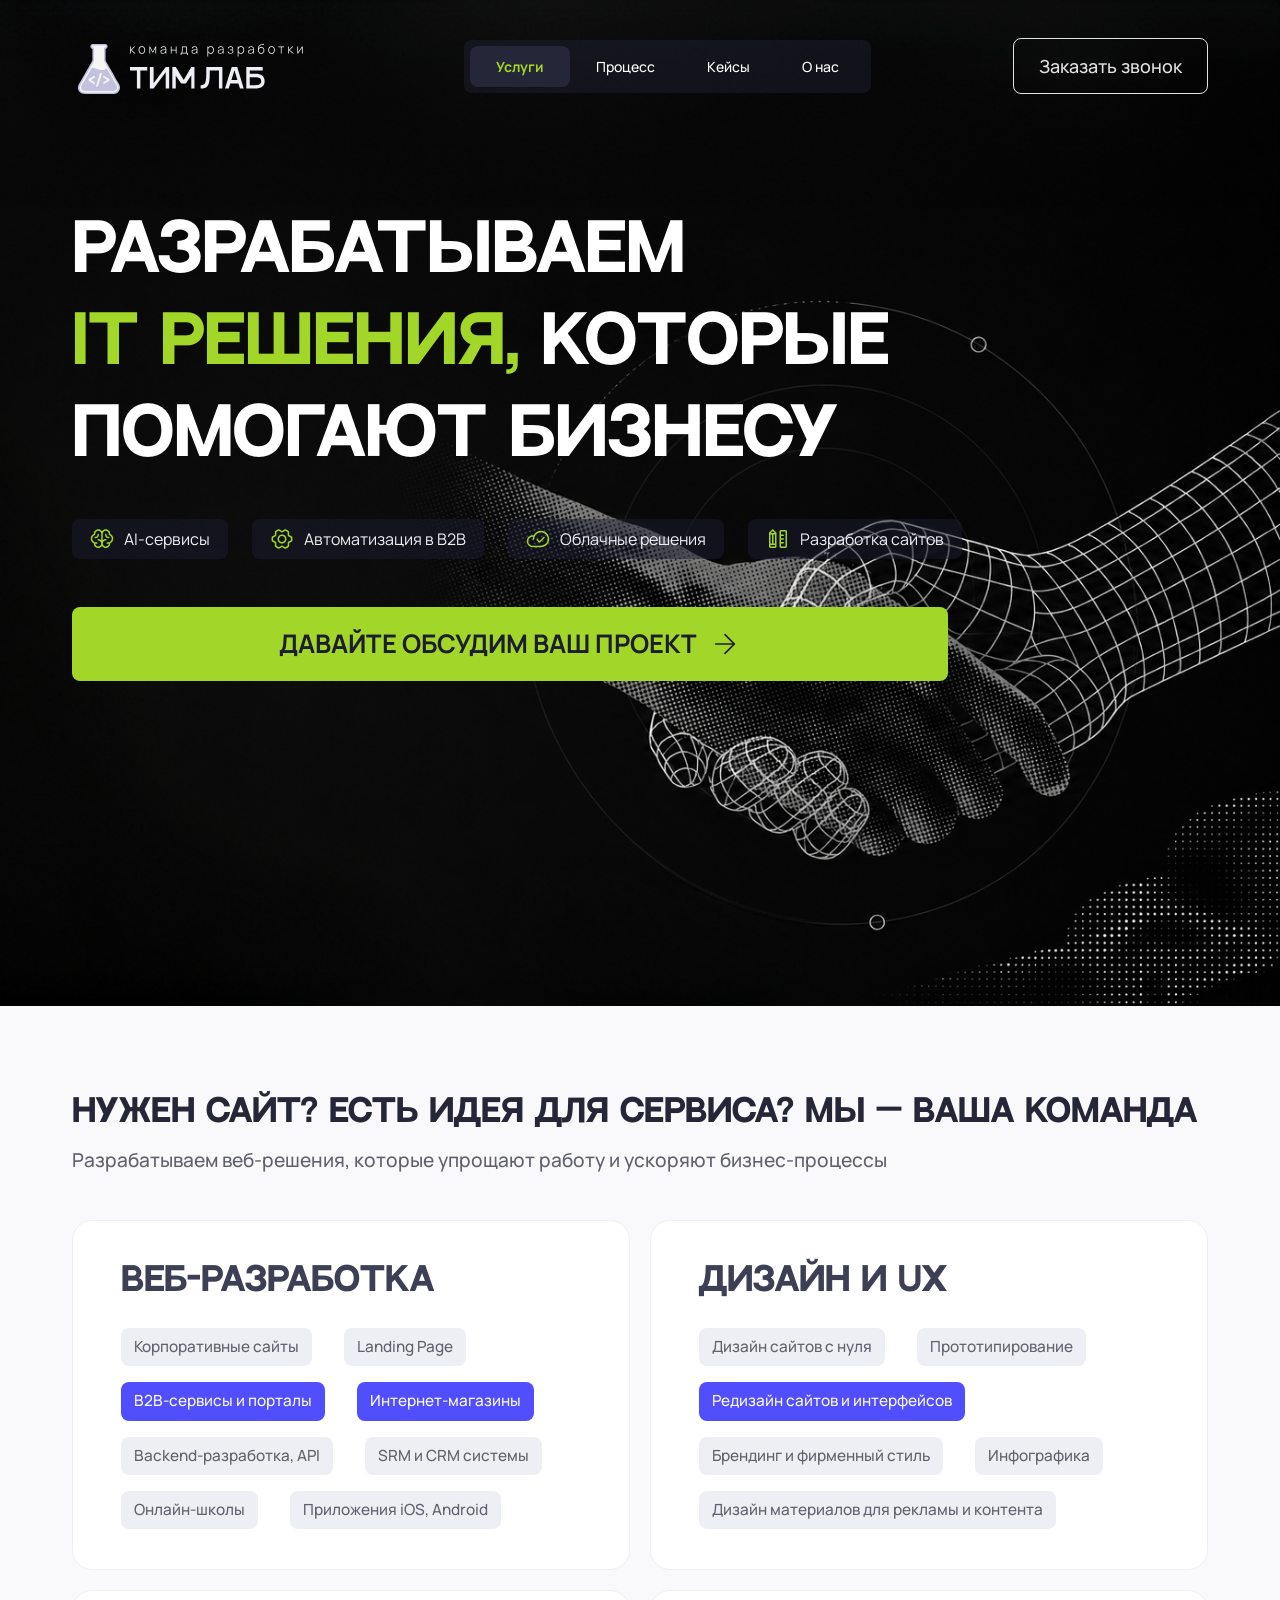
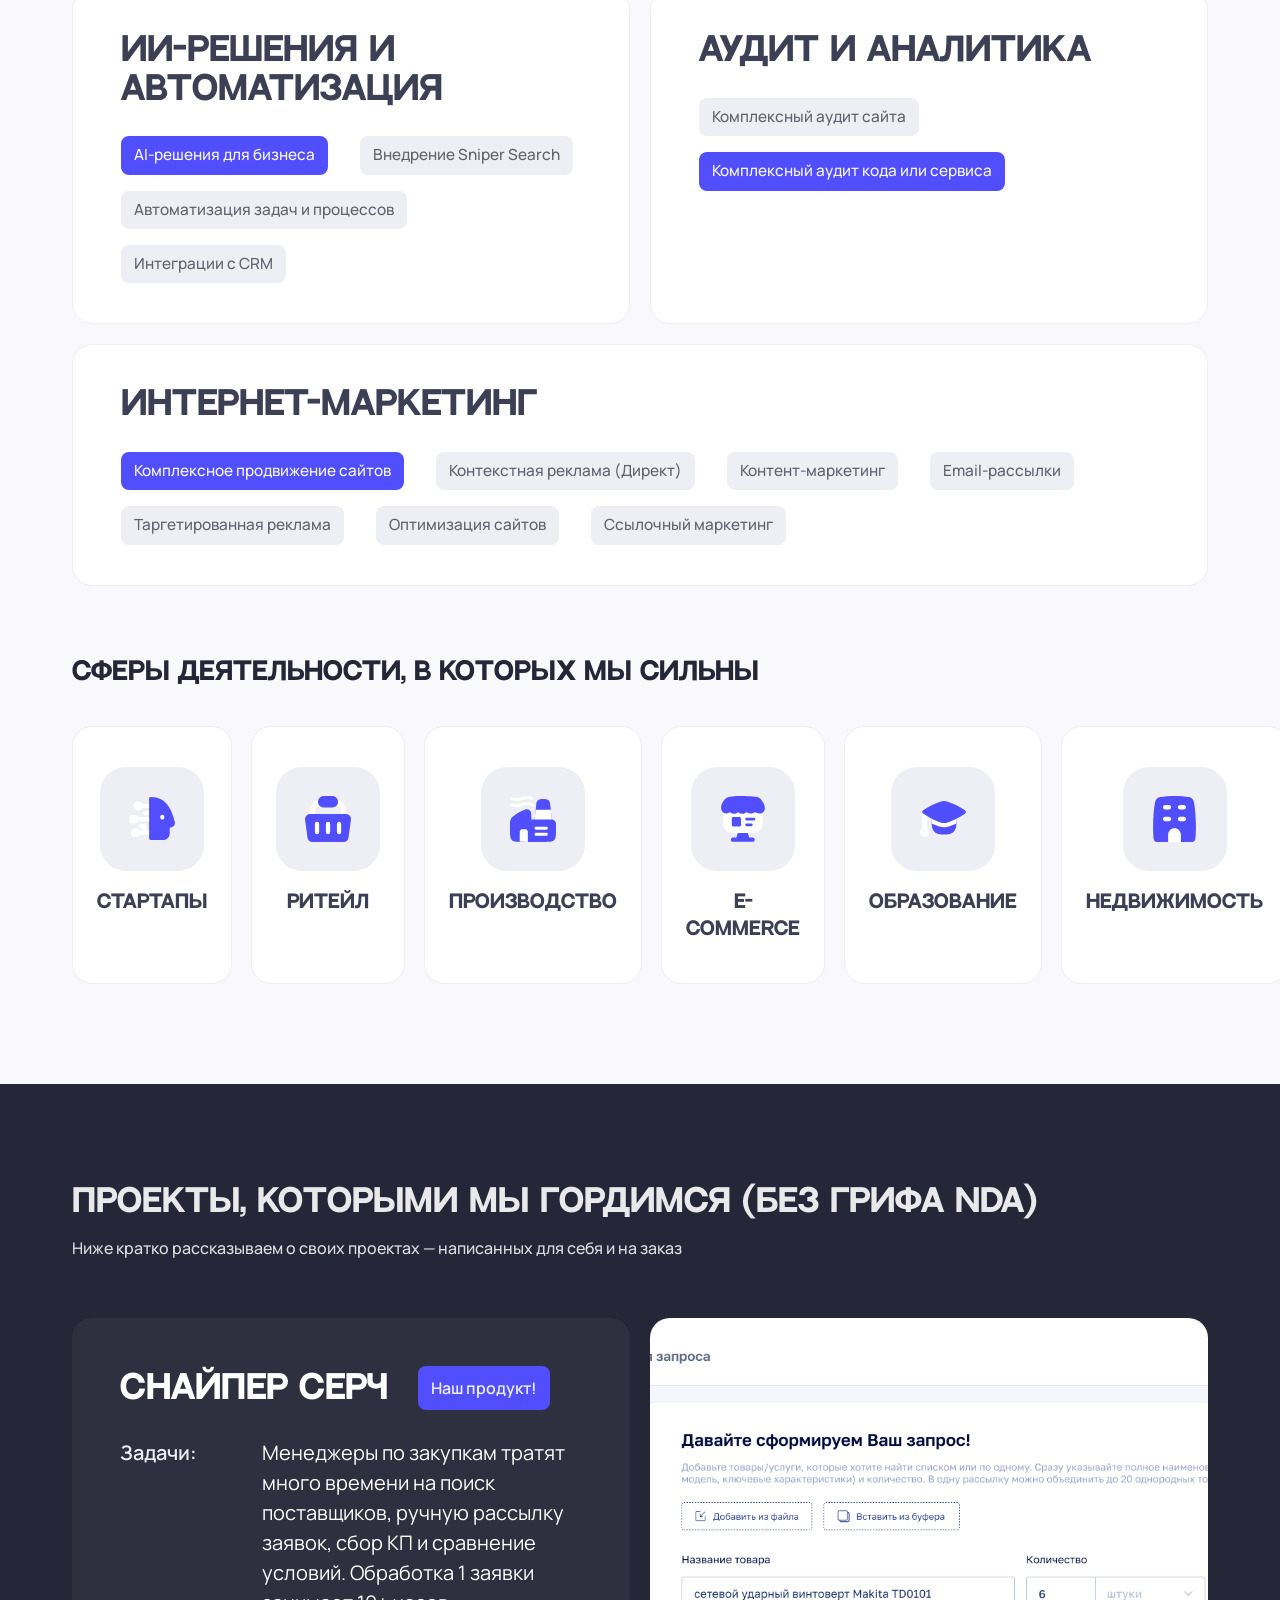
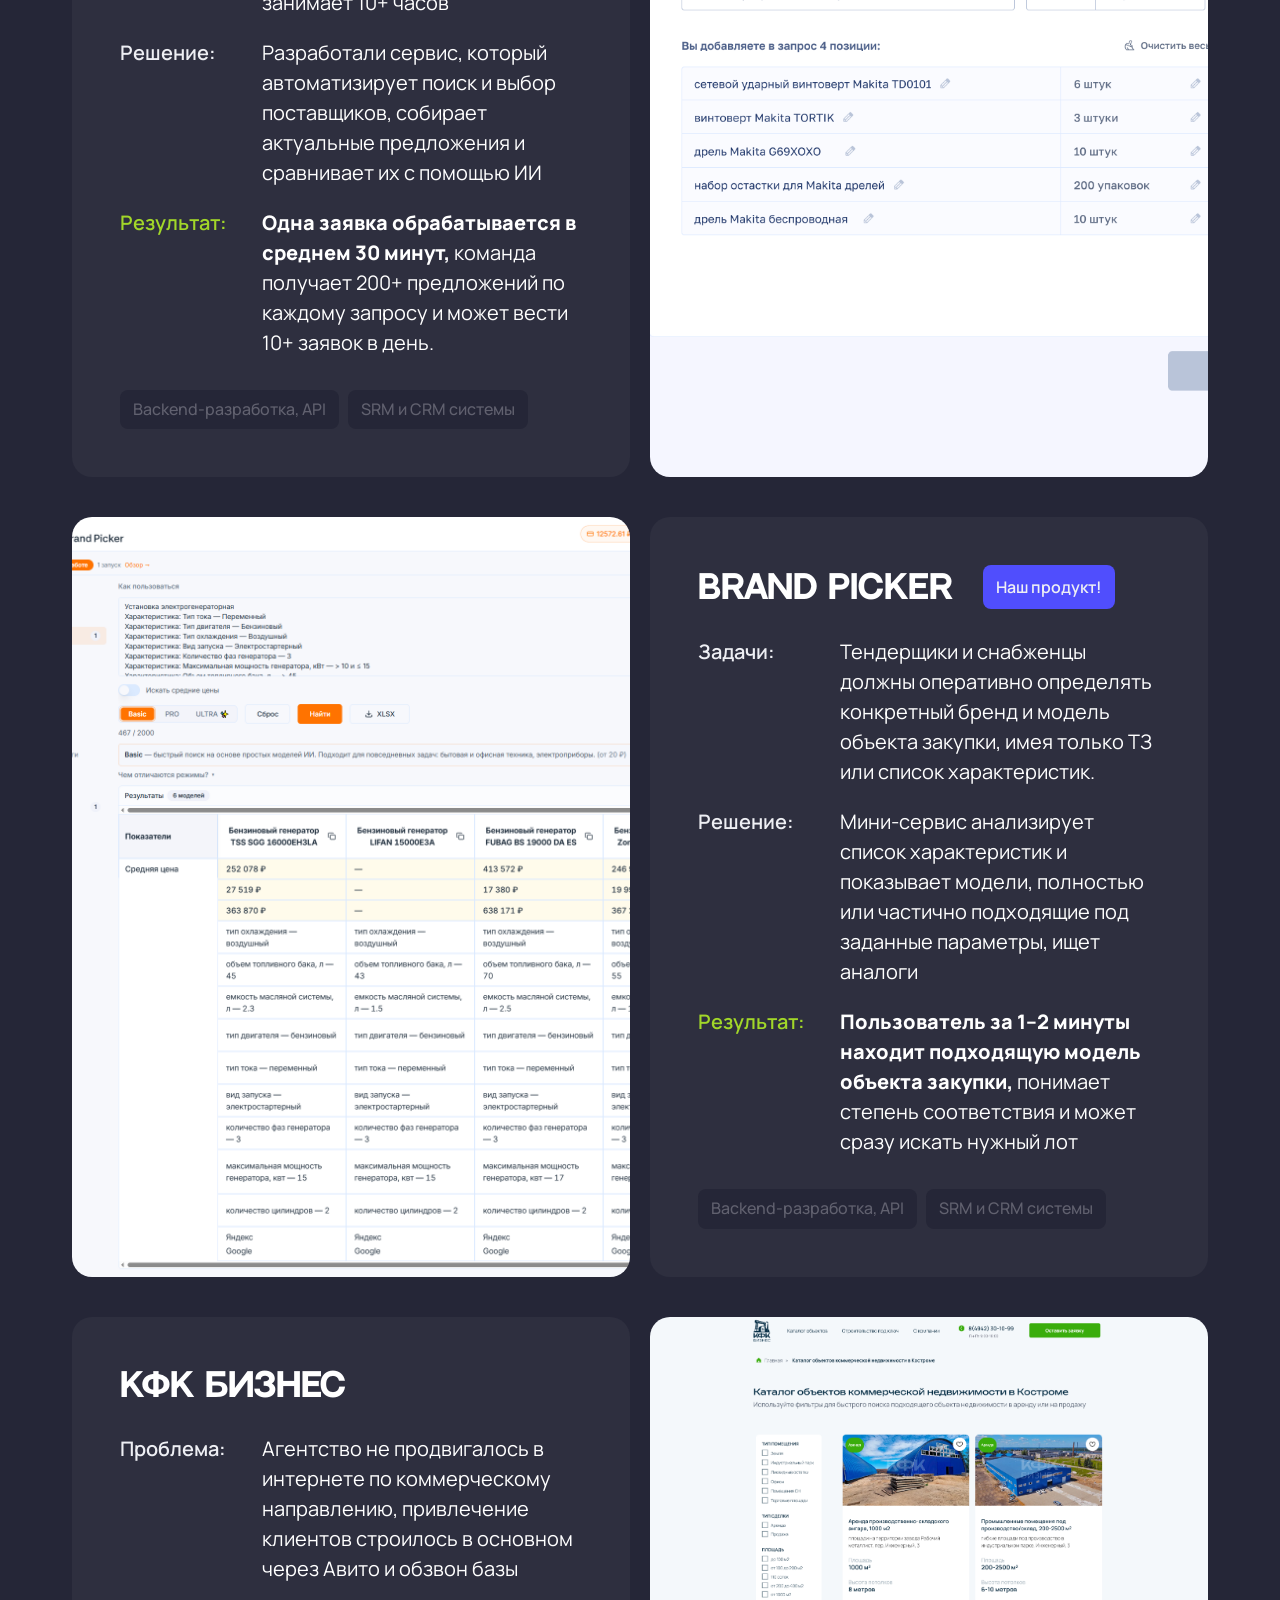
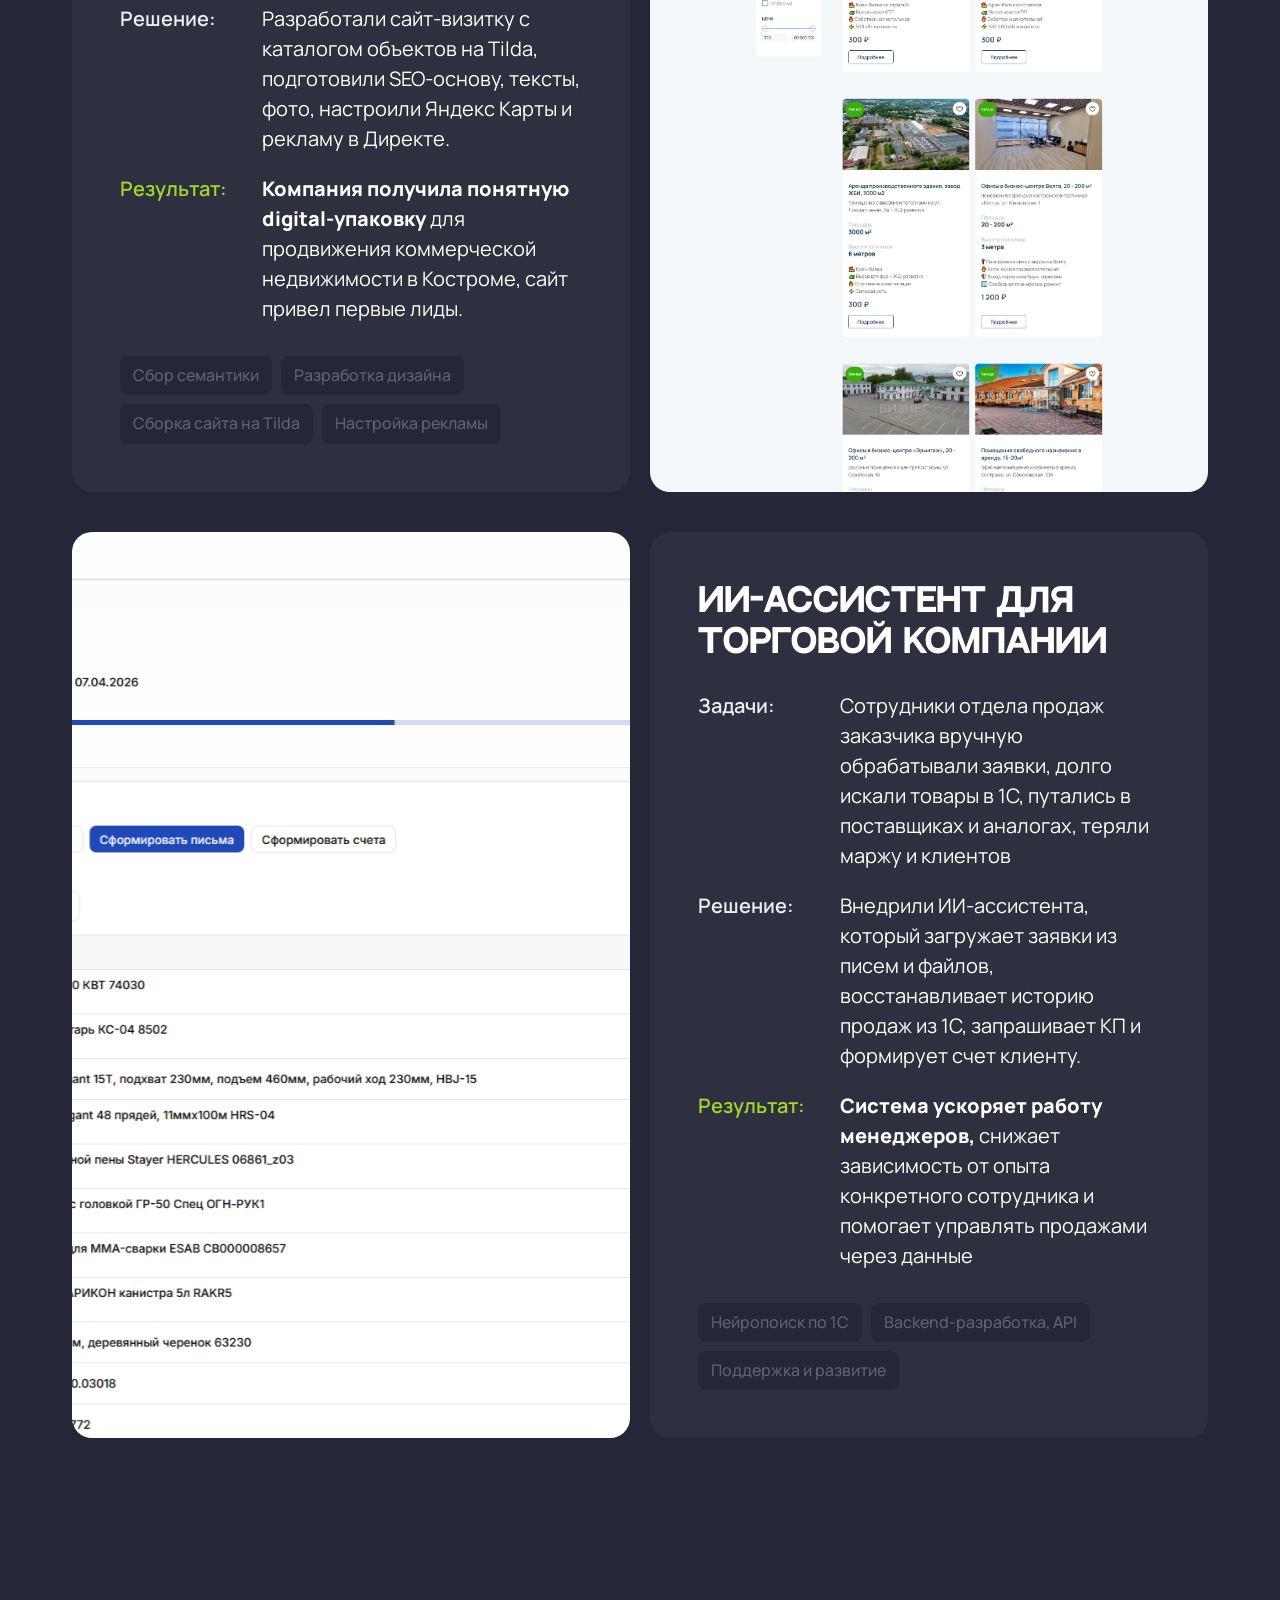
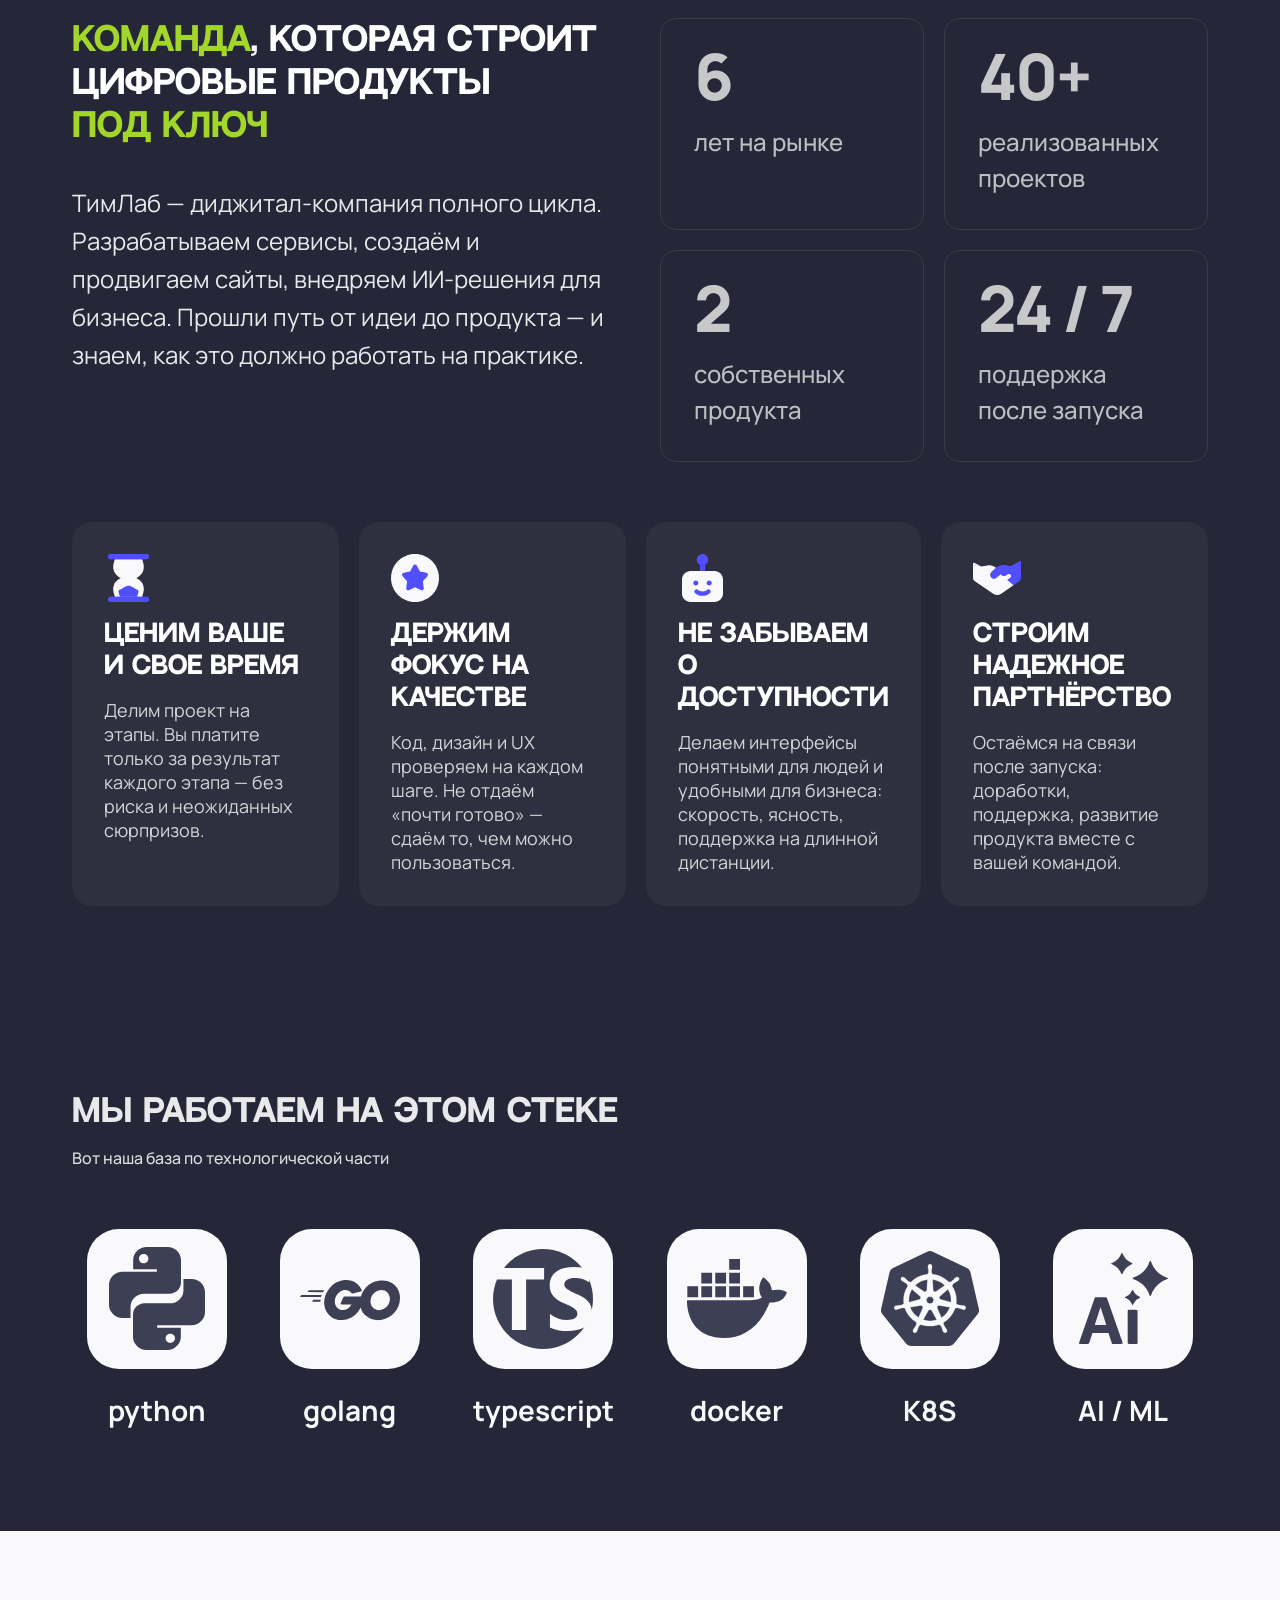
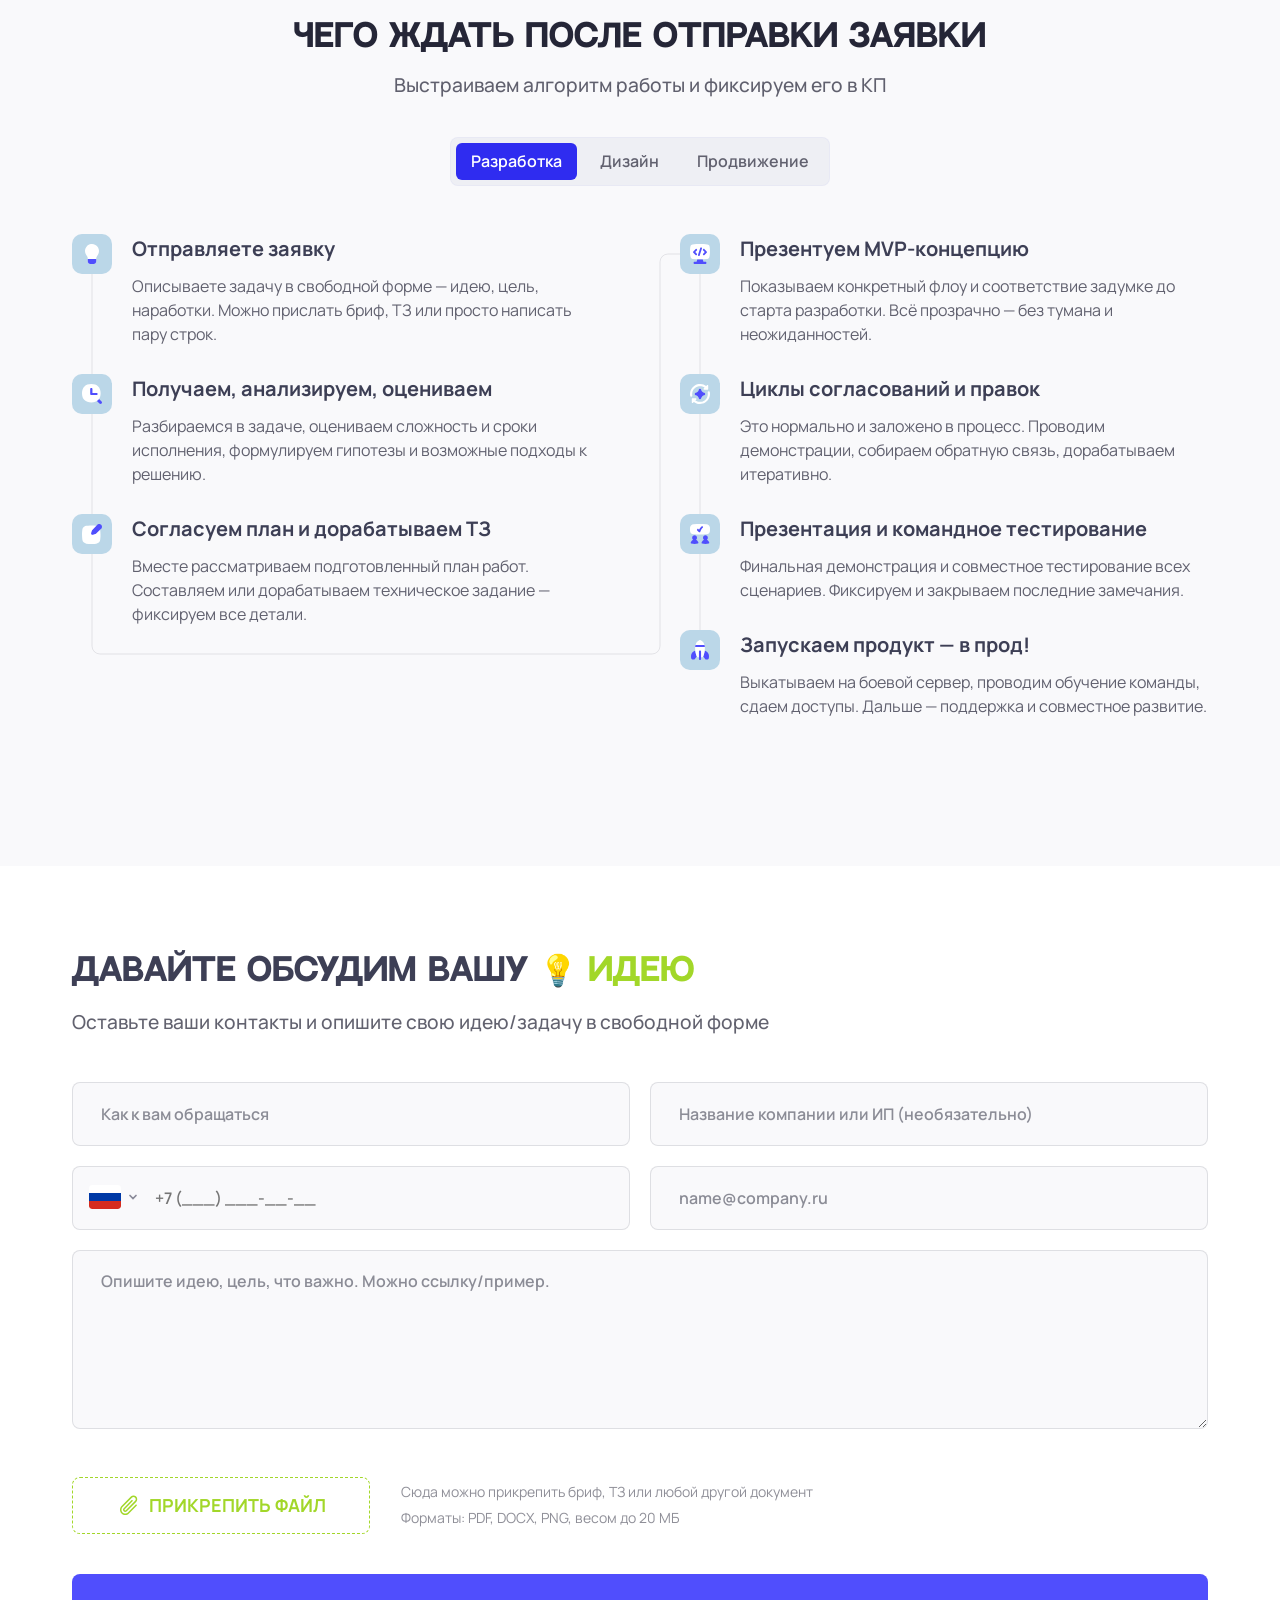
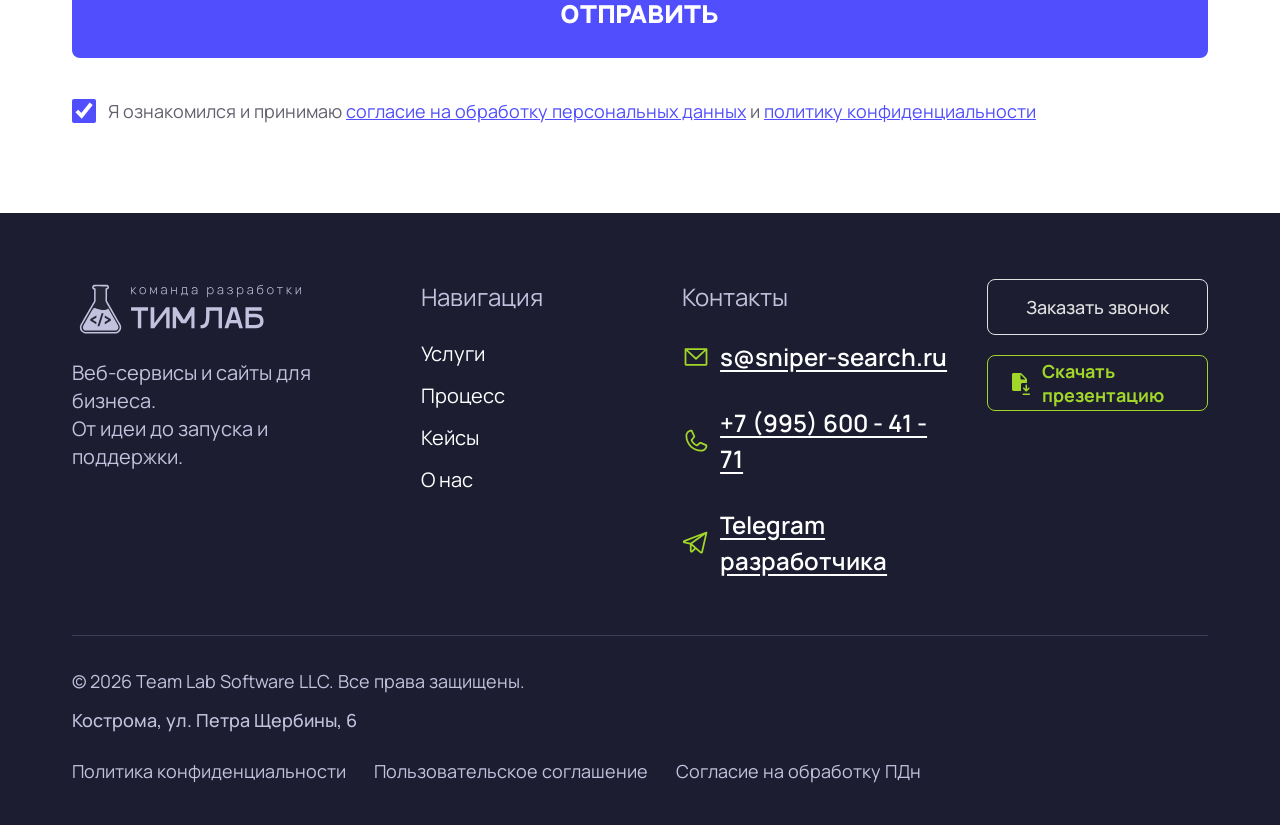
==== index.html @ 313696de "Fix mobile nav stacking so open menu no longer blends into hero. Raise header above hero content, us" ====
<!DOCTYPE html>
<html lang="ru">
  <head>
    <meta charset="UTF-8" />
    <meta name="viewport" content="width=device-width, initial-scale=1.0" />
    <title>ТимЛаб — команда разработки</title>
    <meta
      name="description"
      content="ТимЛаб — диджитал-компания полного цикла. Разрабатываем сервисы, сайты и ИИ-решения для бизнеса."
    />
    <link rel="preconnect" href="https://fonts.googleapis.com" />
    <link rel="preconnect" href="https://fonts.gstatic.com" crossorigin />
    <link
      href="https://fonts.googleapis.com/css2?family=Manrope:wght@400;500;600;700;800&display=swap"
      rel="stylesheet"
    />
    <link
      rel="preload"
      href="assets/fonts/NeutralFaceBold.woff"
      as="font"
      type="font/woff"
      crossorigin
    />
    <link
      rel="preload"
      href="assets/fonts/NeutralFace.woff"
      as="font"
      type="font/woff"
      crossorigin
    />
    <link rel="icon" href="favicon.ico" sizes="any" />
    <link rel="icon" href="assets/favicon.svg" type="image/svg+xml" />
    <link rel="apple-touch-icon" href="assets/apple-touch-icon.png" />
    <link rel="stylesheet" href="css/styles.css?v=20260725-nav" />
    <!-- Yandex.Metrika counter -->
    <script type="text/javascript">
      (function (m, e, t, r, i, k, a) {
        m[i] =
          m[i] ||
          function () {
            (m[i].a = m[i].a || []).push(arguments);
          };
        m[i].l = 1 * new Date();
        for (var j = 0; j < document.scripts.length; j++) {
          if (document.scripts[j].src === r) {
            return;
          }
        }
        (k = e.createElement(t)),
          (a = e.getElementsByTagName(t)[0]),
          (k.async = 1),
          (k.src = r),
          a.parentNode.insertBefore(k, a);
      })(window, document, "script", "https://mc.yandex.ru/metrika/tag.js?id=111011333", "ym");

      ym(111011333, "init", {
        ssr: true,
        webvisor: true,
        clickmap: true,
        ecommerce: "dataLayer",
        referrer: document.referrer,
        url: location.href,
        accurateTrackBounce: true,
        trackLinks: true,
      });
    </script>
    <noscript
      ><div>
        <img
          src="https://mc.yandex.ru/watch/111011333"
          style="position: absolute; left: -9999px"
          alt=""
        /></div
    ></noscript>
    <!-- /Yandex.Metrika counter -->
  </head>
  <body>
    <header class="hero" id="top">
      <img class="hero__bg" src="assets/hero-bg.png?v=3" alt="" width="2127" height="1092" decoding="async" />

      <div class="header">
        <a class="logo" href="#top" aria-label="ТимЛаб">
          <img src="assets/logo.svg" alt="ТимЛаб — команда разработки" />
        </a>

        <nav class="nav" id="nav" aria-label="Основная навигация">
          <a href="#services" class="is-active">Услуги</a>
          <a href="#process">Процесс</a>
          <a href="#cases">Кейсы</a>
          <a href="#about">О нас</a>
        </nav>

        <button class="btn btn--ghost" type="button" data-open-callback>Заказать звонок</button>
        <button
          class="burger"
          id="burger"
          type="button"
          aria-label="Меню"
          aria-expanded="false"
          aria-controls="nav"
        >
          <span></span><span></span><span></span>
        </button>
      </div>

      <div class="hero__content">
        <h1 class="hero__title">
          <span class="hero__title-line">Разрабатываем</span><br />
          <span class="accent">IT решения,</span> которые<br />
          помогают бизнесу
        </h1>

        <div class="hero__chips">
          <div class="chip">
            <img src="assets/icon-brain.svg" alt="" width="24" height="24" />
            <span>AI-сервисы</span>
          </div>
          <div class="chip">
            <img src="assets/icon-gear.svg" alt="" width="24" height="24" />
            <span>Автоматизация в B2B</span>
          </div>
          <div class="chip">
            <img src="assets/icon-cloud.svg" alt="" width="24" height="24" />
            <span>Облачные решения</span>
          </div>
          <div class="chip">
            <img src="assets/icon-pencil.svg" alt="" width="24" height="24" />
            <span>Разработка сайтов</span>
          </div>
        </div>

        <a class="btn btn--lime" href="#contact">
          ДАВАЙТЕ ОБСУДИМ ВАШ ПРОЕКТ
          <img src="assets/icon-arrow.svg" alt="" width="32" height="32" />
        </a>
      </div>
    </header>

    <main>
      <section class="services" id="services">
        <div class="container">
          <h2 class="section-title">
            Нужен сайт? Есть идея для сервиса? Мы — ваша команда
          </h2>
          <p class="section-lead">
            Разрабатываем веб-решения, которые упрощают работу и ускоряют
            бизнес-процессы
          </p>

          <div class="services__grid">
            <article class="service-card">
              <h3>веб-Разработка</h3>
              <div class="tags">
                <span class="tag">Корпоративные сайты</span>
                <span class="tag">Landing Page</span>
                <span class="tag tag--accent">B2B-сервисы и порталы</span>
                <span class="tag tag--accent">Интернет-магазины</span>
                <span class="tag">Backend-разработка, API</span>
                <span class="tag">SRM и CRM системы</span>
                <span class="tag">Онлайн-школы</span>
                <span class="tag">Приложения iOS, Android</span>
              </div>
            </article>

            <article class="service-card">
              <h3>Дизайн и UX</h3>
              <div class="tags">
                <span class="tag">Дизайн сайтов с нуля</span>
                <span class="tag">Прототипирование</span>
                <span class="tag tag--accent">Редизайн сайтов и интерфейсов</span>
                <span class="tag">Брендинг и фирменный стиль</span>
                <span class="tag">Инфографика</span>
                <span class="tag">Дизайн материалов для рекламы и контента</span>
              </div>
            </article>

            <article class="service-card">
              <h3>ИИ-решения и автоматизация</h3>
              <div class="tags">
                <span class="tag tag--accent">AI-решения для бизнеса</span>
                <span class="tag">Внедрение Sniper Search</span>
                <span class="tag">Автоматизация задач и процессов</span>
                <span class="tag">Интеграции с CRM</span>
              </div>
            </article>

            <article class="service-card">
              <h3>Аудит и аналитика</h3>
              <div class="tags">
                <span class="tag">Комплексный аудит сайта</span>
                <span class="tag tag--accent">Комплексный аудит кода или сервиса</span>
              </div>
            </article>

            <article class="service-card service-card--wide">
              <h3>Интернет-маркетинг</h3>
              <div class="tags">
                <span class="tag tag--accent">Комплексное продвижение сайтов</span>
                <span class="tag">Контекстная реклама (Директ)</span>
                <span class="tag">Контент-маркетинг</span>
                <span class="tag">Email-рассылки</span>
                <span class="tag">Таргетированная реклама</span>
                <span class="tag">Оптимизация сайтов</span>
                <span class="tag">Ссылочный маркетинг</span>
              </div>
            </article>
          </div>

          <div class="industries">
            <h2 class="section-title">Сферы деятельности, в которых мы сильны</h2>
            <div class="industries__grid">
              <article class="industry-card">
                <div class="industry-card__icon">
                  <img src="assets/ind-startup.svg" alt="" />
                </div>
                <span>Стартапы</span>
              </article>
              <article class="industry-card">
                <div class="industry-card__icon">
                  <img src="assets/ind-retail.svg" alt="" />
                </div>
                <span>Ритейл</span>
              </article>
              <article class="industry-card">
                <div class="industry-card__icon">
                  <img src="assets/ind-factory.svg" alt="" />
                </div>
                <span>Производство</span>
              </article>
              <article class="industry-card">
                <div class="industry-card__icon">
                  <img src="assets/ind-ecommerce.svg" alt="" />
                </div>
                <span>Е-commerce</span>
              </article>
              <article class="industry-card">
                <div class="industry-card__icon">
                  <img src="assets/ind-edu.svg" alt="" />
                </div>
                <span>Образование</span>
              </article>
              <article class="industry-card">
                <div class="industry-card__icon">
                  <img src="assets/ind-realty.svg" alt="" />
                </div>
                <span>Недвижимость</span>
              </article>
            </div>
          </div>
        </div>
      </section>

      <section class="projects" id="cases">
        <div class="container">
          <h2 class="section-title section-title--light">
            проекты, которыми мы гордимся (без грифа NDA)
          </h2>
          <p class="section-lead section-lead--light">
            Ниже кратко рассказываем о своих проектах — написанных для себя и на
            заказ
          </p>

          <article class="project">
            <div class="project__card">
              <div class="project__head">
                <h3>Снайпер серч</h3>
                <span class="badge">Наш продукт!</span>
              </div>
              <dl class="project__rows">
                <div class="project__row">
                  <dt>Задачи:</dt>
                  <dd>
                    Менеджеры по закупкам тратят много времени на поиск
                    поставщиков, ручную рассылку заявок, сбор КП и сравнение
                    условий. Обработка 1 заявки занимает 10+ часов
                  </dd>
                </div>
                <div class="project__row">
                  <dt>Решение:</dt>
                  <dd>
                    Разработали сервис, который автоматизирует поиск и выбор
                    поставщиков, собирает актуальные предложения и сравнивает
                    их с помощью ИИ
                  </dd>
                </div>
                <div class="project__row">
                  <dt class="result">Результат:</dt>
                  <dd>
                    <strong>Одна заявка обрабатывается в среднем 30 минут,</strong>
                    команда получает 200+ предложений по каждому запросу и может
                    вести 10+ заявок в день.
                  </dd>
                </div>
              </dl>
              <div class="project__tags">
                <span class="tag">Backend-разработка, API</span>
                <span class="tag">SRM и CRM системы</span>
              </div>
            </div>
            <div class="project__media">
              <img src="assets/project-sniper.png" alt="Интерфейс Sniper Search" />
            </div>
          </article>

          <article class="project project--reverse">
            <div class="project__card">
              <div class="project__head">
                <h3>Brand picker</h3>
                <span class="badge">Наш продукт!</span>
              </div>
              <dl class="project__rows">
                <div class="project__row">
                  <dt>Задачи:</dt>
                  <dd>
                    Тендерщики и снабженцы должны оперативно определять
                    конкретный бренд и модель объекта закупки, имея только ТЗ
                    или список характеристик.
                  </dd>
                </div>
                <div class="project__row">
                  <dt>Решение:</dt>
                  <dd>
                    Мини-сервис анализирует список характеристик и показывает
                    модели, полностью или частично подходящие под заданные
                    параметры, ищет аналоги
                  </dd>
                </div>
                <div class="project__row">
                  <dt class="result">Результат:</dt>
                  <dd>
                    <strong
                      >Пользователь за 1–2 минуты находит подходящую модель
                      объекта закупки,</strong
                    >
                    понимает степень соответствия и может сразу искать нужный
                    лот
                  </dd>
                </div>
              </dl>
              <div class="project__tags">
                <span class="tag">Backend-разработка, API</span>
                <span class="tag">SRM и CRM системы</span>
              </div>
            </div>
            <div class="project__media">
              <img src="assets/project-brand.png" alt="Интерфейс Brand Picker" />
            </div>
          </article>

          <article class="project">
            <div class="project__card">
              <div class="project__head">
                <h3>КФк бизнес</h3>
              </div>
              <dl class="project__rows">
                <div class="project__row">
                  <dt>Проблема:</dt>
                  <dd>
                    Агентство не продвигалось в интернете по коммерческому
                    направлению, привлечение клиентов строилось в основном через
                    Авито и обзвон базы
                  </dd>
                </div>
                <div class="project__row">
                  <dt>Решение:</dt>
                  <dd>
                    Разработали сайт-визитку с каталогом объектов на Tilda,
                    подготовили SEO-основу, тексты, фото, настроили Яндекс Карты
                    и рекламу в Директе.
                  </dd>
                </div>
                <div class="project__row">
                  <dt class="result">Результат:</dt>
                  <dd>
                    <strong>Компания получила понятную digital-упаковку</strong>
                    для продвижения коммерческой недвижимости в Костроме, сайт
                    привел первые лиды.
                  </dd>
                </div>
              </dl>
              <div class="project__tags">
                <span class="tag">Сбор семантики</span>
                <span class="tag">Разработка дизайна</span>
                <span class="tag">Сборка сайта на Tilda</span>
                <span class="tag">Настройка рекламы</span>
              </div>
            </div>
            <div class="project__media">
              <img src="assets/project-kfk.png" alt="Сайт КФк бизнес" />
            </div>
          </article>

          <article class="project project--reverse">
            <div class="project__card">
              <div class="project__head">
                <h3>ИИ-ассистент для торговой компании</h3>
              </div>
              <dl class="project__rows">
                <div class="project__row">
                  <dt>Задачи:</dt>
                  <dd>
                    Сотрудники отдела продаж заказчика вручную обрабатывали
                    заявки, долго искали товары в 1С, путались в поставщиках и
                    аналогах, теряли маржу и клиентов
                  </dd>
                </div>
                <div class="project__row">
                  <dt>Решение:</dt>
                  <dd>
                    Внедрили ИИ-ассистента, который загружает заявки из писем и
                    файлов, восстанавливает историю продаж из 1С, запрашивает КП
                    и формирует счет клиенту.
                  </dd>
                </div>
                <div class="project__row">
                  <dt class="result">Результат:</dt>
                  <dd>
                    <strong>Система ускоряет работу менеджеров,</strong>
                    снижает зависимость от опыта конкретного сотрудника и
                    помогает управлять продажами через данные
                  </dd>
                </div>
              </dl>
              <div class="project__tags">
                <span class="tag">Нейропоиск по 1С</span>
                <span class="tag">Backend-разработка, API</span>
                <span class="tag">Поддержка и развитие</span>
              </div>
            </div>
            <div class="project__media">
              <img
                src="assets/project-ai.svg"
                alt="Интерфейс ИИ-ассистента"
              />
            </div>
          </article>
        </div>
      </section>

      <section class="about" id="about">
        <div class="container">
          <div class="about__top">
            <div>
              <h2 class="about__title">
                <span class="accent">Команда</span>, которая строит цифровые
                продукты<br />
                <span class="accent">под ключ</span>
              </h2>
              <p class="about__text">
                ТимЛаб — диджитал-компания полного цикла. Разрабатываем сервисы,
                создаём и продвигаем сайты, внедряем ИИ-решения для бизнеса.
                Прошли путь от идеи до продукта — и знаем, как это должно
                работать на практике.
              </p>
            </div>
            <div class="stats">
              <div class="stat">
                <div class="stat__value">6</div>
                <div class="stat__label">лет на рынке</div>
              </div>
              <div class="stat">
                <div class="stat__value">40+</div>
                <div class="stat__label">реализованных проектов</div>
              </div>
              <div class="stat">
                <div class="stat__value">2</div>
                <div class="stat__label">собственных продукта</div>
              </div>
              <div class="stat">
                <div class="stat__value">24 / 7</div>
                <div class="stat__label">поддержка после запуска</div>
              </div>
            </div>
          </div>

          <div class="values">
            <article class="value-card">
              <img src="assets/about-hourglass.svg" alt="" width="48" height="48" />
              <h3>Ценим ваше и свое время</h3>
              <p>
                Делим проект на этапы. Вы платите только за результат каждого
                этапа — без риска и неожиданных сюрпризов.
              </p>
            </article>
            <article class="value-card">
              <img src="assets/about-star.svg" alt="" width="48" height="48" />
              <h3>держим фокус на качестве</h3>
              <p>
                Код, дизайн и UX проверяем на каждом шаге. Не отдаём «почти
                готово» — сдаём то, чем можно пользоваться.
              </p>
            </article>
            <article class="value-card">
              <img src="assets/about-cyborg.svg" alt="" width="48" height="48" />
              <h3>не забываем о доступности</h3>
              <p>
                Делаем интерфейсы понятными для людей и удобными для бизнеса:
                скорость, ясность, поддержка на длинной дистанции.
              </p>
            </article>
            <article class="value-card">
              <img
                src="assets/about-handshake.svg"
                alt=""
                width="48"
                height="48"
              />
              <h3>строим надежное партнёрство</h3>
              <p>
                Остаёмся на связи после запуска: доработки, поддержка, развитие
                продукта вместе с вашей командой.
              </p>
            </article>
          </div>
        </div>
      </section>

      <section class="stack" id="stack">
        <div class="container">
          <h2 class="section-title section-title--light">
            мы работаем на этом стеке
          </h2>
          <p class="section-lead section-lead--light">
            Вот наша база по технологической части
          </p>

          <div class="stack__list">
            <div class="stack-item">
              <div class="stack-item__icon stack-item__icon--python">
                <img class="stack-mark--tint" src="assets/stack-python-1.svg" alt="" />
                <img class="stack-mark--tint" src="assets/stack-python-2.svg" alt="" />
              </div>
              <span>python</span>
            </div>
            <div class="stack-item">
              <div class="stack-item__icon">
                <img class="stack-mark--tint" src="assets/stack-go.svg" alt="Golang" />
              </div>
              <span>golang</span>
            </div>
            <div class="stack-item">
              <div class="stack-item__icon stack-item__icon--ts">
                <img class="stack-mark--tint" src="assets/stack-ts.svg" alt="" aria-hidden="true" />
                <img class="stack-mark--light" src="assets/stack-ts-mark.svg" alt="TypeScript" />
              </div>
              <span>typescript</span>
            </div>
            <div class="stack-item">
              <div class="stack-item__icon">
                <img class="stack-mark--tint" src="assets/stack-docker.svg" alt="Docker" />
              </div>
              <span>docker</span>
            </div>
            <div class="stack-item">
              <div class="stack-item__icon stack-item__icon--k8s">
                <img class="stack-mark--tint" src="assets/stack-k8s-1.svg" alt="" />
                <img class="stack-mark--light" src="assets/stack-k8s-2.svg" alt="Kubernetes" />
              </div>
              <span>K8S</span>
            </div>
            <div class="stack-item">
              <div class="stack-item__icon stack-item__icon--ai">
                <img
                  class="stack-mark--default"
                  src="assets/stack-ai.svg"
                  alt="AI / ML"
                />
                <img
                  class="stack-mark--hover"
                  src="assets/stack-ai-hover.svg"
                  alt=""
                  aria-hidden="true"
                />
              </div>
              <span>AI / ML</span>
            </div>
          </div>
        </div>
      </section>

      <section class="process" id="process">
        <div class="container">
          <div class="process__head">
            <h2 class="section-title">чего ждать после отправки заявки</h2>
            <p class="section-lead" style="margin-bottom: 0; margin-inline: auto">
              Выстраиваем алгоритм работы и фиксируем его в КП
            </p>
            <div class="process-tabs-wrap">
              <div
                class="process-tabs"
                id="process-tabs"
                role="tablist"
                aria-label="Тип услуги"
              >
                <button
                  type="button"
                  class="process-tabs__btn is-active"
                  role="tab"
                  aria-selected="true"
                  data-process-tab="dev"
                >
                  Разработка
                </button>
                <button
                  type="button"
                  class="process-tabs__btn"
                  role="tab"
                  aria-selected="false"
                  data-process-tab="design"
                >
                  Дизайн
                </button>
                <button
                  type="button"
                  class="process-tabs__btn"
                  role="tab"
                  aria-selected="false"
                  data-process-tab="promo"
                >
                  Продвижение
                </button>
              </div>
              <div
                class="process-tabs__hint"
                id="process-tabs-hint"
                aria-hidden="true"
              >
                <svg
                  class="process-tabs__hint-hand"
                  viewBox="0 0 48 48"
                  fill="none"
                  xmlns="http://www.w3.org/2000/svg"
                >
                  <path
                    d="M30.5 10.5c0-1.38-1.12-2.5-2.5-2.5s-2.5 1.12-2.5 2.5v11.2l-3.05-5.28a2.75 2.75 0 0 0-4.85 2.55l1.9 7.53-2.62-1.75a2.4 2.4 0 0 0-3.35.72 2.4 2.4 0 0 0 .55 3.25l7.9 5.95c.9.68 2 1.05 3.13 1.05H32.5a5 5 0 0 0 5-5V20.5c0-1.38-1.12-2.5-2.5-2.5s-2.5 1.12-2.5 2.5V10.5Z"
                    fill="#1C1D31"
                    fill-opacity="0.72"
                  />
                  <path
                    d="M8 22h6M6 27h6"
                    stroke="#2F2CF0"
                    stroke-width="2"
                    stroke-linecap="round"
                  />
                </svg>
              </div>
            </div>
          </div>

          <div class="process__grid" id="process-grid"></div>
        </div>
      </section>

      <section class="contact" id="contact">
        <div class="container">
          <h2 class="contact__title">
            давайте обсудим вашу 💡 <span class="accent">идею</span>
          </h2>
          <p class="section-lead">
            Оставьте ваши контакты и опишите свою идею/задачу в свободной форме
          </p>

          <form
            class="form"
            id="contact-form"
            action="send.php"
            method="post"
            enctype="multipart/form-data"
          >
            <div>
              <div class="form__row" style="margin-bottom: 20px">
                <label class="visually-hidden" for="name">Как к вам обращаться</label>
                <input
                  class="field"
                  id="name"
                  name="name"
                  type="text"
                  placeholder="Как к вам обращаться"
                  autocomplete="name"
                  required
                />
                <label class="visually-hidden" for="company"
                  >Название компании или ИП</label
                >
                <input
                  class="field"
                  id="company"
                  name="company"
                  type="text"
                  placeholder="Название компании или ИП (необязательно)"
                  autocomplete="organization"
                />
              </div>
              <div class="form__row" style="margin-bottom: 20px">
                <label class="visually-hidden" for="phone">Телефон</label>
                <div class="field field--phone" id="contact-phone" data-phone-root>
                  <div class="phone-country">
                    <button
                      type="button"
                      class="phone-country__toggle"
                      data-country-toggle
                      aria-label="Выбрать страну"
                      aria-haspopup="listbox"
                    >
                      <img data-phone-flag src="assets/flag-ru.svg" alt="Россия" width="32" height="24" />
                      <img class="phone-country__chevron" src="assets/icon-chevron.svg" alt="" width="12" height="12" />
                    </button>
                    <div
                      class="phone-country__menu"
                      id="contact-country-menu"
                      role="listbox"
                      hidden
                    ></div>
                  </div>
                  <input
                    id="phone"
                    name="phone"
                    type="tel"
                    placeholder="+7 (___) ___-__-__"
                    autocomplete="tel"
                    inputmode="tel"
                    required
                  />
                </div>
                <label class="visually-hidden" for="email">Email</label>
                <input
                  class="field"
                  id="email"
                  name="email"
                  type="email"
                  placeholder="name@company.ru"
                  autocomplete="email"
                  required
                />
              </div>
              <label class="visually-hidden" for="message">Описание идеи</label>
              <textarea
                class="field field--area"
                id="message"
                name="message"
                placeholder="Опишите идею, цель, что важно. Можно ссылку/пример."
                required
              ></textarea>
            </div>

            <div class="form__attach" id="attach-root" data-state="idle"></div>

            <button class="btn btn--purple" type="submit">Отправить</button>
            <p class="form__status" id="form-status" role="status" aria-live="polite"></p>

            <label class="form__consent">
              <input type="checkbox" name="privacy" value="1" required checked />
              <span
                >Я ознакомился и принимаю
                <a href="personal-data.html">согласие на обработку персональных данных</a>
                и
                <a href="privacy.html">политику конфиденциальности</a></span
              >
            </label>
          </form>
        </div>
      </section>
    </main>

    <footer class="footer">
      <div class="container">
        <div class="footer__grid">
          <div class="footer__brand">
            <a class="logo" href="#top" aria-label="ТимЛаб">
              <img src="assets/logo-footer.svg" alt="ТимЛаб" />
            </a>
            <p>
              Веб-сервисы и сайты для бизнеса.<br />
              От идеи до запуска и поддержки.
            </p>
          </div>

          <div>
            <h4>Навигация</h4>
            <nav class="footer__nav" aria-label="Навигация в подвале">
              <a href="#services">Услуги</a>
              <a href="#process">Процесс</a>
              <a href="#cases">Кейсы</a>
              <a href="#about">О нас</a>
            </nav>
          </div>

          <div>
            <h4>Контакты</h4>
            <div class="footer__contacts">
              <a href="mailto:s@sniper-search.ru">
                <img src="assets/icon-mail.svg" alt="" width="28" height="28" />
                s@sniper-search.ru
              </a>
              <a href="tel:+79956004171">
                <img src="assets/icon-phone.svg" alt="" width="28" height="28" />
                +7 (995) 600 - 41 - 71
              </a>
              <a
                href="https://t.me/SniperSearchSupport"
                target="_blank"
                rel="noopener noreferrer"
              >
                <img src="assets/icon-tg.svg" alt="" width="28" height="28" />
                Telegram разработчика
              </a>
            </div>
          </div>

          <div class="footer__actions">
            <button class="btn btn--ghost" type="button" data-open-callback>Заказать звонок</button>
            <a class="btn btn--lime-outline" href="presentation.html">
              <img src="assets/icon-file.svg" alt="" width="24" height="24" />
              Скачать презентацию
            </a>
          </div>
        </div>

        <div class="footer__bottom">
          <div class="footer__legal">
            <p>© 2026 Team Lab Software LLC. Все права защищены.</p>
            <p class="footer__address">Кострома, ул. Петра Щербины, 6</p>
          </div>
          <div class="footer__legal-links">
            <a href="privacy.html">Политика конфиденциальности</a>
            <a href="user-agreement.html">Пользовательское соглашение</a>
            <a href="personal-data.html">Согласие на обработку ПДн</a>
          </div>
        </div>
      </div>
    </footer>

    <div
      class="modal"
      id="callback-modal"
      role="dialog"
      aria-modal="true"
      aria-labelledby="callback-title"
      hidden
    >
      <div class="modal__card">
        <form class="modal__form" id="callback-form" action="send.php" method="post">
          <input type="hidden" name="form_type" value="callback" />
          <input type="hidden" name="privacy" value="1" />
          <div class="modal__header">
            <div>
              <h2 class="modal__title" id="callback-title">Заказать обратный звонок</h2>
              <p class="modal__subtitle">Оставьте свои данные, и мы перезвоним вам</p>
            </div>
            <button type="button" class="modal__close" data-close-callback aria-label="Закрыть">
              <img src="assets/icon-modal-close.svg" alt="" width="24" height="24" />
            </button>
          </div>

          <div class="modal-field" id="callback-field-name">
            <label class="modal-field__label" for="callback-name">Ваше имя</label>
            <input
              class="modal-field__input"
              id="callback-name"
              name="name"
              type="text"
              placeholder="Введите имя"
              autocomplete="name"
            />
            <p class="modal-field__error" aria-live="polite"></p>
          </div>

          <div class="modal-field" id="callback-field-phone">
            <label class="modal-field__label" for="callback-phone-input">Номер телефона</label>
            <div class="modal-field__phone" id="callback-phone" data-phone-root>
              <div class="phone-country">
                <button
                  type="button"
                  class="phone-country__toggle"
                  data-country-toggle
                  aria-label="Выбрать страну"
                  aria-haspopup="listbox"
                >
                  <img data-phone-flag src="assets/flag-ru.svg" alt="Россия" width="24" height="18" />
                  <img class="phone-country__chevron" src="assets/icon-chevron.svg" alt="" width="12" height="12" />
                </button>
                <div
                  class="phone-country__menu phone-country__menu--up"
                  id="callback-country-menu"
                  role="listbox"
                  hidden
                ></div>
              </div>
              <input
                class="modal-field__input modal-field__input--bare"
                id="callback-phone-input"
                name="phone"
                type="tel"
                placeholder="+7 (___) ___-__-__"
                autocomplete="tel"
                inputmode="tel"
              />
            </div>
            <p class="modal-field__error" aria-live="polite"></p>
          </div>

          <div class="modal-field" id="callback-field-time">
            <span class="modal-field__label" id="callback-time-label">Удобное время для звонка</span>
            <div class="modal-select">
              <button
                type="button"
                class="modal-field__input modal-select__trigger"
                id="callback-time-trigger"
                aria-haspopup="listbox"
                aria-expanded="false"
                aria-labelledby="callback-time-label"
              >
                <span id="callback-time-value">Выберите время</span>
                <img src="assets/icon-chevron.svg" alt="" width="14" height="14" />
              </button>
              <div class="modal-select__menu" id="callback-time-menu" role="listbox" hidden></div>
              <input type="hidden" name="call_time" id="callback-time" value="" />
            </div>
            <p class="modal-field__error" aria-live="polite"></p>
          </div>

          <button class="btn btn--modal-lime" type="submit">Отправить заявку</button>
          <p class="modal__legal">
            Нажимая кнопку, вы соглашаетесь с
            <a href="privacy.html">политикой конфиденциальности</a>
            и
            <a href="user-agreement.html">пользовательским соглашением</a>
          </p>
        </form>

        <div class="modal__success" id="callback-success" hidden>
          <div class="modal__success-top">
            <button type="button" class="modal__close" data-close-callback aria-label="Закрыть">
              <img src="assets/icon-modal-close.svg" alt="" width="24" height="24" />
            </button>
          </div>
          <div class="modal__success-body">
            <div class="modal__success-badge">
              <img src="assets/icon-check.svg" alt="" width="28" height="28" />
            </div>
            <h2 class="modal__success-title">Заявка отправлена!</h2>
            <p class="modal__success-text">
              Мы перезвоним вам в выбранное время. Спасибо за обращение!
            </p>
          </div>
          <button class="btn btn--modal-outline" type="button" id="callback-success-close">
            Закрыть
          </button>
        </div>
      </div>
    </div>

    <button
      class="scroll-top"
      type="button"
      id="scroll-top"
      aria-label="Наверх"
      aria-hidden="true"
      tabindex="-1"
    >
      <svg width="20" height="20" viewBox="0 0 20 20" fill="none" aria-hidden="true">
        <path
          d="M10 4.5L10 15.5M10 4.5L5.5 9M10 4.5L14.5 9"
          stroke="currentColor"
          stroke-width="1.8"
          stroke-linecap="round"
          stroke-linejoin="round"
        />
      </svg>
    </button>

    <script src="js/main.js?v=20260725-nav"></script>
  </body>
</html>
---- css/styles.css ----
@font-face {
  font-family: "Neutral Face";
  src: url("../assets/fonts/NeutralFace.woff") format("woff");
  font-weight: 400;
  font-style: normal;
  font-display: swap;
}

@font-face {
  font-family: "Neutral Face";
  src: url("../assets/fonts/NeutralFaceBold.woff") format("woff");
  font-weight: 700;
  font-style: normal;
  font-display: swap;
}

:root {
  --primary-dark: #1c1d31;
  --bg: #252637;
  --surface: #2e2f3f;
  --lime: #a2d729;
  --electric: #2f2cf0;
  --purple: #504efd;
  --deep-blue: #2e2cac;
  --snow: #f9f9fb;
  --white: #fefefe;
  --light-grey: #eeeff4;
  --muted: #c3c2de;
  --silver: #c8c8ca;
  --dark-grey: #61616f;
  --near-black: #1f2032;
  --graphite: #3d3f55;
  --placeholder: #8b8c96;
  --border: #e2e2e2;
  --lavender: #bbd7e8;
  --container: 1776px;
  --pad: 72px;
  /* Макет: Neutral Face. */
  --font-display: "Neutral Face", sans-serif;
  /* Макет: Vela Sans GX (форк Manrope). Гайд: Manrope. */
  --font-body: "Manrope", "Vela Sans GX", sans-serif;
  --radius-card: 20px;
  --radius-sm: 8px;
}

*,
*::before,
*::after {
  box-sizing: border-box;
  margin: 0;
  padding: 0;
}

html {
  scroll-behavior: smooth;
  overflow-x: clip;
}

body {
  font-family: var(--font-body);
  font-weight: 400;
  font-size: 20px;
  color: var(--graphite);
  background: var(--primary-dark);
  line-height: 1.5;
  -webkit-font-smoothing: antialiased;
  overflow-x: clip;
}

img {
  display: block;
  max-width: 100%;
}

a {
  color: inherit;
  text-decoration: none;
}

button,
input,
textarea {
  font: inherit;
}

.container {
  width: min(100% - 2 * var(--pad), var(--container));
  margin-inline: auto;
}

.visually-hidden {
  position: absolute;
  width: 1px;
  height: 1px;
  padding: 0;
  margin: -1px;
  overflow: hidden;
  clip: rect(0, 0, 0, 0);
  border: 0;
}

/* Buttons — гайд: Large Manrope 28 / Button Neutral Face 22 / Small Manrope 18 */
.btn {
  display: inline-flex;
  align-items: center;
  justify-content: center;
  gap: 10px;
  border-radius: var(--radius-sm);
  border: 1px solid transparent;
  cursor: pointer;
  transition:
    background 0.2s ease,
    border-color 0.2s ease,
    color 0.2s ease,
    transform 0.2s ease,
    box-shadow 0.2s ease;
  font-family: var(--font-body);
  line-height: 1.2;
}

.btn--ghost {
  height: 56px;
  padding: 11px 25px;
  border-color: var(--border);
  color: #e2e2e2;
  background: transparent;
  font-weight: 500;
  font-size: 18px;
  line-height: 24px;
}

.btn--ghost:hover {
  background: var(--border);
  border-color: var(--border);
  color: var(--primary-dark);
}

.btn--ghost:active {
  background: #d5d5d5;
  border-color: #d5d5d5;
  color: var(--primary-dark);
}

.btn--ghost:focus-visible {
  outline: 2px solid var(--lime);
  outline-offset: 2px;
}

.btn--lime-outline {
  height: 56px;
  padding: 16px 20px;
  border-color: var(--lime);
  color: var(--lime);
  background: transparent;
  font-weight: 700;
  font-size: 18px;
  line-height: 24px;
}

.btn--lime-outline:hover {
  background: var(--lime);
  border-color: var(--lime);
  color: var(--bg);
}

.btn--lime-outline:hover img {
  filter: brightness(0) saturate(100%);
}

.btn--lime-outline:active {
  background: #8fbf1f;
  border-color: #8fbf1f;
  color: var(--bg);
}

.btn--lime-outline:focus-visible {
  outline: 2px solid var(--lime);
  outline-offset: 2px;
}

.btn--lime {
  position: relative;
  overflow: hidden;
  background: var(--lime);
  color: var(--primary-dark);
  font-family: var(--font-body);
  font-weight: 700;
  font-size: clamp(16px, 2vw, 28px);
  line-height: 24px;
  height: auto;
  min-height: 72px;
  padding: 20px 36px;
  gap: 12px;
  width: 100%;
  max-width: 876px;
  min-width: 0;
  text-transform: uppercase;
  isolation: isolate;
}

.btn--lime::after {
  content: "";
  position: absolute;
  inset: 0;
  left: -30%;
  width: 28%;
  background: rgba(255, 255, 255, 0.2);
  transform: skewX(-12deg) translateX(-120%);
  transition: transform 0.7s ease;
  pointer-events: none;
  z-index: 0;
}

.btn--lime:hover::after {
  transform: skewX(-12deg) translateX(420%);
}

.btn--lime > * {
  position: relative;
  z-index: 1;
}

.btn--lime img {
  width: 32px;
  height: 32px;
  transition: transform 0.2s ease;
}

.btn--lime:hover img {
  transform: translateX(4px);
}

.btn--lime:active {
  background: #8fbf1f;
}

.btn--lime:focus-visible {
  outline: 2px solid #fff;
  outline-offset: 3px;
}

.btn--purple {
  width: 100%;
  max-width: 1476px;
  height: 84px;
  padding: 16px 24px;
  background: var(--purple);
  color: #fff;
  font-family: var(--font-display);
  font-weight: 700;
  font-size: 22px;
  line-height: 24px;
  letter-spacing: 1px;
  text-transform: uppercase;
}

.btn--purple:hover {
  background: #3f3df5;
}

.btn--purple:active {
  background: var(--electric);
}

.btn--purple:focus-visible {
  outline: 2px solid var(--lime);
  outline-offset: 2px;
}

.btn--purple:disabled {
  opacity: 0.6;
  cursor: not-allowed;
}

.btn--attach {
  height: 57px;
  width: 298px;
  max-width: 100%;
  border: 1px dashed var(--lime);
  color: var(--lime);
  background: transparent;
  font-family: var(--font-body);
  font-weight: 700;
  font-size: 18px;
  line-height: 24px;
  gap: 8px;
  position: relative;
}

.btn--attach:hover {
  background: rgba(162, 215, 41, 0.12);
  border-style: solid;
}

.btn--attach:active {
  background: var(--lime);
  border-style: solid;
  color: #121316;
}

.btn--attach:active img,
.btn--attach:active .attach-trigger__icon {
  filter: brightness(0);
}

.btn--attach:focus-visible {
  outline: 2px solid var(--lime);
  outline-offset: 2px;
}

.btn--attach img {
  width: 24px;
  height: 24px;
  transition: filter 0.2s ease;
}

.btn--modal-lime {
  width: 100%;
  height: 52px;
  background: var(--lime);
  color: var(--primary-dark);
  font-weight: 700;
  font-size: 15px;
  border: 0;
}

.btn--modal-lime:hover {
  background: #8fbf1f;
}

.btn--modal-lime:active {
  background: #7eab1a;
}

.btn--modal-lime:focus-visible {
  outline: 2px solid var(--electric);
  outline-offset: 2px;
}

.btn--modal-lime:disabled {
  opacity: 0.6;
  cursor: not-allowed;
}

.btn--modal-outline {
  width: 100%;
  height: 52px;
  background: transparent;
  border: 1px solid var(--primary-dark);
  color: var(--primary-dark);
  font-weight: 600;
  font-size: 15px;
}

.btn--modal-outline:hover {
  background: var(--primary-dark);
  color: #fff;
}

.btn--modal-outline:focus-visible {
  outline: 2px solid var(--lime);
  outline-offset: 2px;
}

/* Header / Hero */
.hero {
  position: relative;
  min-height: 1006px;
  overflow: hidden;
  background: var(--primary-dark);
  color: #fff;
}

.hero__bg {
  position: absolute;
  inset: 0;
  width: 100%;
  height: 100%;
  object-fit: cover;
  object-position: right center;
  pointer-events: none;
  image-rendering: auto;
  -webkit-user-select: none;
  user-select: none;
}

.header {
  position: relative;
  z-index: 5;
  display: flex;
  align-items: center;
  justify-content: space-between;
  gap: 24px;
  padding: 38px var(--pad) 0;
  width: min(100%, 1920px);
  margin-inline: auto;
}

.logo {
  width: 249px;
  height: 56px;
  flex-shrink: 0;
}

.logo img {
  width: 100%;
  height: 100%;
  object-fit: contain;
}

.nav {
  display: flex;
  align-items: center;
  padding: 6px;
  border-radius: var(--radius-sm);
  background: rgba(37, 38, 55, 0.4);
}

.nav a {
  padding: 10px 26px;
  border-radius: var(--radius-sm);
  font-size: 14px;
  font-weight: 500;
  color: #fff;
  transition: background 0.2s ease, color 0.2s ease, font-weight 0.2s ease;
}

.nav a:hover {
  background: rgba(255, 255, 255, 0.1);
  color: #fff;
}

.nav a.is-active {
  background: var(--bg);
  color: var(--lime);
  font-weight: 700;
}

.nav a.is-active:hover {
  background: var(--bg);
  color: var(--lime);
}

.burger {
  display: none;
  width: 44px;
  height: 44px;
  border: 1px solid var(--border);
  border-radius: var(--radius-sm);
  background: transparent;
  color: #fff;
  flex-direction: column;
  align-items: center;
  justify-content: center;
  gap: 5px;
  cursor: pointer;
}

.burger span {
  display: block;
  width: 20px;
  height: 2px;
  background: #fff;
}

.hero__content {
  position: relative;
  z-index: 1;
  padding: 110px var(--pad) 80px;
  width: min(100%, 1920px);
  margin-inline: auto;
}

.hero__title {
  font-family: var(--font-display);
  font-weight: 700;
  font-size: clamp(26px, 5vw, 92px);
  line-height: 1.435;
  letter-spacing: 0;
  max-width: 1278px;
  text-transform: uppercase;
  margin-bottom: 40px;
  overflow-wrap: normal;
  word-break: normal;
  hyphens: none;
}

.hero__title-line {
  display: inline-block;
  white-space: nowrap;
}

.hero__title .accent {
  color: var(--lime);
  white-space: nowrap;
}

.hero__chips {
  display: flex;
  flex-wrap: wrap;
  gap: 24px;
  margin-bottom: 48px;
}

.chip {
  display: inline-flex;
  align-items: center;
  gap: 10px;
  padding: 8px 18px;
  border-radius: var(--radius-sm);
  background: rgba(28, 29, 49, 0.5);
  color: var(--light-grey);
  font-size: 16px;
}

.chip img {
  width: 24px;
  height: 24px;
}

/* Services */
.services {
  background: var(--snow);
  padding: 88px 0 100px;
  color: var(--bg);
}

.section-kicker {
  font-family: var(--font-display);
  font-weight: 400;
  font-size: 24px;
  line-height: 1.15;
  color: var(--electric);
  letter-spacing: 1px;
  margin-bottom: 20px;
}

.section-title {
  font-family: var(--font-display);
  font-weight: 700;
  font-size: clamp(28px, 2.4vw, 46px);
  line-height: 1.15;
  color: var(--bg);
  margin-bottom: 20px;
  text-transform: uppercase;
}

.section-title--light {
  color: rgba(255, 255, 255, 0.9);
}

.section-lead {
  font-family: var(--font-body);
  font-weight: 500;
  font-size: clamp(18px, 1.5vw, 24px);
  line-height: 1.2;
  color: rgba(31, 32, 50, 0.7);
  margin-bottom: 48px;
  max-width: 1574px;
}

.section-lead--light {
  color: rgba(255, 255, 255, 0.85);
  font-weight: 500;
  font-size: clamp(16px, 1.25vw, 24px);
}

.services__grid {
  display: grid;
  grid-template-columns: 1fr 1fr;
  gap: 20px;
  margin-bottom: 72px;
}

.service-card {
  background: #fff;
  border: 1px solid var(--light-grey);
  border-radius: var(--radius-card);
  padding: 40px 48px;
  min-width: 0;
  overflow: hidden;
}

.service-card--wide {
  grid-column: 1 / -1;
}

.service-card h3 {
  font-family: var(--font-display);
  font-weight: 700;
  font-size: 32px;
  line-height: 1.2;
  color: var(--graphite);
  margin-bottom: 28px;
  text-transform: uppercase;
}

.tags {
  display: flex;
  flex-wrap: wrap;
  gap: 16px 32px;
}

.tag {
  display: inline-flex;
  align-items: center;
  padding: 10px 13px;
  border-radius: var(--radius-sm);
  background: var(--light-grey);
  color: var(--dark-grey);
  font-size: clamp(14px, 1.2vw, 24px);
  font-weight: 500;
  line-height: 1.2;
  max-width: 100%;
  overflow-wrap: anywhere;
}

.tag--accent {
  background: var(--purple);
  color: var(--snow);
}

.industries {
  margin-top: 24px;
}

.industries h2,
.industries .section-title {
  font-family: "Neutral Face", sans-serif;
  font-weight: 700;
  font-size: clamp(24px, 1.9vw, 36px);
  line-height: 1.15;
  color: var(--bg);
  margin-bottom: 40px;
  text-transform: uppercase;
  font-synthesis: none;
}

.industries__grid {
  display: grid;
  grid-template-columns: repeat(6, 1fr);
  gap: 19px;
}

.industry-card {
  background: #fff;
  border: 1px solid var(--light-grey);
  border-radius: var(--radius-card);
  padding: 40px 24px;
  display: flex;
  flex-direction: column;
  align-items: center;
  gap: 18px;
  text-align: center;
}

.industry-card__icon {
  width: 104px;
  height: 104px;
  min-width: 104px;
  min-height: 104px;
  aspect-ratio: 1 / 1;
  flex-shrink: 0;
  border-radius: 26px;
  background: var(--light-grey);
  display: grid;
  place-items: center;
}

.industry-card__icon img {
  width: auto;
  height: auto;
  max-width: 46px;
  max-height: 46px;
  object-fit: contain;
  object-position: center;
}

.industry-card span {
  font-family: "Neutral Face", sans-serif;
  font-weight: 700;
  font-size: 18px;
  color: var(--graphite);
  text-transform: uppercase;
  font-synthesis: none;
}

/* Projects */
.projects {
  background: var(--bg);
  padding: 100px 0;
  color: #fff;
}

.project {
  display: grid;
  grid-template-columns: 1fr 1fr;
  gap: 20px;
  align-items: stretch;
  margin-top: 40px;
}

.project:first-of-type {
  margin-top: 60px;
}

.project--reverse .project__media {
  order: -1;
}

.project__card {
  background: var(--surface);
  border-radius: var(--radius-card);
  padding: 48px;
  display: flex;
  flex-direction: column;
  min-height: 531px;
}

.project__head {
  display: flex;
  flex-wrap: wrap;
  align-items: center;
  gap: 16px 30px;
  margin-bottom: 28px;
}

.project__head h3 {
  font-family: var(--font-display);
  font-weight: 700;
  font-size: 32px;
  line-height: 1.3;
}

.badge {
  display: inline-flex;
  padding: 10px 13px;
  border-radius: var(--radius-sm);
  background: var(--purple);
  color: var(--light-grey);
  font-size: 16px;
  font-weight: 600;
}

.project__rows {
  display: flex;
  flex-direction: column;
  gap: 20px;
  flex: 1;
  margin-bottom: 32px;
}

.project__row {
  display: grid;
  grid-template-columns: 130px 1fr;
  gap: 12px;
  font-size: 20px;
  line-height: 1.5;
}

.project__row dt {
  font-weight: 600;
  color: var(--light-grey);
}

.project__row dt.result {
  color: var(--lime);
}

.project__row dd strong {
  font-weight: 800;
}

.project__tags {
  display: flex;
  flex-wrap: wrap;
  gap: 9px;
  margin-top: auto;
}

.project__tags .tag {
  background: var(--bg);
  color: var(--dark-grey);
  font-size: 16px;
}

.project__media {
  position: relative;
  border-radius: var(--radius-card);
  overflow: hidden;
  min-height: 531px;
  height: 100%;
  background: var(--surface);
}

.project__media img {
  position: absolute;
  inset: 0;
  width: 100%;
  height: 100%;
  object-fit: cover;
  object-position: top center;
  display: block;
}

/* About */
.about {
  background: var(--bg);
  padding: 80px 0 100px;
  color: #fff;
}

.about__top {
  display: grid;
  grid-template-columns: 1fr 1fr;
  gap: 40px;
  margin-bottom: 60px;
}

.about__title {
  font-family: var(--font-display);
  font-weight: 700;
  font-size: clamp(32px, 2.5vw, 48px);
  line-height: 1.35;
  margin-bottom: 36px;
  max-width: 840px;
}

.about__title .accent {
  color: var(--lime);
}

.about__text {
  font-size: 24px;
  line-height: 38px;
  color: rgba(255, 255, 255, 0.9);
  max-width: 747px;
}

.stats {
  display: grid;
  grid-template-columns: 1fr 1fr;
  gap: 20px;
}

.stat {
  border: 1px solid rgba(249, 249, 251, 0.1);
  border-radius: 16px;
  padding: 33px;
  min-height: 174px;
}

.stat__value {
  font-size: 64px;
  font-weight: 800;
  line-height: 48px;
  color: var(--silver);
  letter-spacing: -2px;
  margin-bottom: 24px;
}

.stat__label {
  font-size: 24px;
  font-weight: 500;
  color: rgba(255, 255, 255, 0.7);
}

.values {
  display: grid;
  grid-template-columns: repeat(4, 1fr);
  gap: 20px;
}

.value-card {
  background: rgba(255, 255, 255, 0.04);
  border-radius: var(--radius-card);
  padding: 32px;
}

.value-card img {
  width: 48px;
  height: 48px;
  margin-bottom: 16px;
  object-fit: contain;
}

.value-card h3 {
  font-family: var(--font-display);
  font-weight: 700;
  font-size: 24px;
  line-height: 32px;
  margin-bottom: 16px;
  text-transform: uppercase;
  max-width: 332px;
}

.value-card p {
  font-size: 18px;
  line-height: 24px;
  color: rgba(255, 255, 255, 0.8);
}

/* Stack */
.stack {
  background: var(--bg);
  padding: 88px 0 100px;
  color: #fff;
}

.stack__list {
  display: grid;
  grid-template-columns: repeat(6, 1fr);
  gap: 24px;
  margin-top: 60px;
  justify-items: center;
}

.stack-item {
  width: 140px;
  text-align: center;
  transition: transform 0.2s ease;
}

.stack-item:hover {
  transform: translateY(-4px);
}

.stack-item__icon {
  width: 140px;
  height: 140px;
  background: var(--snow);
  border-radius: 32px;
  display: grid;
  place-items: center;
  margin-bottom: 20px;
  position: relative;
  overflow: hidden;
  transition: box-shadow 0.2s ease;
}

.stack-item:hover .stack-item__icon {
  box-shadow: 0 10px 28px rgba(80, 78, 253, 0.22);
}

.stack-item__icon img {
  width: 100px;
  height: 100px;
  object-fit: contain;
  transition: filter 0.2s ease, opacity 0.2s ease;
}

/* Guide: dark mark #3D3F55 → #504EFD; light cuts stay #F9F9FB / #F1F0F1 */
.stack-item:hover .stack-item__icon img.stack-mark--tint {
  filter: brightness(0) saturate(100%) invert(32%) sepia(98%) saturate(2476%)
    hue-rotate(230deg) brightness(100%) contrast(101%);
}

.stack-item__icon img.stack-mark--light {
  filter: none;
}

.stack-item:hover .stack-item__icon img.stack-mark--light {
  filter: none;
}

.stack-item__icon--ai {
  position: relative;
}

.stack-item__icon--ai img {
  position: absolute;
  inset: 20px;
  width: auto;
  height: auto;
  max-width: 100px;
  max-height: 100px;
  margin: auto;
}

.stack-item__icon--ai .stack-mark--hover {
  opacity: 0;
  filter: none;
}

.stack-item:hover .stack-item__icon--ai .stack-mark--default {
  opacity: 0;
}

.stack-item:hover .stack-item__icon--ai .stack-mark--hover {
  opacity: 1;
  filter: none;
}

.stack-item__icon--ts img:last-child {
  position: absolute;
  width: 70%;
  height: auto;
}

.stack-item__icon--python {
  position: relative;
}

.stack-item__icon--python img {
  position: absolute;
  width: 72px;
  height: 72px;
}

.stack-item__icon--python img:first-child {
  top: 18px;
  left: 22px;
}

.stack-item__icon--python img:last-child {
  bottom: 18px;
  right: 22px;
}

.stack-item__icon--k8s {
  position: relative;
}

.stack-item__icon--k8s img {
  position: absolute;
  inset: 18px;
  width: auto;
  height: auto;
  max-width: 104px;
  max-height: 104px;
  margin: auto;
}

.stack-item span {
  font-size: 28px;
  font-weight: 700;
  color: var(--snow);
}

/* Process */
.process {
  background: var(--snow);
  padding: 88px 0 100px;
}

.process__head {
  text-align: center;
  margin-bottom: 48px;
}

.process-tabs {
  display: inline-flex;
  align-items: center;
  gap: 8px;
  margin-top: 40px;
  padding: 5px;
  border-radius: 8px;
  background: var(--light-grey);
  border: 1px solid rgba(47, 44, 240, 0.03);
}

.process-tabs-wrap {
  position: relative;
  display: inline-flex;
  max-width: 100%;
  margin-top: 40px;
}

.process-tabs-wrap .process-tabs {
  margin-top: 0;
}

.process-tabs__hint {
  display: none;
}

.process-tabs__btn {
  appearance: none;
  border: 0;
  background: transparent;
  color: var(--dark-grey);
  font-family: var(--font-body);
  font-weight: 600;
  font-size: 16px;
  line-height: 21px;
  padding: 8px 15px;
  border-radius: 6px;
  cursor: pointer;
  transition: background 0.2s ease, color 0.2s ease;
}

.process-tabs__btn:hover {
  background: #ccccff;
  color: var(--purple);
}

.process-tabs__btn.is-active {
  background: var(--electric);
  color: #fff;
}

.process-tabs__btn.is-active:hover {
  background: var(--electric);
  color: #fff;
}

.process-tabs__btn:focus-visible {
  outline: 2px solid var(--purple);
  outline-offset: 2px;
}

.process__grid {
  display: grid;
  grid-template-columns: 1fr 1fr;
  gap: 48px 80px;
  position: relative;
  max-width: 1480px;
  margin-inline: auto;
  padding-bottom: 48px;
}

.process__col {
  display: flex;
  flex-direction: column;
  gap: 28px;
  position: relative;
  z-index: 1;
}

.process__path {
  position: absolute;
  left: 0;
  top: 0;
  width: 100%;
  height: 100%;
  pointer-events: none;
  z-index: 0;
  overflow: visible;
}

.process__path-line {
  fill: none;
  stroke: rgba(31, 32, 50, 0.1);
  stroke-width: 1;
  stroke-linecap: square;
  stroke-linejoin: miter;
}

.process-step {
  display: grid;
  grid-template-columns: 40px 1fr;
  gap: 20px;
  align-items: start;
}

.process-step__icon {
  width: 40px;
  height: 40px;
  min-width: 40px;
  min-height: 40px;
  aspect-ratio: 1 / 1;
  flex-shrink: 0;
  border-radius: 10px;
  background: var(--lavender);
  display: grid;
  place-items: center;
  position: relative;
  z-index: 1;
}

.process-step__icon img {
  width: auto;
  height: auto;
  max-width: 20px;
  max-height: 20px;
  object-fit: contain;
  object-position: center;
  flex-shrink: 0;
}

.process-step h3 {
  font-size: 20px;
  font-weight: 700;
  color: var(--graphite);
  margin-bottom: 10px;
}

.process-step p {
  font-size: 16px;
  line-height: 24px;
  color: var(--dark-grey);
}

/* Contact */
.contact {
  background: #fff;
  padding: 88px 0;
}

.contact__title {
  font-family: var(--font-display);
  font-weight: 700;
  font-size: clamp(28px, 2.4vw, 46px);
  line-height: 1.1;
  color: var(--graphite);
  text-transform: uppercase;
  margin-bottom: 23px;
}

.contact__title .accent {
  color: var(--lime);
}

.form {
  max-width: 1476px;
  display: flex;
  flex-direction: column;
  gap: 40px;
}

.form__row {
  display: grid;
  grid-template-columns: 1fr 1fr;
  gap: 20px;
}

.field {
  width: 100%;
  height: 64px;
  padding: 12px 28px;
  border-radius: var(--radius-sm);
  border: 1px solid rgba(31, 32, 50, 0.12);
  background: var(--snow);
  color: var(--near-black);
  font-weight: 600;
  font-size: 16px;
}

.field:hover {
  border-color: rgba(80, 78, 253, 0.35);
}

.field:focus {
  outline: none;
  border-color: var(--purple);
  background: #fff;
}

.field.is-error,
.field--phone.is-error {
  border-color: #e53e3e;
  background: #fff5f5;
}

.field::placeholder {
  color: var(--placeholder);
}

.field--phone {
  display: flex;
  align-items: center;
  gap: 12px;
  padding-left: 12px;
  position: relative;
}

.phone-country {
  position: relative;
  flex-shrink: 0;
}

.phone-country__toggle {
  display: inline-flex;
  align-items: center;
  gap: 6px;
  border: 0;
  background: transparent;
  padding: 4px;
  cursor: pointer;
  border-radius: 6px;
}

.phone-country__toggle:hover {
  background: rgba(80, 78, 253, 0.08);
}

.phone-country__toggle img[data-phone-flag],
.phone-country__toggle img:first-child {
  width: 32px;
  height: 24px;
  display: block;
  border-radius: 3px;
}

.phone-country__chevron {
  width: 12px;
  height: 12px;
  opacity: 0.7;
  transition: transform 0.2s ease;
}

.phone-country.is-open .phone-country__chevron {
  transform: rotate(180deg);
}

.phone-country__menu {
  position: absolute;
  top: calc(100% + 8px);
  left: 0;
  z-index: 40;
  min-width: 220px;
  max-height: min(280px, 50vh);
  overflow: auto;
  padding: 6px;
  border-radius: 10px;
  background: #fff;
  border: 1px solid #e1e2ec;
  box-shadow: 0 12px 24px rgba(28, 29, 49, 0.12);
}

.phone-country__menu--up {
  top: auto;
  bottom: calc(100% + 8px);
}

.phone-country__option {
  width: 100%;
  display: flex;
  align-items: center;
  gap: 10px;
  border: 0;
  background: transparent;
  padding: 10px 12px;
  border-radius: 8px;
  cursor: pointer;
  font-family: var(--font-body);
  font-size: 14px;
  color: var(--near-black);
  text-align: left;
}

.phone-country__option:hover {
  background: #f3f3ff;
}

.phone-country__option.is-selected {
  background: rgba(80, 78, 253, 0.12);
  color: var(--purple);
  font-weight: 600;
}

.phone-country__dial {
  margin-left: auto;
  color: var(--dark-grey);
  font-weight: 600;
}

.field--phone input {
  border: 0;
  background: transparent;
  width: 100%;
  height: 100%;
  font-weight: 600;
  font-size: 16px;
  outline: none;
  padding-right: 16px;
}

.field--area {
  height: 179px;
  padding: 18px 28px;
  resize: vertical;
}

.form__attach {
  display: flex;
  align-items: center;
  gap: 31px;
  flex-wrap: wrap;
}

.form__attach[data-state="uploaded"],
.form__attach[data-state="loading"],
.form__attach[data-state="error"] {
  align-items: stretch;
}

.attach-trigger {
  cursor: pointer;
}

.attach-trigger__icon--pressed {
  display: none;
}

.attach-trigger:active .attach-trigger__icon:not(.attach-trigger__icon--pressed) {
  display: none;
}

.attach-trigger:active .attach-trigger__icon--pressed {
  display: block;
  filter: none;
}

.attach-card {
  width: 298px;
  max-width: 100%;
  border-radius: 8px;
  padding: 16px;
  box-sizing: border-box;
}

.attach-card--loading {
  background: var(--primary-dark);
  border: 1px solid rgba(162, 215, 41, 0.2);
  display: flex;
  flex-direction: column;
  gap: 12px;
}

.attach-card--uploaded {
  background: #f5f7fa;
  border: 1px solid #d9dee5;
  display: flex;
  align-items: center;
  justify-content: space-between;
  gap: 12px;
}

.attach-card--error {
  background: var(--primary-dark);
  border: 1px solid #ff4d4d;
  display: flex;
  flex-direction: column;
  gap: 12px;
  position: relative;
  padding-top: 40px;
}

.attach-card__row {
  display: flex;
  align-items: center;
  gap: 8px;
  width: 100%;
}

.attach-card__meta {
  display: flex;
  align-items: center;
  gap: 12px;
  min-width: 0;
}

.attach-card__icon-wrap {
  width: 32px;
  height: 32px;
  border-radius: 6px;
  background: #ebf5d9;
  display: grid;
  place-items: center;
  flex-shrink: 0;
}

.attach-card__name {
  font-size: 13px;
  font-weight: 600;
  color: #1a1a1f;
  overflow: hidden;
  text-overflow: ellipsis;
  white-space: nowrap;
  max-width: 170px;
}

.attach-card--loading .attach-card__name,
.attach-card--error .attach-card__name {
  color: #fff;
  flex: 1;
  max-width: 180px;
}

.attach-card__size {
  font-size: 11px;
  color: #737880;
}

.attach-card__pct {
  margin-left: auto;
  color: var(--lime);
  font-size: 12px;
  font-weight: 700;
}

.attach-card__bar {
  width: 100%;
  height: 6px;
  border-radius: 3px;
  background: rgba(255, 255, 255, 0.08);
  overflow: hidden;
}

.attach-card__bar span {
  display: block;
  height: 100%;
  background: var(--lime);
  transition: width 0.08s linear;
}

.attach-card__loader {
  animation: attach-spin 0.9s linear infinite;
}

@keyframes attach-spin {
  to {
    transform: rotate(360deg);
  }
}

.attach-card__remove {
  border: 0;
  background: transparent;
  padding: 0;
  cursor: pointer;
  flex-shrink: 0;
}

.attach-card--error .attach-card__remove {
  position: absolute;
  top: 12px;
  right: 12px;
}

.attach-card__error {
  color: #ff4d4d;
  font-size: 12px;
  margin: 0;
}

.attach-card__retry {
  border: 0;
  background: transparent;
  color: var(--lime);
  font-weight: 700;
  font-size: 12px;
  padding: 0;
  cursor: pointer;
  text-align: left;
  font-family: var(--font-body);
}

.attach-card__retry:hover {
  text-decoration: underline;
}

.form__attach-hint {
  font-size: 14px;
  line-height: 26px;
  color: rgba(31, 32, 50, 0.5);
  max-width: 428px;
}

.form__consent {
  display: flex;
  align-items: center;
  gap: 12px;
  color: var(--dark-grey);
  font-size: 18px;
}

.form__consent input {
  width: 24px;
  height: 24px;
  accent-color: var(--purple);
  flex-shrink: 0;
}

.form__consent a {
  color: var(--purple);
  text-decoration: underline;
}

.form__file-name {
  margin-top: 8px;
  font-size: 14px;
  font-weight: 600;
  color: var(--near-black);
}

.form__status {
  min-height: 0;
  margin: 0;
  font-size: 16px;
  font-weight: 600;
}

.form__status:empty {
  display: none;
}

.form__status--pending {
  color: var(--dark-grey);
}

.form__status--error {
  color: #b42318;
}

.form__status--success {
  position: absolute;
  width: 1px;
  height: 1px;
  padding: 0;
  margin: -1px;
  overflow: hidden;
  clip: rect(0, 0, 0, 0);
  white-space: nowrap;
  border: 0;
}

.btn--purple.is-success,
.btn--purple.is-success:hover,
.btn--purple.is-success:active,
.btn--purple.is-success:disabled {
  background: var(--lime);
  color: var(--primary-dark);
  opacity: 1;
  cursor: default;
}

.form .btn--purple:disabled {
  opacity: 0.6;
  cursor: not-allowed;
}

.legal {
  padding: 64px 0 80px;
  color: var(--snow);
  background: var(--primary-dark);
  min-height: 100vh;
}

.legal a {
  color: var(--lime);
}

.legal h1 {
  font-family: var(--font-display);
  font-size: clamp(28px, 4vw, 42px);
  margin: 24px 0 20px;
  color: #fff;
}

.legal h2 {
  margin: 28px 0 12px;
  font-size: 22px;
  color: var(--lime);
}

.legal p,
.legal li {
  font-size: 16px;
  line-height: 1.6;
  color: var(--muted);
}

.legal ul {
  padding-left: 20px;
}

.legal__lead {
  font-size: 17px;
  line-height: 1.65;
  color: var(--snow);
  margin-bottom: 8px;
}

.legal h3 {
  margin: 20px 0 10px;
  font-size: 18px;
  color: #fff;
}

.legal strong {
  color: var(--snow);
  font-weight: 600;
}

.legal__updated {
  margin-top: 40px;
  opacity: 0.7;
}

.presentation-page {
  padding: 48px 0 80px;
  background: var(--primary-dark);
  color: var(--snow);
  min-height: 100vh;
}

.presentation-page a:not(.btn) {
  color: var(--lime);
}

.presentation-page h1 {
  font-family: var(--font-display);
  font-size: clamp(32px, 5vw, 48px);
  margin: 16px 0 12px;
  color: #fff;
}

.presentation-page .lead {
  font-size: 18px;
  color: var(--muted);
  max-width: 720px;
  margin-bottom: 40px;
}

.presentation-grid {
  display: grid;
  grid-template-columns: repeat(2, minmax(0, 1fr));
  gap: 20px;
}

.presentation-card {
  border: 1px solid rgba(255, 255, 255, 0.12);
  border-radius: var(--radius-sm);
  padding: 24px;
  background: var(--surface);
}

.presentation-card h2 {
  margin: 0 0 10px;
  font-size: 20px;
  color: #fff;
}

.presentation-card p {
  margin: 0;
  color: var(--muted);
  line-height: 1.55;
}

.presentation-actions {
  display: flex;
  flex-wrap: wrap;
  gap: 16px;
  margin-top: 36px;
}

@media (max-width: 720px) {
  .presentation-grid {
    grid-template-columns: 1fr;
  }
}

/* Footer */
.footer {
  background: var(--primary-dark);
  color: var(--muted);
  padding: 66px 0 40px;
}

.footer__grid {
  display: grid;
  grid-template-columns: 1.4fr 1fr 1.2fr 1fr;
  gap: 40px;
  margin-bottom: 56px;
  align-items: start;
}

.footer__brand {
  display: flex;
  flex-direction: column;
  gap: 24px;
}

.footer__brand .logo {
  margin-bottom: 0;
}

.footer__brand p {
  font-size: 20px;
  line-height: 28px;
  margin-bottom: 0;
  max-width: 429px;
}

.footer h4 {
  font-size: 24px;
  font-weight: 400;
  margin-bottom: 24px;
  color: var(--muted);
}

.footer__nav {
  display: flex;
  flex-direction: column;
  gap: 12px;
}

.footer__nav a {
  color: #fff;
  transition: color 0.2s ease;
}

.footer__nav a:hover {
  color: var(--lime);
}

.footer__contacts {
  display: flex;
  flex-direction: column;
  gap: 30px;
}

.footer__contacts a {
  display: inline-flex;
  align-items: center;
  gap: 10px;
  color: #fff;
  font-size: 24px;
  font-weight: 600;
  text-decoration: underline;
  text-underline-offset: 4px;
  transition: color 0.2s ease;
}

.footer__contacts a:hover {
  color: var(--lime);
}

.footer__contacts a:first-of-type {
  margin-top: 0;
}

.footer__contacts img {
  width: 28px;
  height: 28px;
  transition: filter 0.2s ease;
}

.footer__contacts a:hover img {
  filter: brightness(0) saturate(100%) invert(76%) sepia(64%) saturate(497%)
    hue-rotate(28deg) brightness(95%) contrast(92%);
}

.footer__actions {
  display: flex;
  flex-direction: column;
  gap: 20px;
  align-items: stretch;
}

.footer__actions .btn {
  width: 100%;
  max-width: 350px;
}

.footer__actions .btn img {
  width: 24px;
  height: 24px;
}

.footer__bottom {
  border-top: 1px solid rgba(195, 194, 222, 0.2);
  padding-top: 32px;
  display: flex;
  flex-wrap: wrap;
  justify-content: space-between;
  align-items: flex-start;
  gap: 24px 40px;
  font-size: 18px;
  line-height: 1.5;
}

.footer__legal {
  display: flex;
  flex-direction: column;
  gap: 12px;
}

.footer__address {
  margin: 0;
  font-size: 18px;
  font-weight: 500;
  line-height: 1.5;
  color: var(--muted);
}

.footer__legal-links {
  display: flex;
  flex-wrap: wrap;
  gap: 12px 28px;
}

.footer__bottom a {
  transition: color 0.2s ease;
}

.footer__bottom a:hover {
  color: #fff;
}

/* Responsive */
@media (max-width: 1200px) {
  :root {
    --pad: 40px;
  }

  .services__grid,
  .about__top,
  .project,
  .values,
  .process__grid,
  .footer__grid {
    grid-template-columns: 1fr;
  }

  .footer__grid {
    gap: 48px;
    margin-bottom: 48px;
  }

  .footer__brand {
    gap: 20px;
  }

  .footer__brand .logo {
    width: min(220px, 100%);
    height: auto;
    aspect-ratio: 249 / 56;
  }

  .footer__brand p {
    font-size: 16px;
    line-height: 1.5;
  }

  .footer h4 {
    margin-bottom: 16px;
    font-size: 20px;
  }

  .footer__nav {
    gap: 16px;
  }

  .footer__contacts {
    gap: 20px;
  }

  .footer__actions {
    gap: 16px;
    width: 100%;
  }

  .footer__actions .btn {
    max-width: none;
  }

  .footer__bottom {
    padding-top: 28px;
    gap: 20px;
  }

  .project--reverse .project__media {
    order: 0;
  }

  .industries__grid {
    grid-template-columns: repeat(3, 1fr);
  }

  .stack__list {
    grid-template-columns: repeat(3, 1fr);
  }

  .header .btn--ghost {
    display: none;
  }

  .nav {
    display: none;
  }

  .nav.is-open {
    display: flex;
    position: absolute;
    top: calc(100% + 12px);
    left: 0;
    right: 0;
    flex-direction: column;
    align-items: stretch;
    gap: 4px;
    padding: 10px;
    background: var(--primary-dark);
    border: 1px solid rgba(255, 255, 255, 0.12);
    border-radius: 16px;
    box-shadow: 0 20px 48px rgba(0, 0, 0, 0.5);
    z-index: 30;
  }

  .nav.is-open a {
    width: 100%;
    padding: 14px 16px;
    font-size: 16px;
    font-weight: 600;
  }

  .burger {
    display: inline-flex;
    z-index: 31;
  }

  body.is-nav-open {
    overflow: hidden;
  }

  body.is-nav-open::before {
    content: "";
    position: fixed;
    inset: 0;
    z-index: 850;
    background: rgba(28, 29, 49, 0.72);
  }

  body.is-nav-open .header {
    z-index: 860;
  }

  .project__media {
    min-height: 320px;
  }

  .service-card {
    padding: 28px 24px;
  }

  .service-card h3 {
    font-size: clamp(22px, 5vw, 32px);
  }

  .footer__contacts a {
    font-size: 18px;
    word-break: break-word;
  }
}

@media (max-width: 768px) {
  :root {
    --pad: 20px;
  }

  .hero {
    min-height: auto;
  }

  .hero__content {
    padding-top: 60px;
  }

  .btn--lime {
    width: 100%;
    max-width: none;
    min-width: 0;
    font-size: 16px;
    height: auto;
    min-height: 64px;
    padding: 16px 20px;
  }

  .form__row,
  .stats,
  .industries__grid,
  .stack__list {
    grid-template-columns: 1fr 1fr;
  }

  .service-card {
    padding: 24px 18px;
  }

  .header {
    padding-top: 20px;
  }

  .hero__content {
    padding-top: 48px;
    padding-bottom: 56px;
  }

  .hero__chips {
    gap: 12px;
  }

  .chip {
    font-size: 14px;
    padding: 8px 12px;
  }

  .project__row {
    grid-template-columns: 1fr;
  }

  .values {
    grid-template-columns: 1fr;
  }

  .form__attach {
    flex-direction: column;
    align-items: flex-start;
    gap: 16px;
  }

  .btn--attach {
    width: 100%;
  }

  .form__consent {
    font-size: 15px;
    align-items: flex-start;
  }

  .footer__actions .btn {
    max-width: none;
  }

  .footer__bottom {
    flex-direction: column;
    gap: 20px;
  }

  .footer__legal {
    gap: 10px;
  }

  .footer__legal-links {
    flex-direction: column;
    gap: 10px;
  }
}

@media (max-width: 520px) {
  .form__row,
  .stats,
  .industries__grid,
  .stack__list {
    grid-template-columns: 1fr;
  }

  .logo {
    width: 160px;
    height: 40px;
  }

  .hero__title {
    font-size: 24px;
    line-height: 1.2;
  }
}

/* Callback modal */
body.is-modal-open {
  overflow: hidden;
}

.modal {
  position: fixed;
  inset: 0;
  z-index: 1000;
  display: grid;
  justify-items: center;
  align-items: safe center;
  padding: 20px;
  background: rgba(28, 29, 49, 0.45);
  overflow-y: auto;
}

.modal[hidden] {
  display: none;
}

.modal__card {
  width: min(100%, 420px);
  background: #fff;
  border-radius: 20px;
  padding: 32px;
  box-shadow: 0 16px 16px rgba(28, 29, 49, 0.08);
  overflow: visible;
  margin-block: auto;
}

.modal__form {
  display: flex;
  flex-direction: column;
  gap: 16px;
}

.modal__form[hidden],
.modal__success[hidden] {
  display: none;
}

.modal__header {
  display: flex;
  align-items: flex-start;
  justify-content: space-between;
  gap: 16px;
  margin-bottom: 12px;
}

.modal__title {
  font-size: 22px;
  line-height: 1.25;
  color: var(--primary-dark);
  font-weight: 700;
}

.modal__subtitle {
  margin-top: 6px;
  font-size: 13px;
  line-height: 1.4;
  color: #5c5d71;
}

.modal__close {
  border: 0;
  background: transparent;
  padding: 0;
  cursor: pointer;
  flex-shrink: 0;
  width: 24px;
  height: 24px;
}

.modal__close:hover {
  opacity: 0.7;
}

.modal-field {
  display: flex;
  flex-direction: column;
  gap: 8px;
}

.modal-field__label {
  font-size: 13px;
  font-weight: 600;
  color: #5c5d71;
}

.modal-field__input {
  width: 100%;
  height: 48px;
  border: 1px solid #e1e2ec;
  border-radius: 8px;
  padding: 0 16px;
  font-family: var(--font-body);
  font-size: 15px;
  color: var(--primary-dark);
  background: #fff;
}

.modal-field__input::placeholder {
  color: #9c9db1;
}

.modal-field__input:hover {
  border-color: rgba(80, 78, 253, 0.4);
}

.modal-field__input:focus {
  outline: none;
  border-color: var(--purple);
}

.modal-field__phone {
  display: flex;
  align-items: center;
  gap: 10px;
  height: 48px;
  border: 1px solid #e1e2ec;
  border-radius: 8px;
  padding: 0 12px 0 10px;
  background: #fff;
}

.modal-field__phone:focus-within {
  border-color: var(--purple);
}

.modal-field__input--bare {
  border: 0;
  height: 100%;
  padding: 0;
  background: transparent;
}

.modal-field.is-error .modal-field__input,
.modal-field.is-error .modal-field__phone,
.modal-field.is-error .modal-select__trigger {
  border-color: #e53e3e;
  background: #fff5f5;
}

.modal-field__error {
  min-height: 0;
  margin: 0;
  font-size: 12px;
  font-weight: 500;
  color: #e53e3e;
}

.modal-select {
  position: relative;
}

.modal-select__trigger {
  display: flex;
  align-items: center;
  justify-content: space-between;
  gap: 12px;
  cursor: pointer;
  text-align: left;
}

.modal-select__trigger span:not(.is-filled) {
  color: #9c9db1;
}

.modal-select__trigger .is-filled {
  color: var(--primary-dark);
}

.modal-select__menu {
  position: absolute;
  left: 0;
  right: 0;
  top: calc(100% + 6px);
  bottom: auto;
  z-index: 40;
  background: #fff;
  border: 1px solid #e1e2ec;
  border-radius: 10px;
  padding: 6px;
  box-shadow: 0 12px 24px rgba(28, 29, 49, 0.12);
  max-height: min(280px, 45vh);
  overflow: auto;
}

.modal-select__menu.is-floating,
.phone-country__menu.is-floating {
  position: fixed;
  right: auto;
  margin: 0;
  z-index: 3000;
}

.modal-select__option {
  width: 100%;
  border: 0;
  background: transparent;
  text-align: left;
  padding: 10px 12px;
  border-radius: 8px;
  cursor: pointer;
  font-family: var(--font-body);
  font-size: 14px;
  color: var(--primary-dark);
}

.modal-select__option:hover {
  background: #f3f3ff;
  color: var(--purple);
}

.modal-select__option.is-selected {
  background: rgba(80, 78, 253, 0.12);
  color: var(--purple);
  font-weight: 600;
}

.modal__legal {
  margin: 0;
  text-align: center;
  font-size: 11px;
  line-height: 1.4;
  color: #5c5d71;
}

.modal__legal a {
  color: var(--purple);
  text-decoration: underline;
}

.modal__success {
  display: flex;
  flex-direction: column;
  gap: 28px;
}

.modal__success[hidden] {
  display: none;
}

.modal__success-top {
  display: flex;
  justify-content: flex-end;
}

.modal__success-body {
  display: flex;
  flex-direction: column;
  align-items: center;
  text-align: center;
  gap: 24px;
}

.modal__success-badge {
  width: 72px;
  height: 72px;
  border-radius: 36px;
  background: #f0fbe1;
  border: 1.5px solid var(--lime);
  display: grid;
  place-items: center;
}

.modal__success-title {
  font-size: 22px;
  color: var(--primary-dark);
  font-weight: 700;
}

.modal__success-text {
  margin-top: 10px;
  font-size: 14px;
  line-height: 1.5;
  color: #5c5d71;
}

@media (max-width: 900px) {
  .process-tabs-wrap {
    display: block;
    width: 100%;
    margin-top: 32px;
  }

  .process-tabs {
    display: flex;
    width: 100%;
    max-width: 100%;
    gap: 6px;
    padding: 4px;
    overflow-x: auto;
    overflow-y: hidden;
    box-sizing: border-box;
    -webkit-overflow-scrolling: touch;
    scrollbar-width: none;
    overscroll-behavior-x: contain;
    scroll-snap-type: x proximity;
  }

  .process-tabs::-webkit-scrollbar {
    display: none;
  }

  .process-tabs__btn {
    flex: 0 0 auto;
    min-width: max-content;
    padding: 10px 18px;
    font-size: 14px;
    line-height: 18px;
    white-space: nowrap;
    scroll-snap-align: start;
  }

  .process-tabs-wrap.is-scrollable::after {
    content: "";
    position: absolute;
    top: 0;
    right: 0;
    bottom: 0;
    width: 36px;
    pointer-events: none;
    border-radius: 0 8px 8px 0;
    background: linear-gradient(
      90deg,
      rgba(238, 239, 244, 0),
      rgba(238, 239, 244, 0.95)
    );
  }

  .process-tabs__hint {
    display: grid;
    place-items: center;
    position: absolute;
    right: 6px;
    top: 50%;
    width: 48px;
    height: 48px;
    margin-top: -24px;
    pointer-events: none;
    z-index: 2;
    opacity: 0;
    border-radius: 50%;
    background: rgba(255, 255, 255, 0.92);
    box-shadow: 0 4px 14px rgba(28, 29, 49, 0.16);
  }

  .process-tabs-wrap.is-scrollable:not(.is-hint-done) .process-tabs__hint {
    opacity: 1;
    animation: process-tabs-hint-nudge 1.4s ease-in-out infinite;
  }

  .process-tabs-wrap.is-hint-done .process-tabs__hint {
    opacity: 0;
    animation: none;
    transition: opacity 0.3s ease;
  }

  .process-tabs__hint-hand {
    width: 34px;
    height: 34px;
  }

  .process__head {
    margin-bottom: 32px;
  }
}

/* Scroll to top */
.scroll-top {
  position: fixed;
  right: max(20px, env(safe-area-inset-right, 0px));
  bottom: max(24px, env(safe-area-inset-bottom, 0px));
  z-index: 900;
  width: 48px;
  height: 48px;
  display: grid;
  place-items: center;
  border: 0;
  border-radius: 50%;
  background: var(--lime);
  color: var(--primary-dark);
  box-shadow: 0 10px 28px rgba(28, 29, 49, 0.28);
  cursor: pointer;
  opacity: 0;
  visibility: hidden;
  pointer-events: none;
  transform: translateY(12px);
  transition:
    opacity 0.25s ease,
    transform 0.25s ease,
    visibility 0.25s ease,
    background 0.2s ease;
}

.scroll-top.is-visible {
  opacity: 1;
  visibility: visible;
  pointer-events: auto;
  transform: translateY(0);
}

.scroll-top:hover {
  background: #b6e34a;
}

.scroll-top:active {
  transform: translateY(1px);
}

.scroll-top:focus-visible {
  outline: 2px solid var(--white);
  outline-offset: 3px;
}

body.is-modal-open .scroll-top {
  opacity: 0;
  visibility: hidden;
  pointer-events: none;
}

@media (max-width: 720px) {
  .scroll-top {
    right: 16px;
    bottom: 16px;
    width: 44px;
    height: 44px;
  }
}

@keyframes process-tabs-hint-nudge {
  0%,
  100% {
    transform: translateX(0);
  }
  40% {
    transform: translateX(-14px);
  }
  60% {
    transform: translateX(-10px);
  }
}
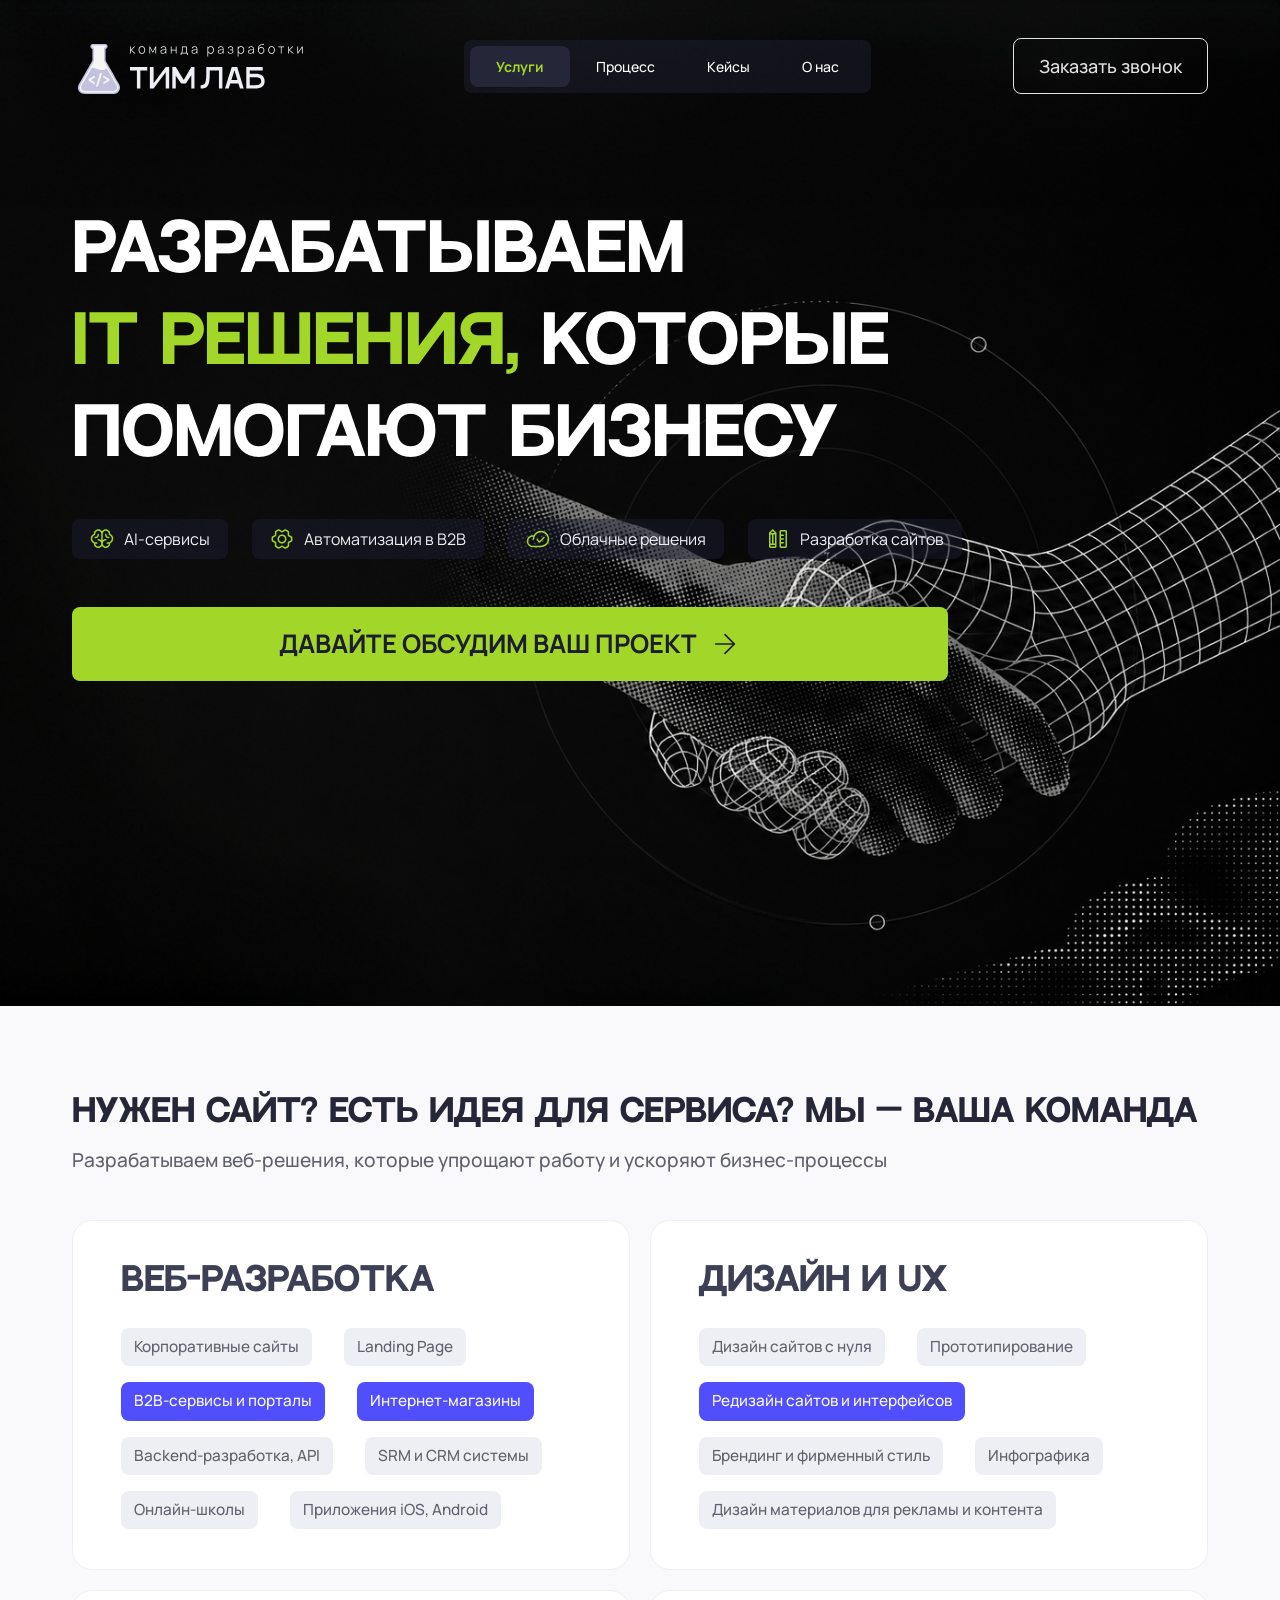
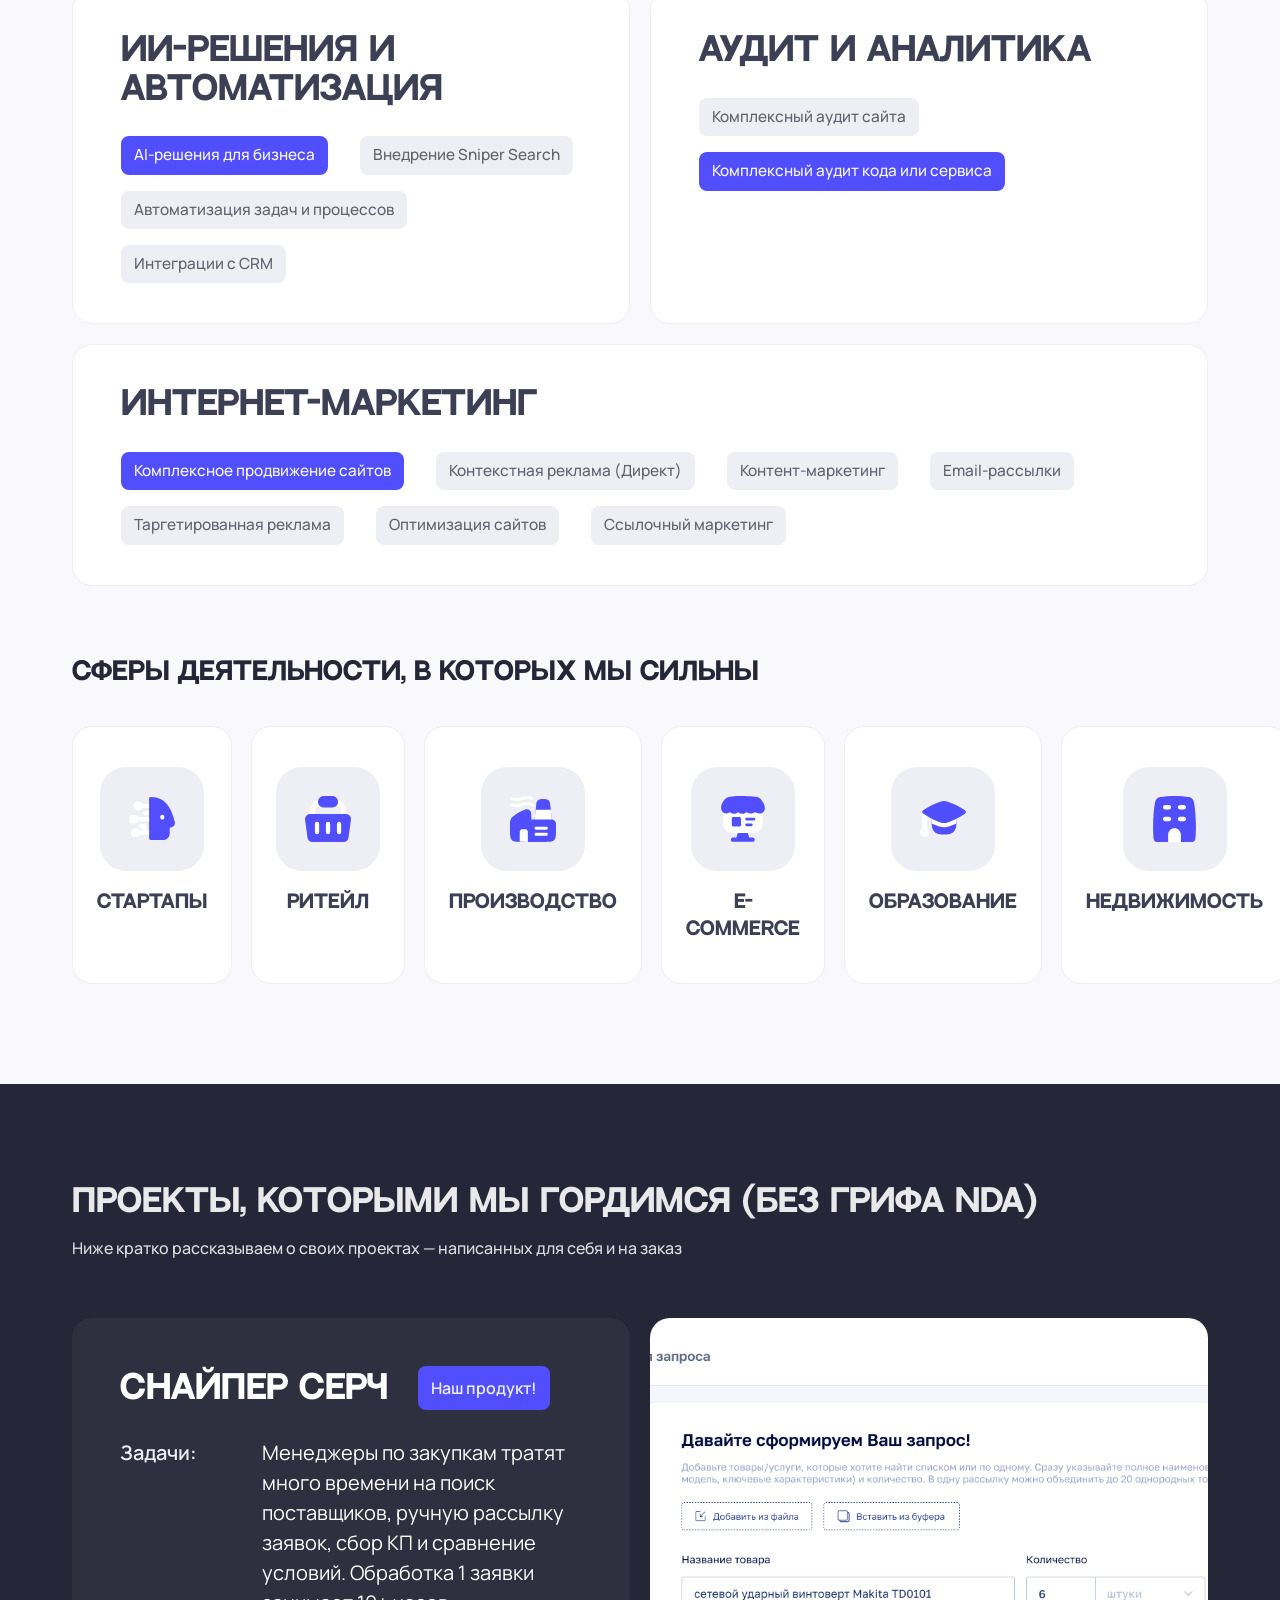
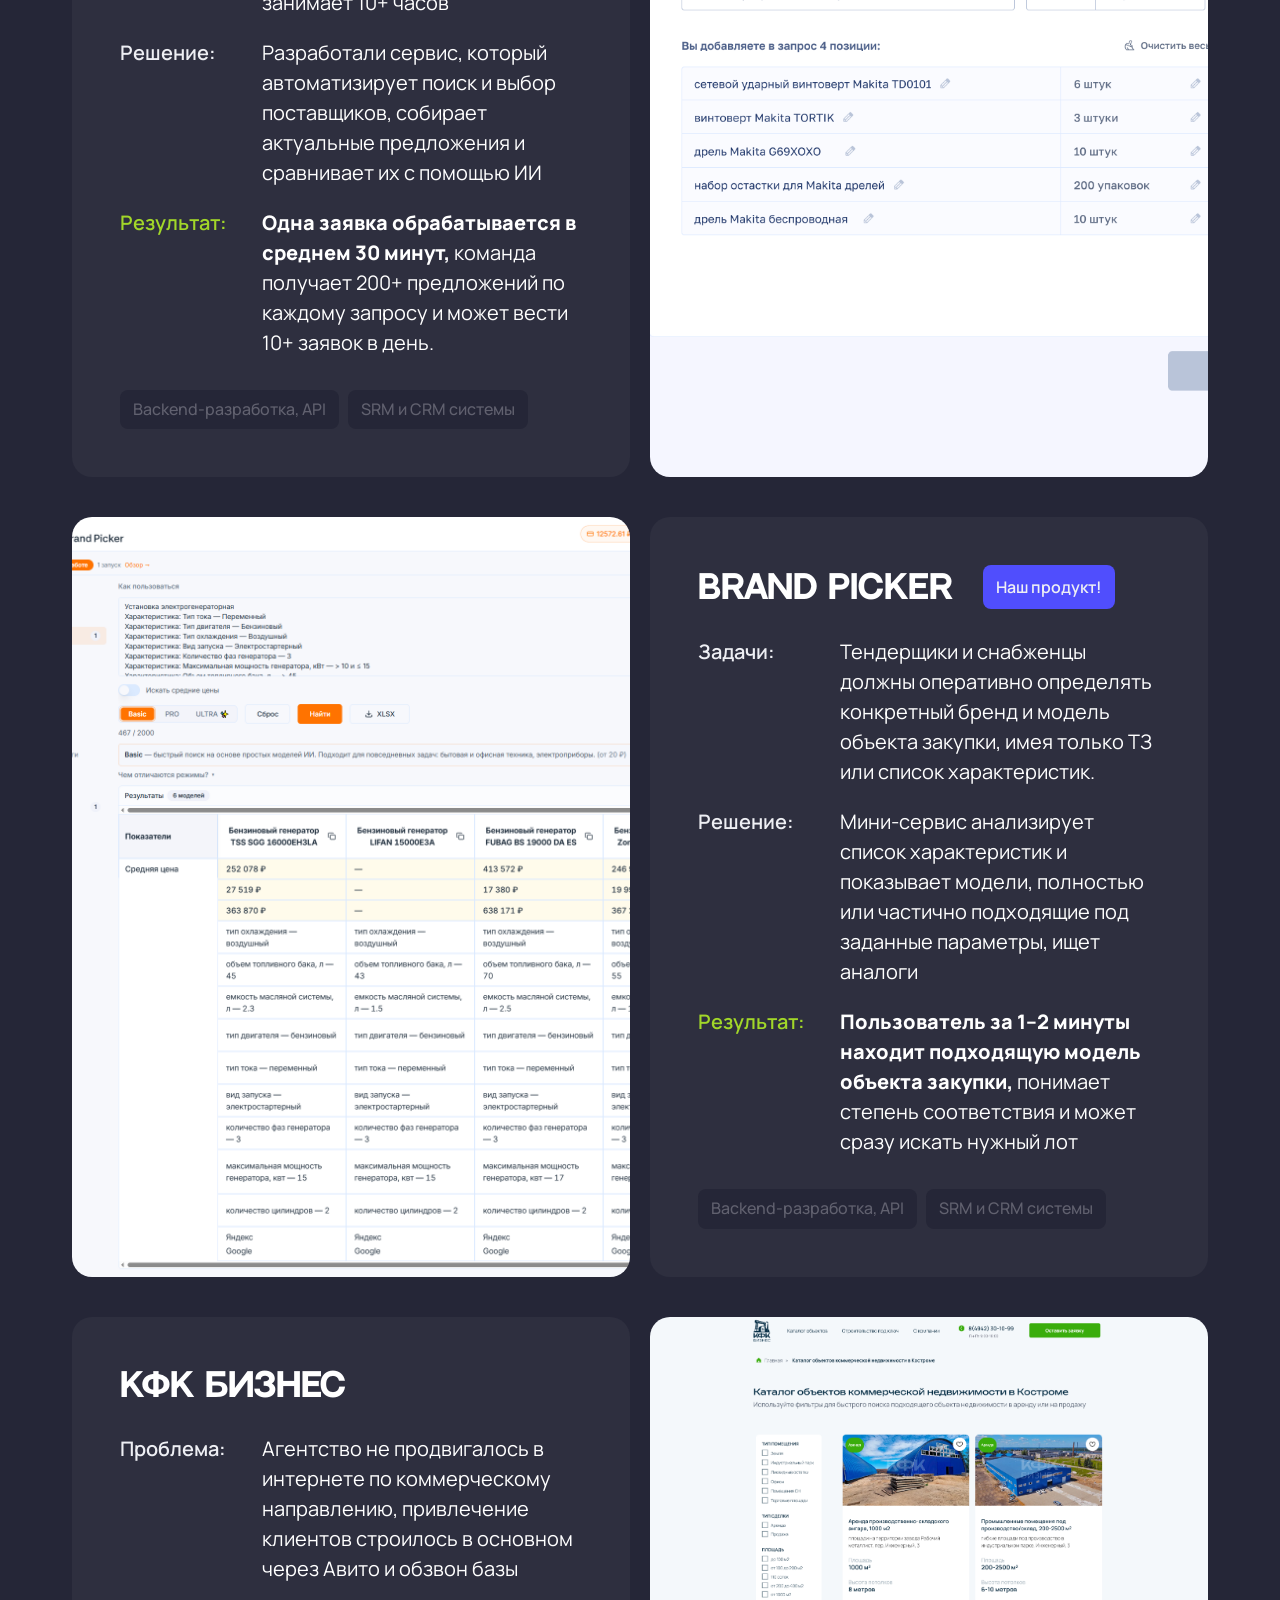
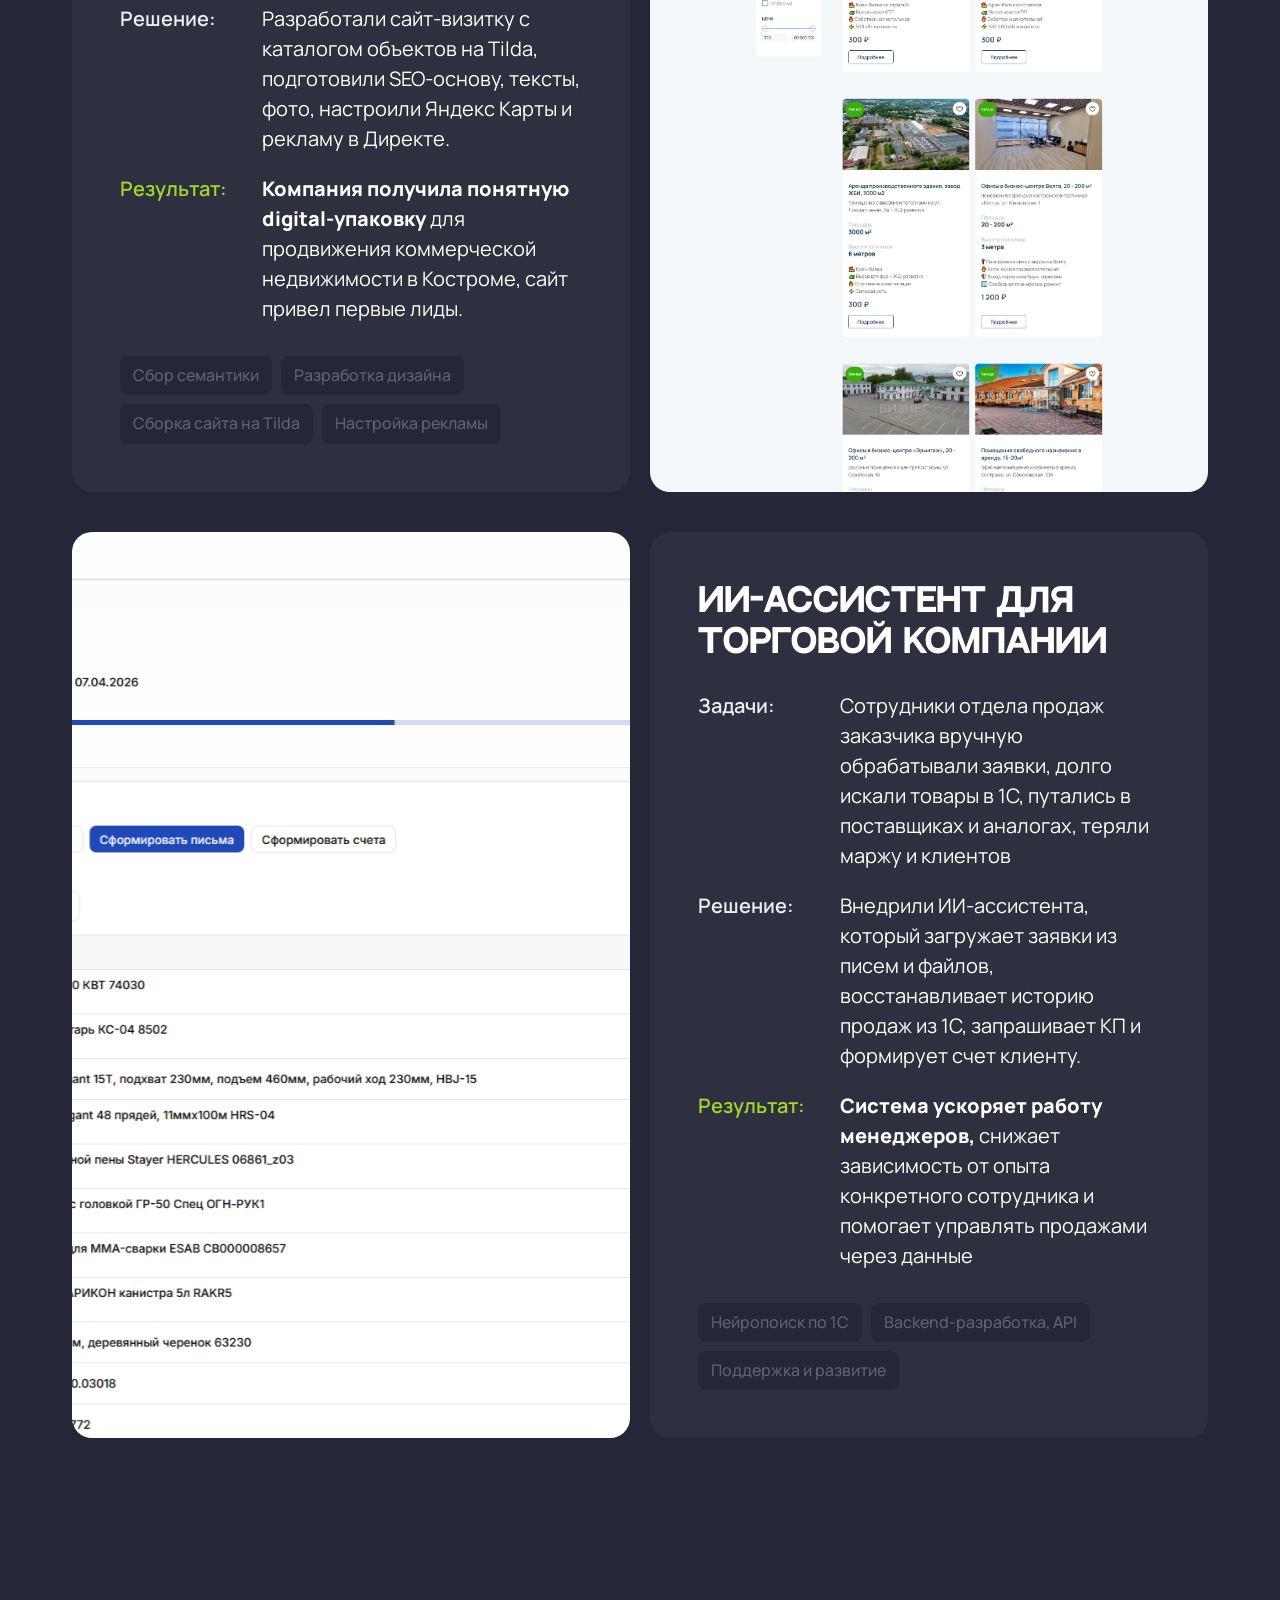
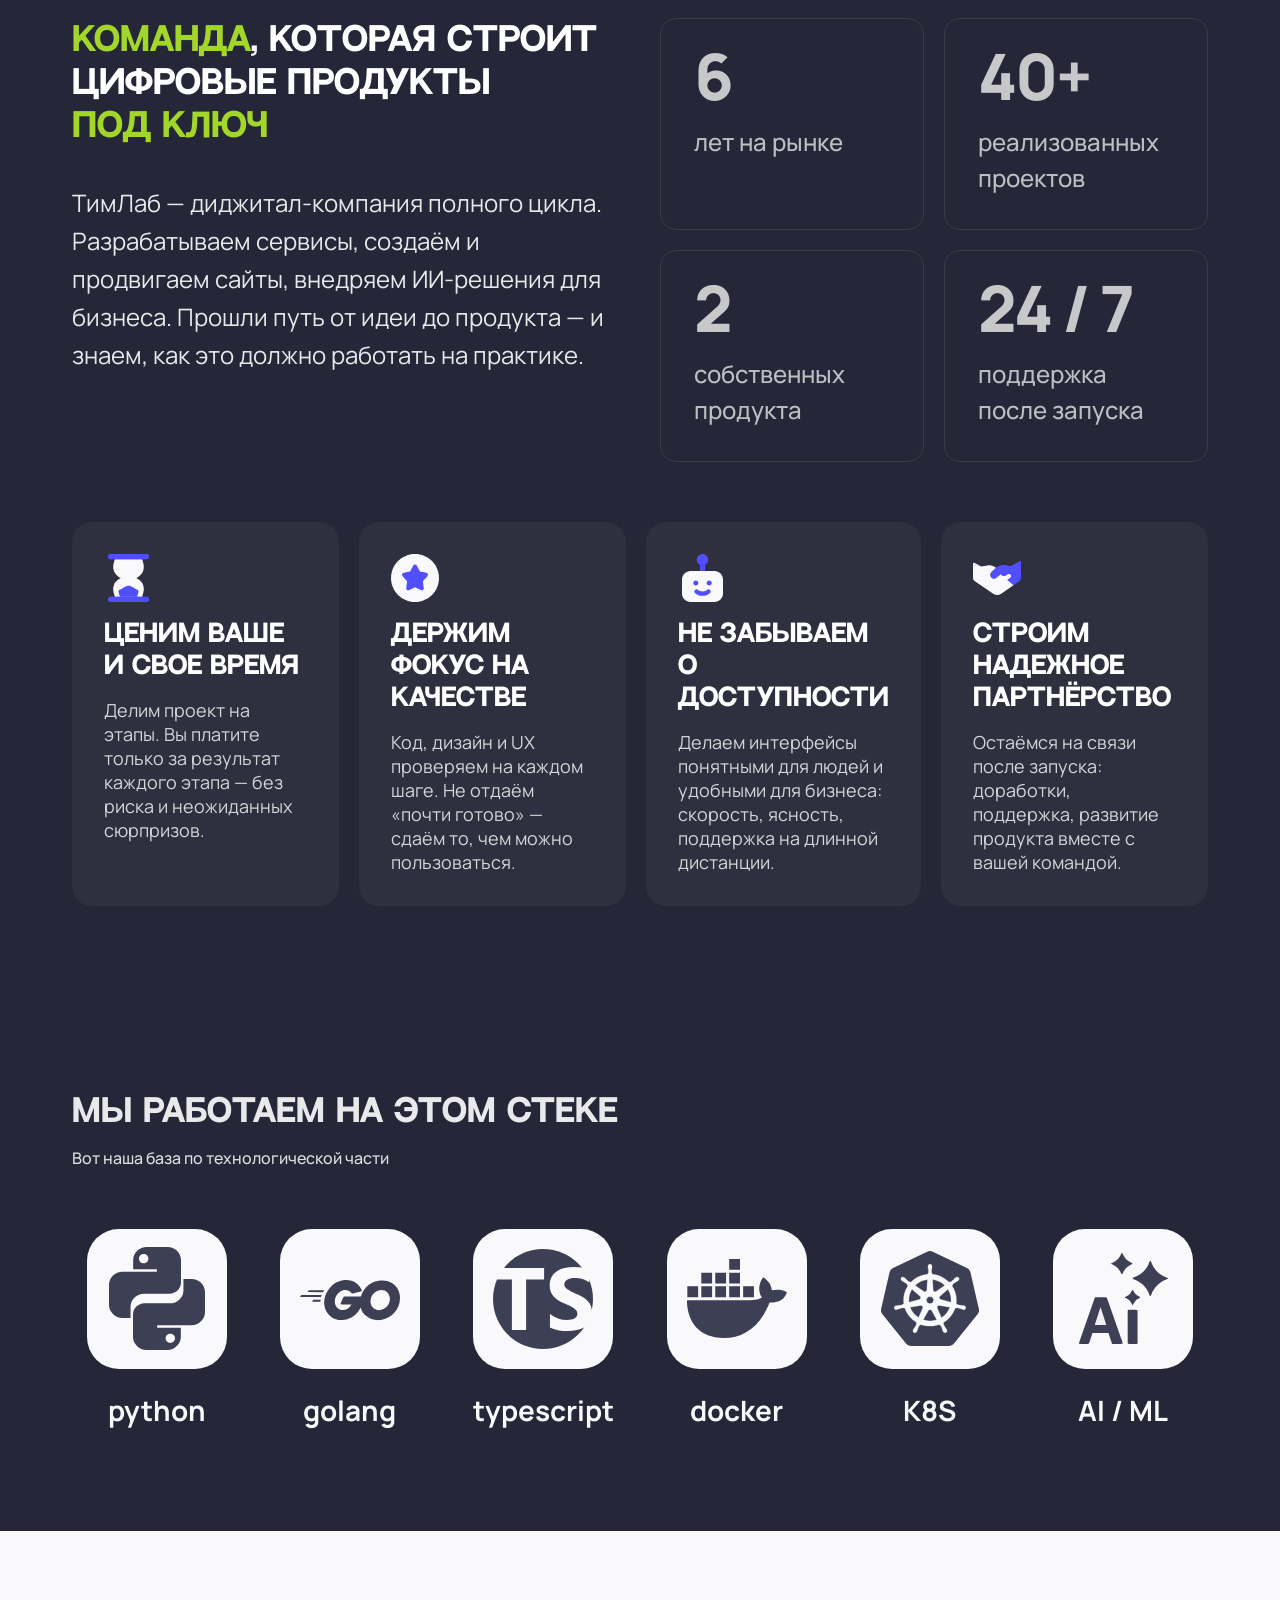
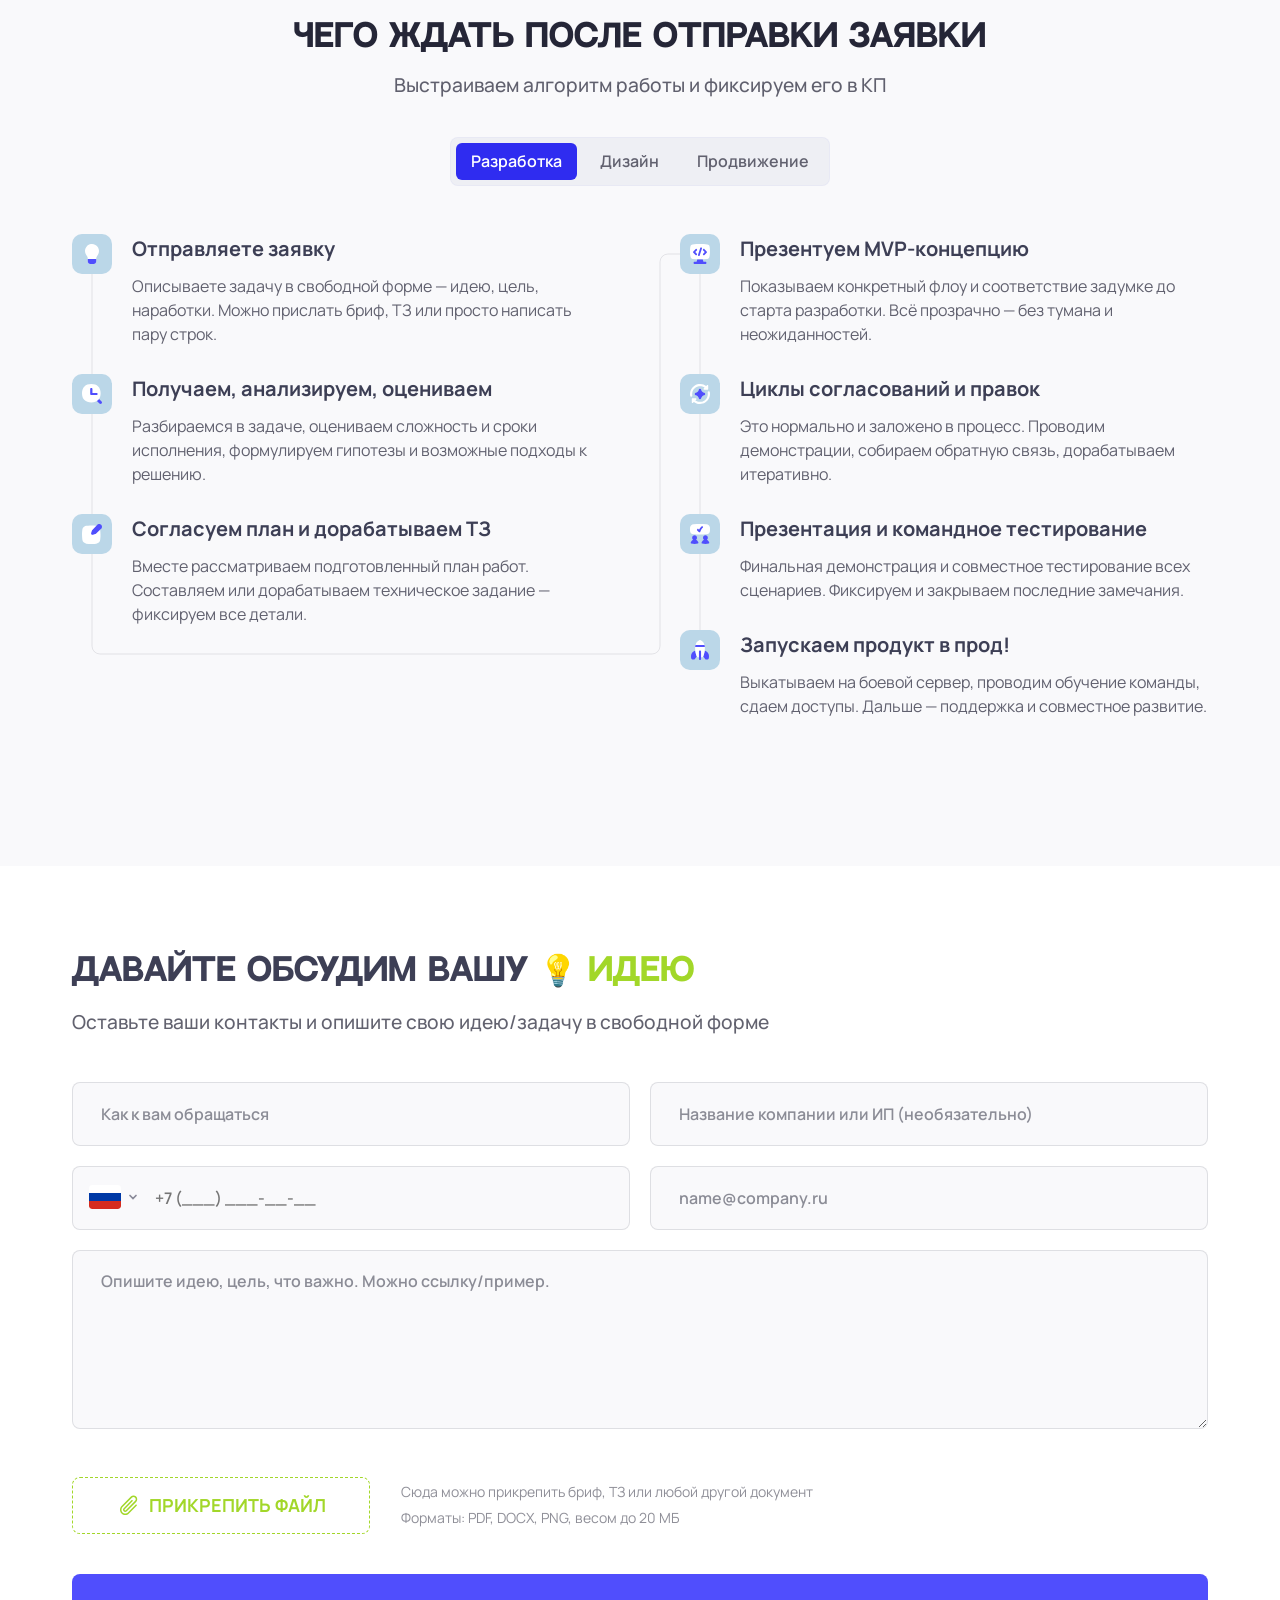
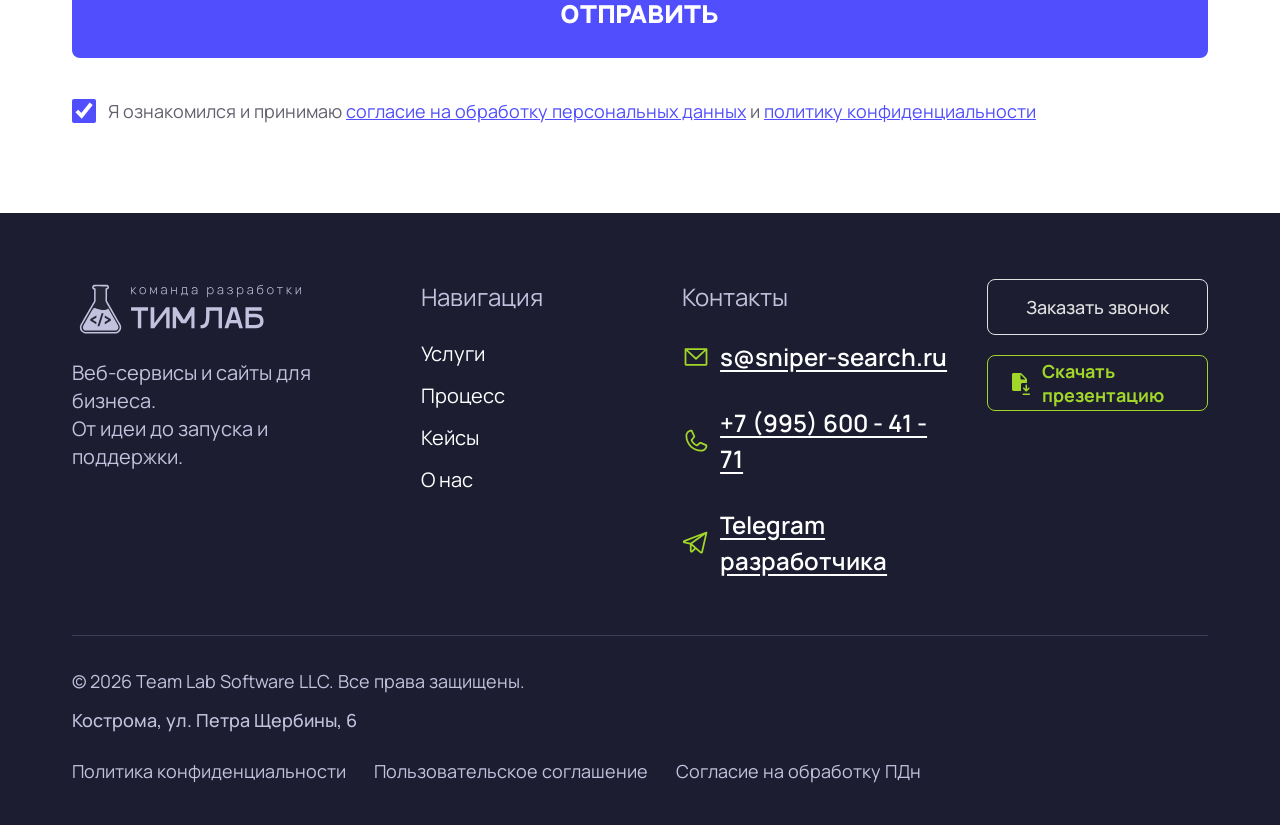
==== commit 6e698e3b: "Remove em dash from final process step title. Co-authored-by: Cursor <cursoragent@cursor.com>" ====
--- a/index.html
+++ b/index.html
@@ -31,7 +31,7 @@
     <link rel="icon" href="favicon.ico" sizes="any" />
     <link rel="icon" href="assets/favicon.svg" type="image/svg+xml" />
     <link rel="apple-touch-icon" href="assets/apple-touch-icon.png" />
-    <link rel="stylesheet" href="css/styles.css?v=20260725-nav" />
+    <link rel="stylesheet" href="css/styles.css?v=20260725-tgbtn" />
     <!-- Yandex.Metrika counter -->
     <script type="text/javascript">
       (function (m, e, t, r, i, k, a) {
@@ -208,43 +208,80 @@
 
           <div class="industries">
             <h2 class="section-title">Сферы деятельности, в которых мы сильны</h2>
-            <div class="industries__grid">
-              <article class="industry-card">
-                <div class="industry-card__icon">
-                  <img src="assets/ind-startup.svg" alt="" />
-                </div>
-                <span>Стартапы</span>
-              </article>
-              <article class="industry-card">
-                <div class="industry-card__icon">
-                  <img src="assets/ind-retail.svg" alt="" />
-                </div>
-                <span>Ритейл</span>
-              </article>
-              <article class="industry-card">
-                <div class="industry-card__icon">
-                  <img src="assets/ind-factory.svg" alt="" />
-                </div>
-                <span>Производство</span>
-              </article>
-              <article class="industry-card">
-                <div class="industry-card__icon">
-                  <img src="assets/ind-ecommerce.svg" alt="" />
-                </div>
-                <span>Е-commerce</span>
-              </article>
-              <article class="industry-card">
-                <div class="industry-card__icon">
-                  <img src="assets/ind-edu.svg" alt="" />
-                </div>
-                <span>Образование</span>
-              </article>
-              <article class="industry-card">
-                <div class="industry-card__icon">
-                  <img src="assets/ind-realty.svg" alt="" />
-                </div>
-                <span>Недвижимость</span>
-              </article>
+            <div class="industries__carousel">
+              <div
+                class="industries__grid"
+                id="industries-carousel"
+                tabindex="0"
+                aria-label="Сферы деятельности"
+              >
+                <article class="industry-card">
+                  <div class="industry-card__icon">
+                    <img src="assets/ind-startup.svg" alt="" />
+                  </div>
+                  <span>Стартапы</span>
+                </article>
+                <article class="industry-card">
+                  <div class="industry-card__icon">
+                    <img src="assets/ind-retail.svg" alt="" />
+                  </div>
+                  <span>Ритейл</span>
+                </article>
+                <article class="industry-card">
+                  <div class="industry-card__icon">
+                    <img src="assets/ind-factory.svg" alt="" />
+                  </div>
+                  <span>Производство</span>
+                </article>
+                <article class="industry-card">
+                  <div class="industry-card__icon">
+                    <img src="assets/ind-ecommerce.svg" alt="" />
+                  </div>
+                  <span>Е-commerce</span>
+                </article>
+                <article class="industry-card">
+                  <div class="industry-card__icon">
+                    <img src="assets/ind-edu.svg" alt="" />
+                  </div>
+                  <span>Образование</span>
+                </article>
+                <article class="industry-card">
+                  <div class="industry-card__icon">
+                    <img src="assets/ind-realty.svg" alt="" />
+                  </div>
+                  <span>Недвижимость</span>
+                </article>
+              </div>
+              <div
+                class="industries__hint"
+                id="industries-hint"
+                aria-hidden="true"
+              >
+                <svg
+                  class="industries__hint-hand"
+                  viewBox="0 0 48 48"
+                  fill="none"
+                  xmlns="http://www.w3.org/2000/svg"
+                >
+                  <path
+                    d="M30.5 10.5c0-1.38-1.12-2.5-2.5-2.5s-2.5 1.12-2.5 2.5v11.2l-3.05-5.28a2.75 2.75 0 0 0-4.85 2.55l1.9 7.53-2.62-1.75a2.4 2.4 0 0 0-3.35.72 2.4 2.4 0 0 0 .55 3.25l7.9 5.95c.9.68 2 1.05 3.13 1.05H32.5a5 5 0 0 0 5-5V20.5c0-1.38-1.12-2.5-2.5-2.5s-2.5 1.12-2.5 2.5V10.5Z"
+                    fill="#1C1D31"
+                    fill-opacity="0.72"
+                  />
+                  <path
+                    d="M8 22h6M6 27h6"
+                    stroke="#2F2CF0"
+                    stroke-width="2"
+                    stroke-linecap="round"
+                  />
+                </svg>
+              </div>
+              <div
+                class="industries__dots"
+                id="industries-dots"
+                role="tablist"
+                aria-label="Слайды сфер деятельности"
+              ></div>
             </div>
           </div>
         </div>
@@ -620,30 +657,6 @@
                   Продвижение
                 </button>
               </div>
-              <div
-                class="process-tabs__hint"
-                id="process-tabs-hint"
-                aria-hidden="true"
-              >
-                <svg
-                  class="process-tabs__hint-hand"
-                  viewBox="0 0 48 48"
-                  fill="none"
-                  xmlns="http://www.w3.org/2000/svg"
-                >
-                  <path
-                    d="M30.5 10.5c0-1.38-1.12-2.5-2.5-2.5s-2.5 1.12-2.5 2.5v11.2l-3.05-5.28a2.75 2.75 0 0 0-4.85 2.55l1.9 7.53-2.62-1.75a2.4 2.4 0 0 0-3.35.72 2.4 2.4 0 0 0 .55 3.25l7.9 5.95c.9.68 2 1.05 3.13 1.05H32.5a5 5 0 0 0 5-5V20.5c0-1.38-1.12-2.5-2.5-2.5s-2.5 1.12-2.5 2.5V10.5Z"
-                    fill="#1C1D31"
-                    fill-opacity="0.72"
-                  />
-                  <path
-                    d="M8 22h6M6 27h6"
-                    stroke="#2F2CF0"
-                    stroke-width="2"
-                    stroke-linecap="round"
-                  />
-                </svg>
-              </div>
             </div>
           </div>
 
@@ -969,6 +982,6 @@
       </svg>
     </button>
 
-    <script src="js/main.js?v=20260725-nav"></script>
+    <script src="js/main.js?v=20260725-dash"></script>
   </body>
 </html>
--- a/css/styles.css
+++ b/css/styles.css
@@ -642,6 +642,15 @@
   gap: 19px;
 }
 
+.industries__carousel {
+  position: relative;
+}
+
+.industries__hint,
+.industries__dots {
+  display: none;
+}
+
 .industry-card {
   background: #fff;
   border: 1px solid var(--light-grey);
@@ -1068,10 +1077,6 @@
 
 .process-tabs-wrap .process-tabs {
   margin-top: 0;
-}
-
-.process-tabs__hint {
-  display: none;
 }
 
 .process-tabs__btn {
@@ -1740,15 +1745,57 @@
 }
 
 .presentation-actions {
-  display: flex;
-  flex-wrap: wrap;
+  display: grid;
+  grid-template-columns: 1fr 1fr;
   gap: 16px;
   margin-top: 36px;
+}
+
+.presentation-actions .btn {
+  width: 100%;
+  max-width: none;
+  min-width: 0;
+  height: 56px;
+  min-height: 56px;
+  padding: 11px 20px;
+  font-family: var(--font-body);
+  font-size: 18px;
+  font-weight: 700;
+  line-height: 24px;
+  letter-spacing: normal;
+  text-transform: none;
+}
+
+.presentation-actions .btn--lime {
+  overflow: hidden;
+}
+
+.presentation-actions .btn--lime::after {
+  display: none;
+}
+
+.presentation-actions .btn--purple {
+  grid-column: 1 / -1;
+  font-family: var(--font-body);
+}
+
+.presentation-actions .btn img {
+  width: 24px;
+  height: 24px;
+  flex-shrink: 0;
 }
 
 @media (max-width: 720px) {
   .presentation-grid {
     grid-template-columns: 1fr;
+  }
+
+  .presentation-actions {
+    grid-template-columns: 1fr;
+  }
+
+  .presentation-actions .btn--purple {
+    grid-column: auto;
   }
 }
 
@@ -2070,9 +2117,124 @@
 
   .form__row,
   .stats,
-  .industries__grid,
   .stack__list {
     grid-template-columns: 1fr 1fr;
+  }
+
+  .industries__carousel {
+    margin-inline: calc(-1 * var(--pad));
+  }
+
+  .industries__grid {
+    display: flex;
+    gap: 12px;
+    overflow-x: auto;
+    overflow-y: hidden;
+    scroll-snap-type: x mandatory;
+    scroll-padding-inline: var(--pad);
+    -webkit-overflow-scrolling: touch;
+    overscroll-behavior-x: contain;
+    scrollbar-width: none;
+    padding-inline: var(--pad);
+    padding-bottom: 4px;
+  }
+
+  .industries__grid::-webkit-scrollbar {
+    display: none;
+  }
+
+  .industry-card {
+    flex: 0 0 min(72vw, 240px);
+    scroll-snap-align: start;
+    padding: 32px 20px;
+  }
+
+  .industry-card__icon {
+    width: 88px;
+    height: 88px;
+    min-width: 88px;
+    min-height: 88px;
+    border-radius: 22px;
+  }
+
+  .industry-card span {
+    font-size: 16px;
+  }
+
+  .industries__dots {
+    display: flex;
+    justify-content: center;
+    gap: 8px;
+    margin-top: 20px;
+    padding-inline: var(--pad);
+  }
+
+  .industries__dot {
+    width: 8px;
+    height: 8px;
+    padding: 0;
+    border: 0;
+    border-radius: 50%;
+    background: #c8c8ca;
+    cursor: pointer;
+  }
+
+  .industries__dot.is-active {
+    background: var(--purple);
+    transform: scale(1.15);
+  }
+
+  .industries__dot:focus-visible {
+    outline: 2px solid var(--purple);
+    outline-offset: 3px;
+  }
+
+  .industries__hint {
+    display: grid;
+    place-items: center;
+    position: absolute;
+    right: calc(var(--pad) + 4px);
+    top: 42%;
+    width: 48px;
+    height: 48px;
+    margin-top: -24px;
+    pointer-events: none;
+    z-index: 2;
+    opacity: 0;
+    border-radius: 50%;
+    background: rgba(255, 255, 255, 0.94);
+    box-shadow: 0 4px 14px rgba(28, 29, 49, 0.16);
+  }
+
+  .industries__carousel.is-scrollable:not(.is-hint-done) .industries__hint {
+    opacity: 1;
+    animation: industries-hint-nudge 1.4s ease-in-out infinite;
+  }
+
+  .industries__carousel.is-hint-done .industries__hint {
+    opacity: 0;
+    animation: none;
+    transition: opacity 0.3s ease;
+  }
+
+  .industries__carousel.is-scrollable::after {
+    content: "";
+    position: absolute;
+    top: 0;
+    right: 0;
+    bottom: 40px;
+    width: 40px;
+    pointer-events: none;
+    background: linear-gradient(
+      90deg,
+      rgba(249, 249, 251, 0),
+      rgba(249, 249, 251, 0.96)
+    );
+  }
+
+  .industries__hint-hand {
+    width: 34px;
+    height: 34px;
   }
 
   .service-card {
@@ -2142,9 +2304,12 @@
 @media (max-width: 520px) {
   .form__row,
   .stats,
-  .industries__grid,
   .stack__list {
     grid-template-columns: 1fr;
+  }
+
+  .industry-card {
+    flex-basis: min(78vw, 260px);
   }
 
   .logo {
@@ -2440,7 +2605,8 @@
 
 @media (max-width: 900px) {
   .process-tabs-wrap {
-    display: block;
+    display: flex;
+    justify-content: center;
     width: 100%;
     margin-top: 32px;
   }
@@ -2449,78 +2615,19 @@
     display: flex;
     width: 100%;
     max-width: 100%;
-    gap: 6px;
+    gap: 4px;
     padding: 4px;
-    overflow-x: auto;
-    overflow-y: hidden;
     box-sizing: border-box;
-    -webkit-overflow-scrolling: touch;
-    scrollbar-width: none;
-    overscroll-behavior-x: contain;
-    scroll-snap-type: x proximity;
-  }
-
-  .process-tabs::-webkit-scrollbar {
-    display: none;
   }
 
   .process-tabs__btn {
-    flex: 0 0 auto;
-    min-width: max-content;
-    padding: 10px 18px;
-    font-size: 14px;
+    flex: 1 1 0;
+    min-width: 0;
+    padding: 10px 8px;
+    font-size: 13px;
     line-height: 18px;
     white-space: nowrap;
-    scroll-snap-align: start;
-  }
-
-  .process-tabs-wrap.is-scrollable::after {
-    content: "";
-    position: absolute;
-    top: 0;
-    right: 0;
-    bottom: 0;
-    width: 36px;
-    pointer-events: none;
-    border-radius: 0 8px 8px 0;
-    background: linear-gradient(
-      90deg,
-      rgba(238, 239, 244, 0),
-      rgba(238, 239, 244, 0.95)
-    );
-  }
-
-  .process-tabs__hint {
-    display: grid;
-    place-items: center;
-    position: absolute;
-    right: 6px;
-    top: 50%;
-    width: 48px;
-    height: 48px;
-    margin-top: -24px;
-    pointer-events: none;
-    z-index: 2;
-    opacity: 0;
-    border-radius: 50%;
-    background: rgba(255, 255, 255, 0.92);
-    box-shadow: 0 4px 14px rgba(28, 29, 49, 0.16);
-  }
-
-  .process-tabs-wrap.is-scrollable:not(.is-hint-done) .process-tabs__hint {
-    opacity: 1;
-    animation: process-tabs-hint-nudge 1.4s ease-in-out infinite;
-  }
-
-  .process-tabs-wrap.is-hint-done .process-tabs__hint {
-    opacity: 0;
-    animation: none;
-    transition: opacity 0.3s ease;
-  }
-
-  .process-tabs__hint-hand {
-    width: 34px;
-    height: 34px;
+    text-align: center;
   }
 
   .process__head {
@@ -2590,7 +2697,7 @@
   }
 }
 
-@keyframes process-tabs-hint-nudge {
+@keyframes industries-hint-nudge {
   0%,
   100% {
     transform: translateX(0);
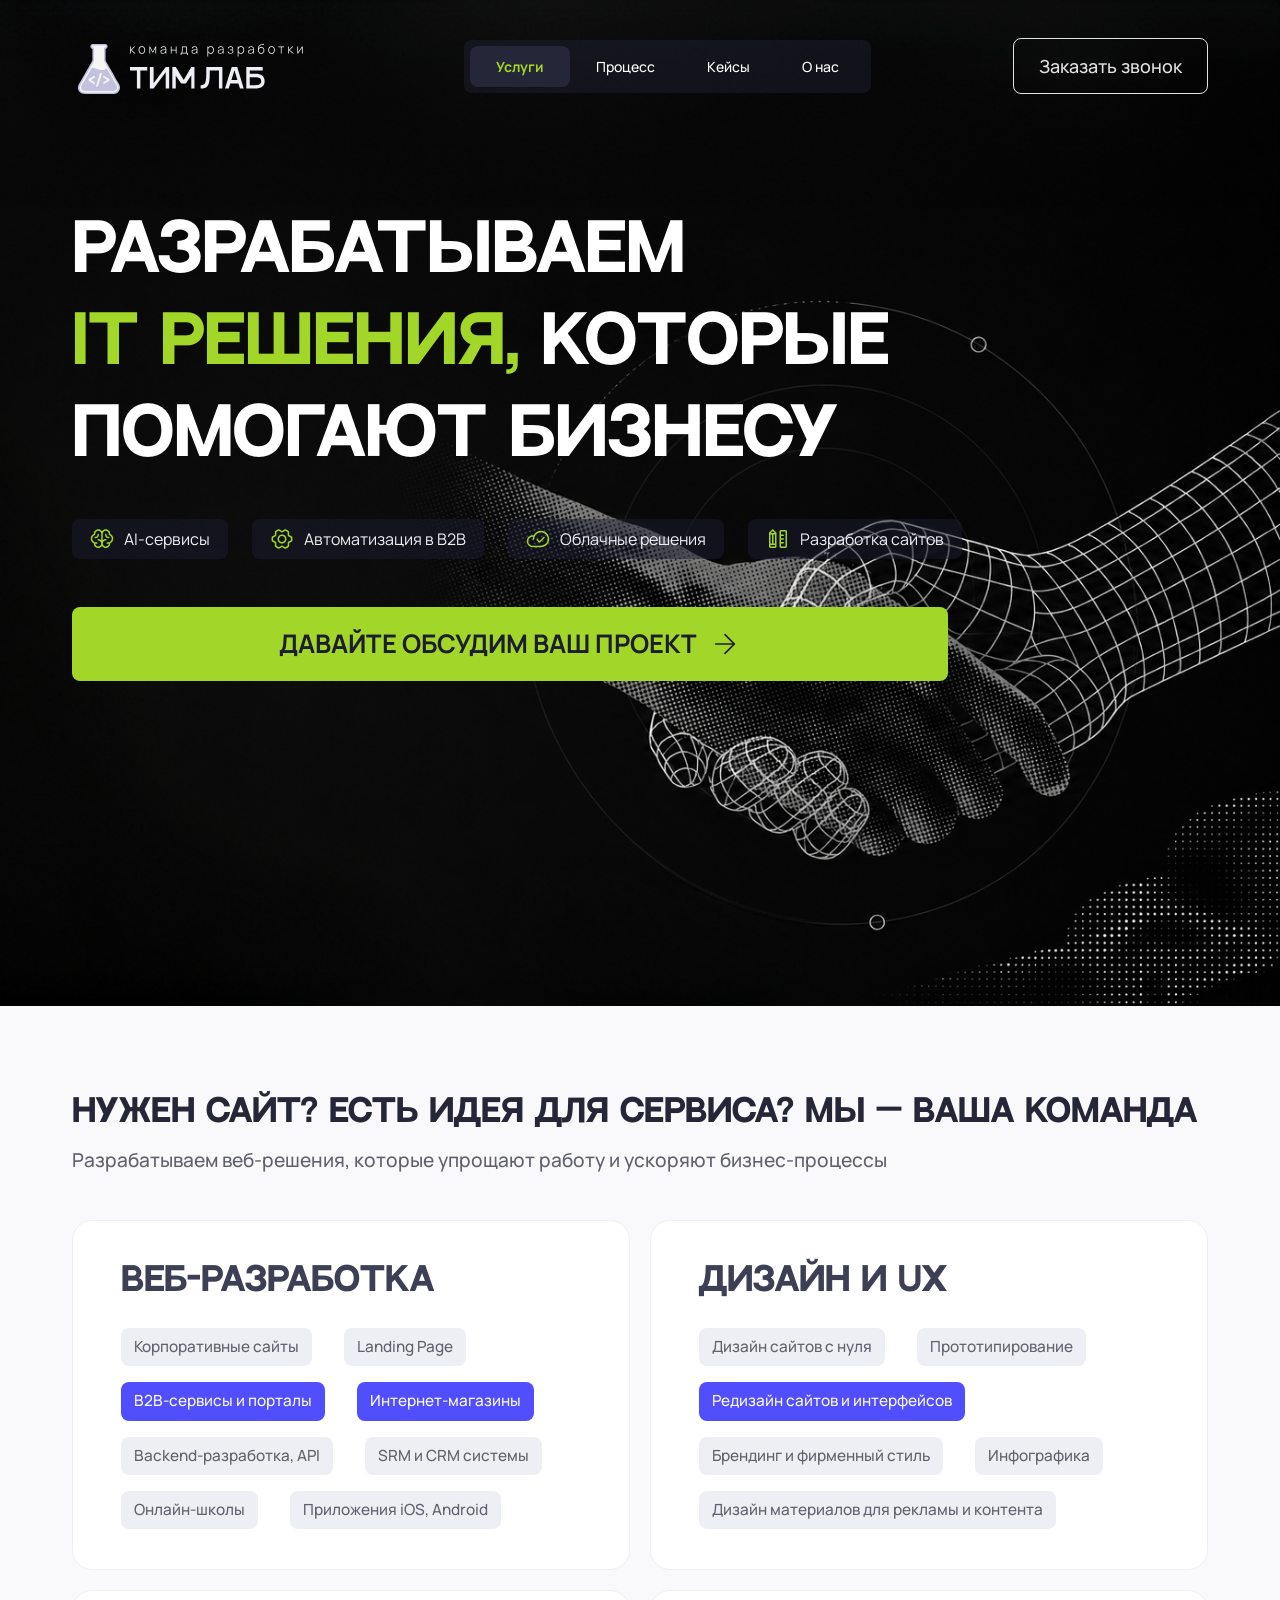
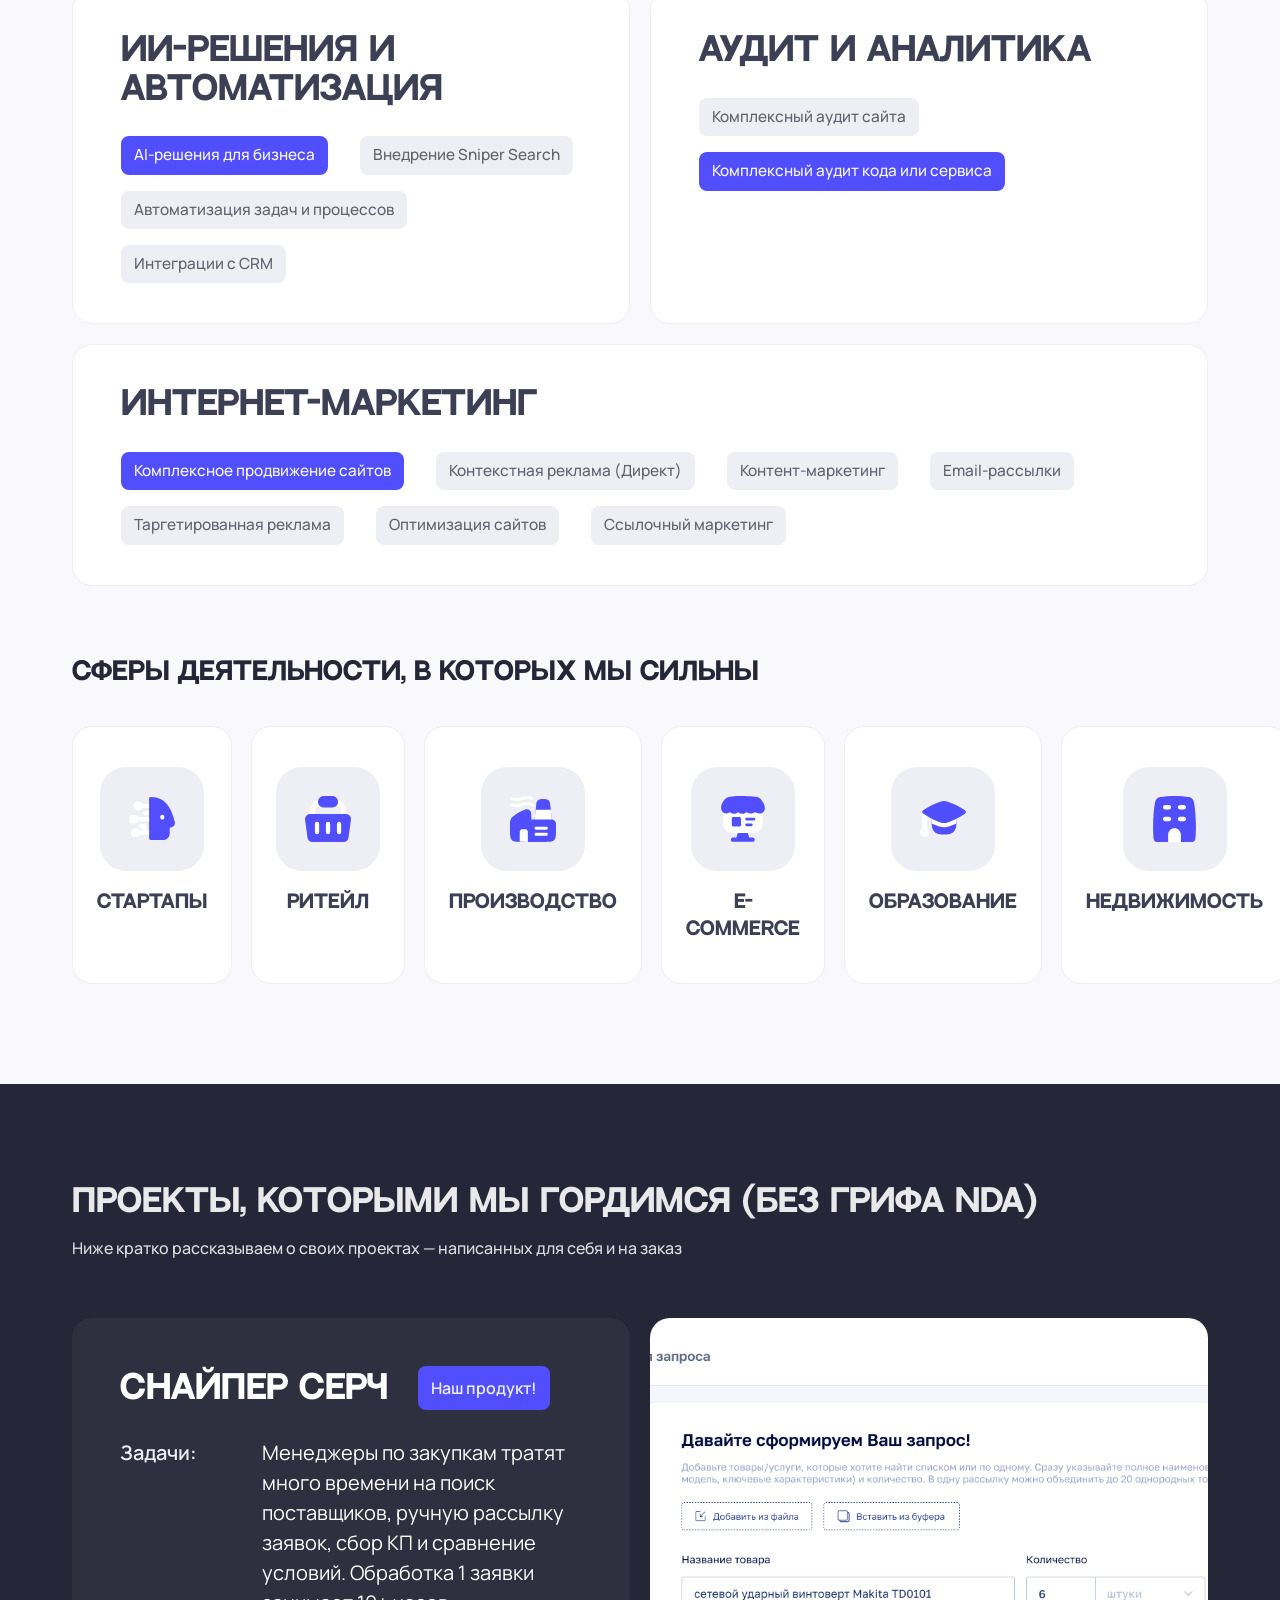
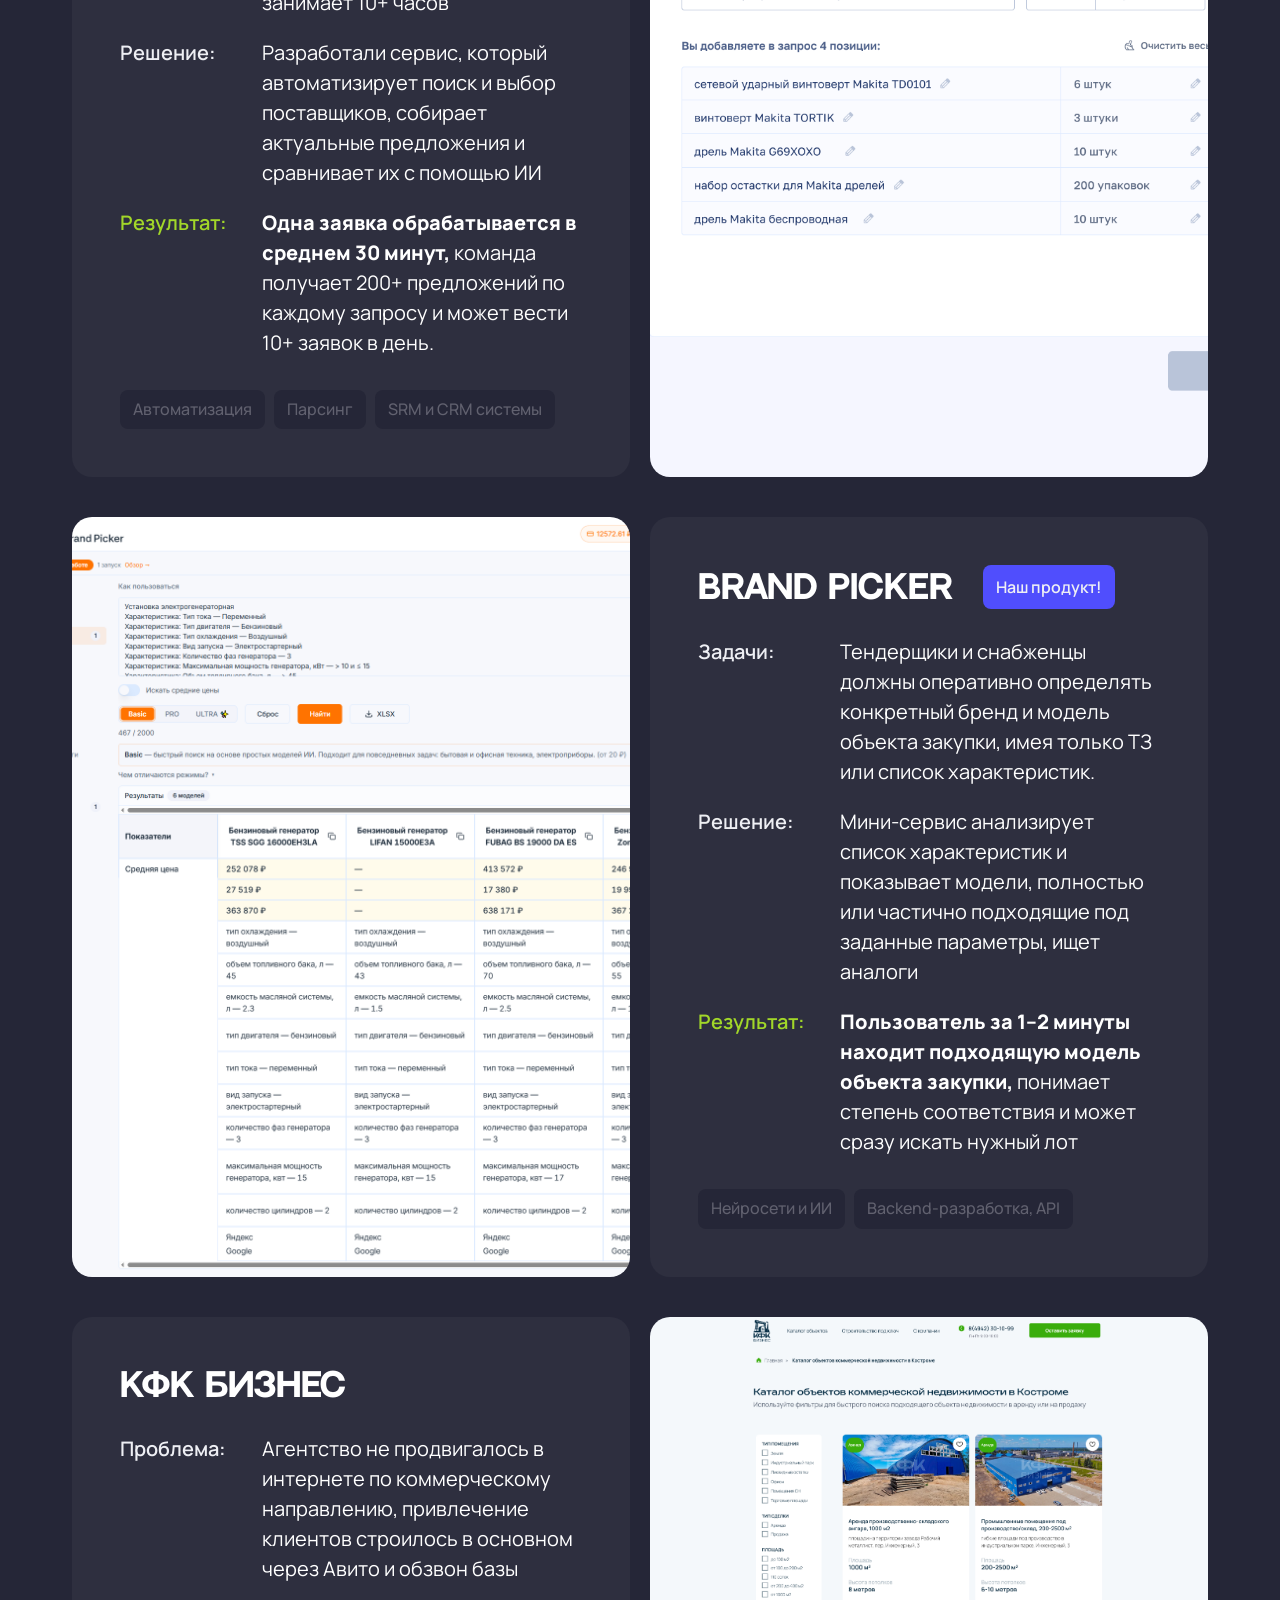
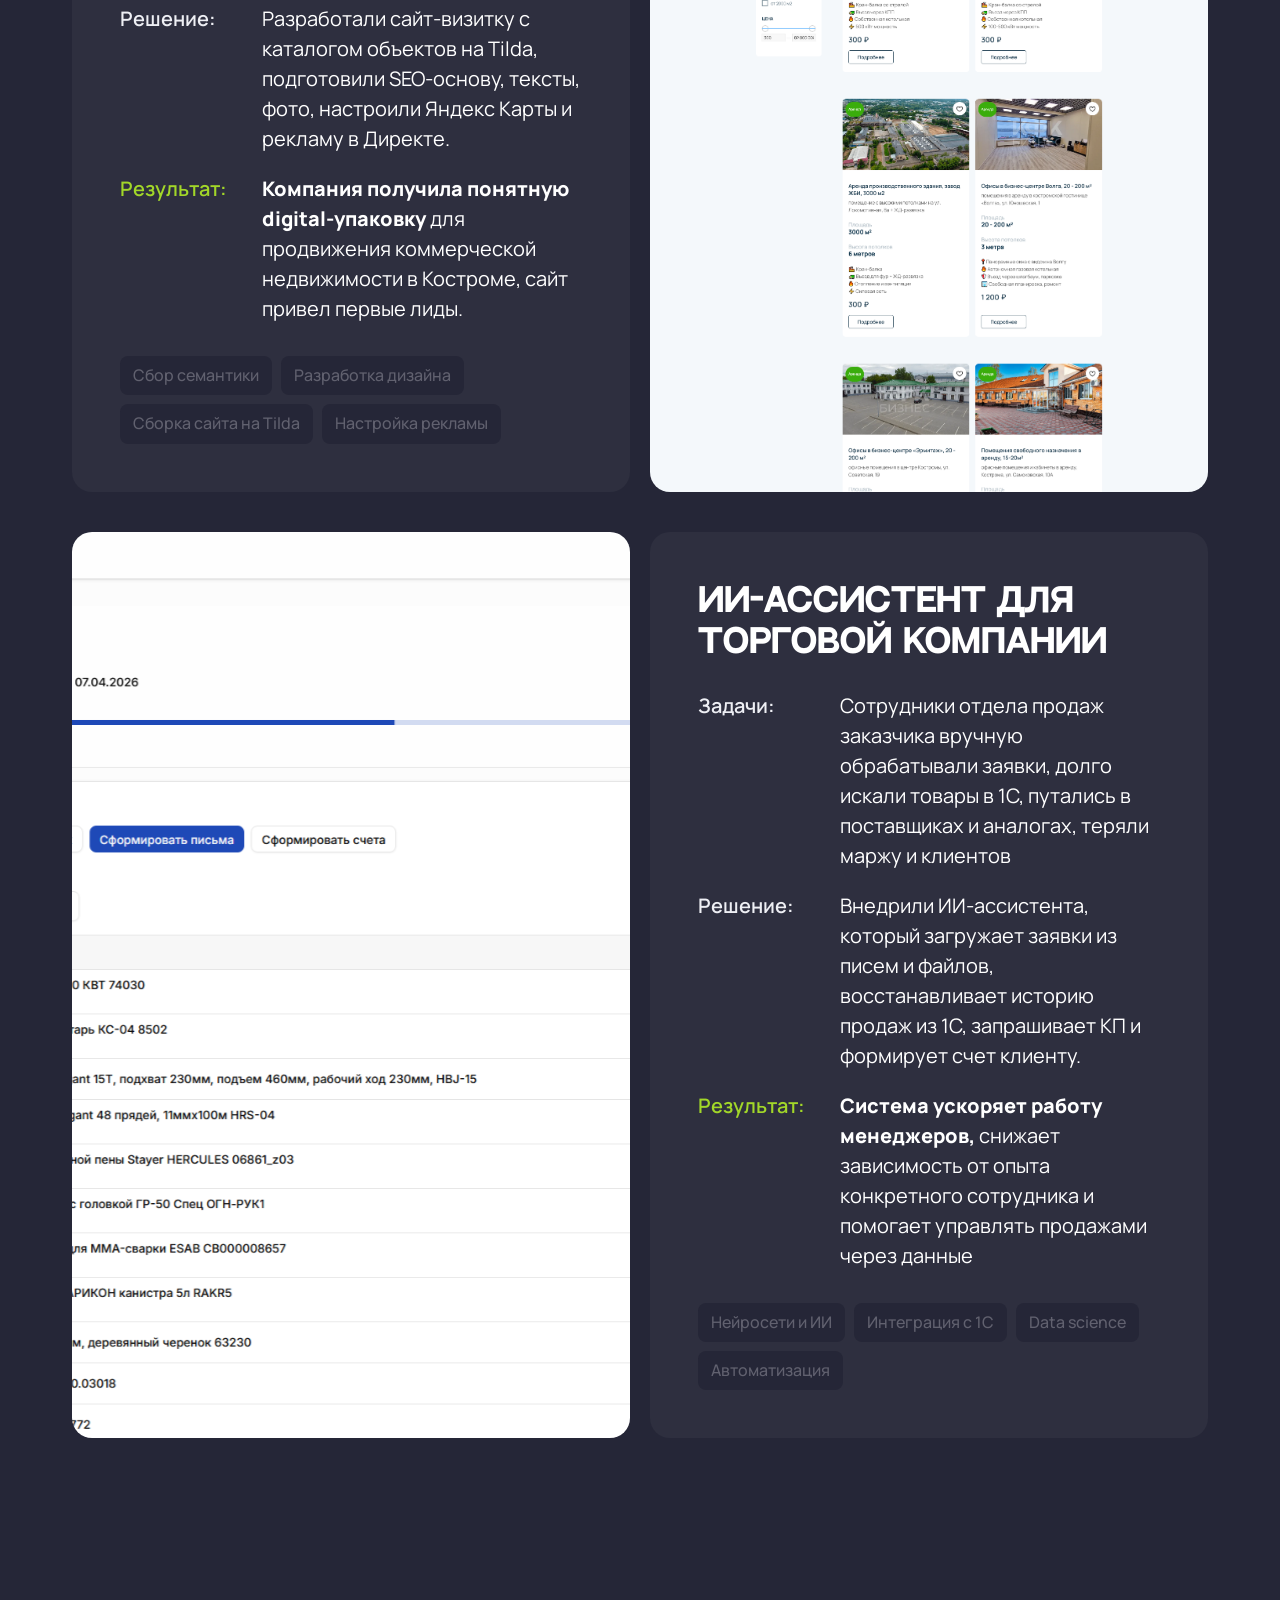
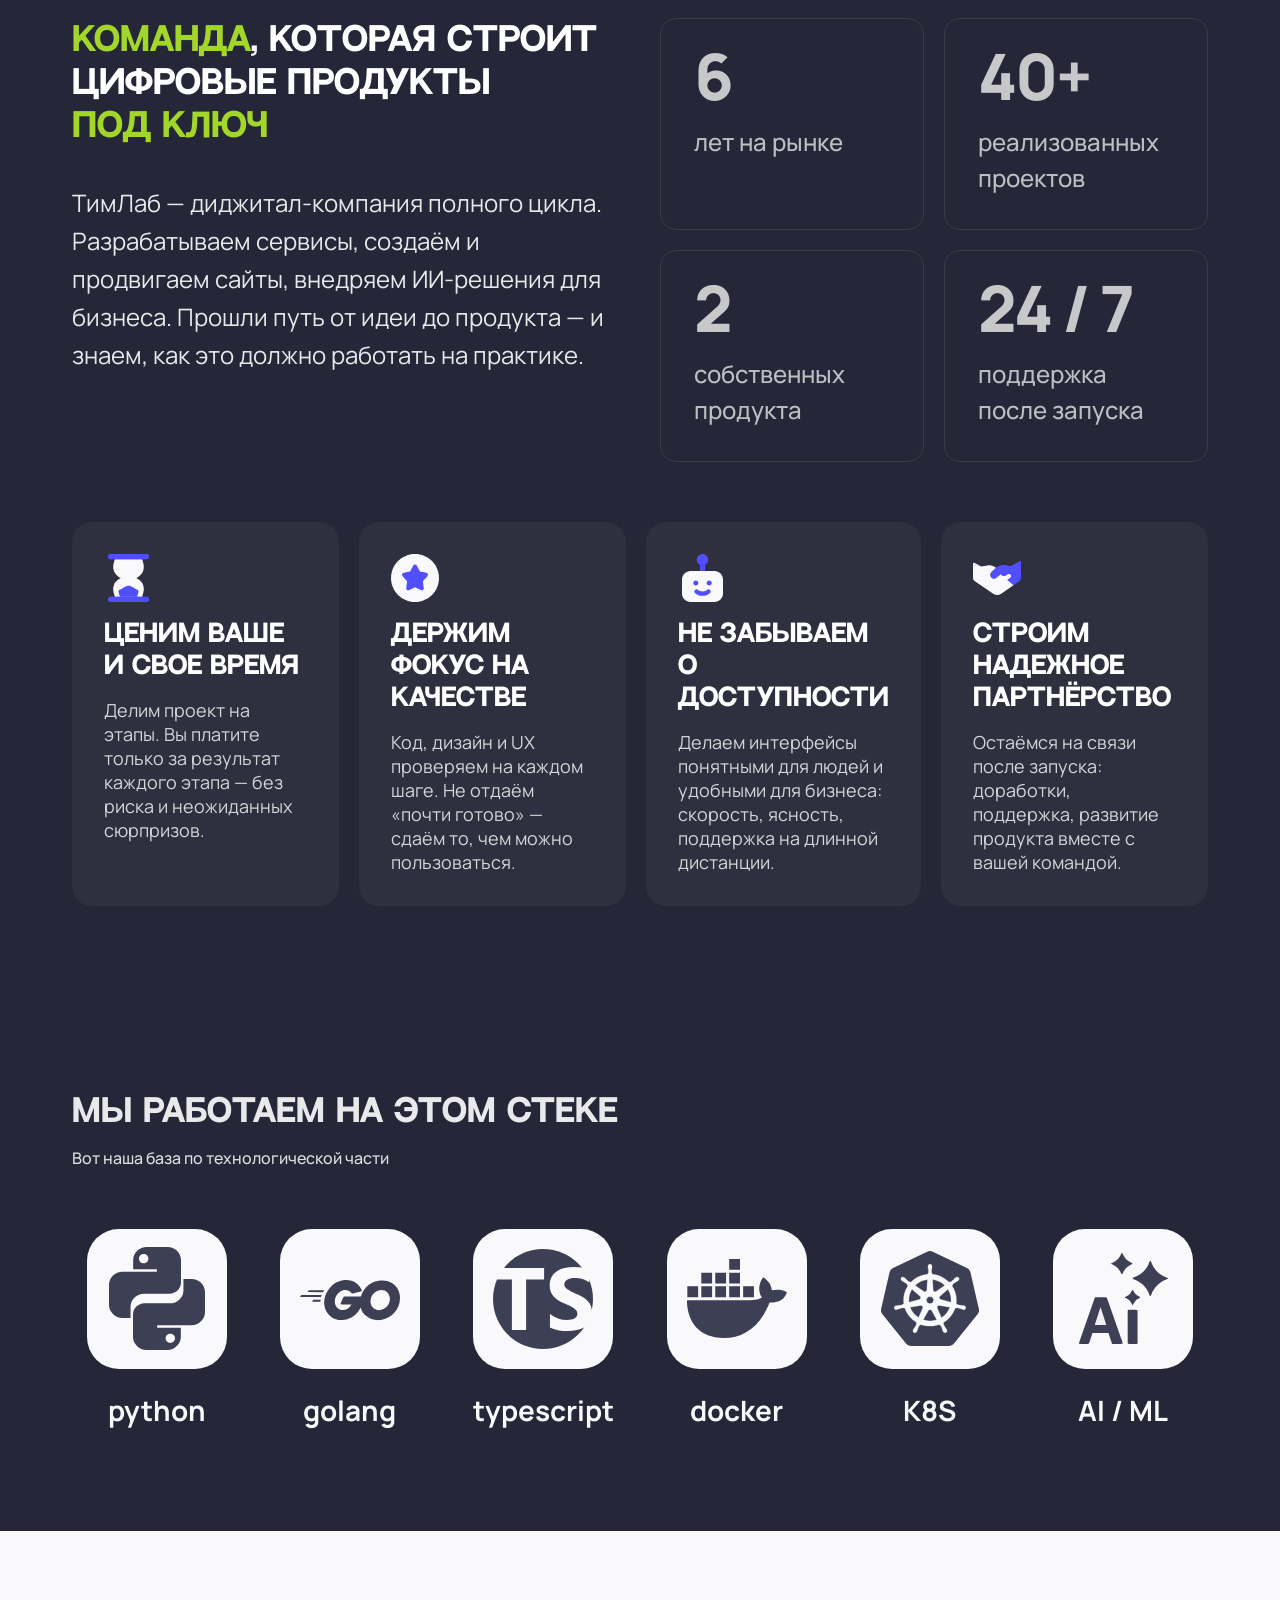
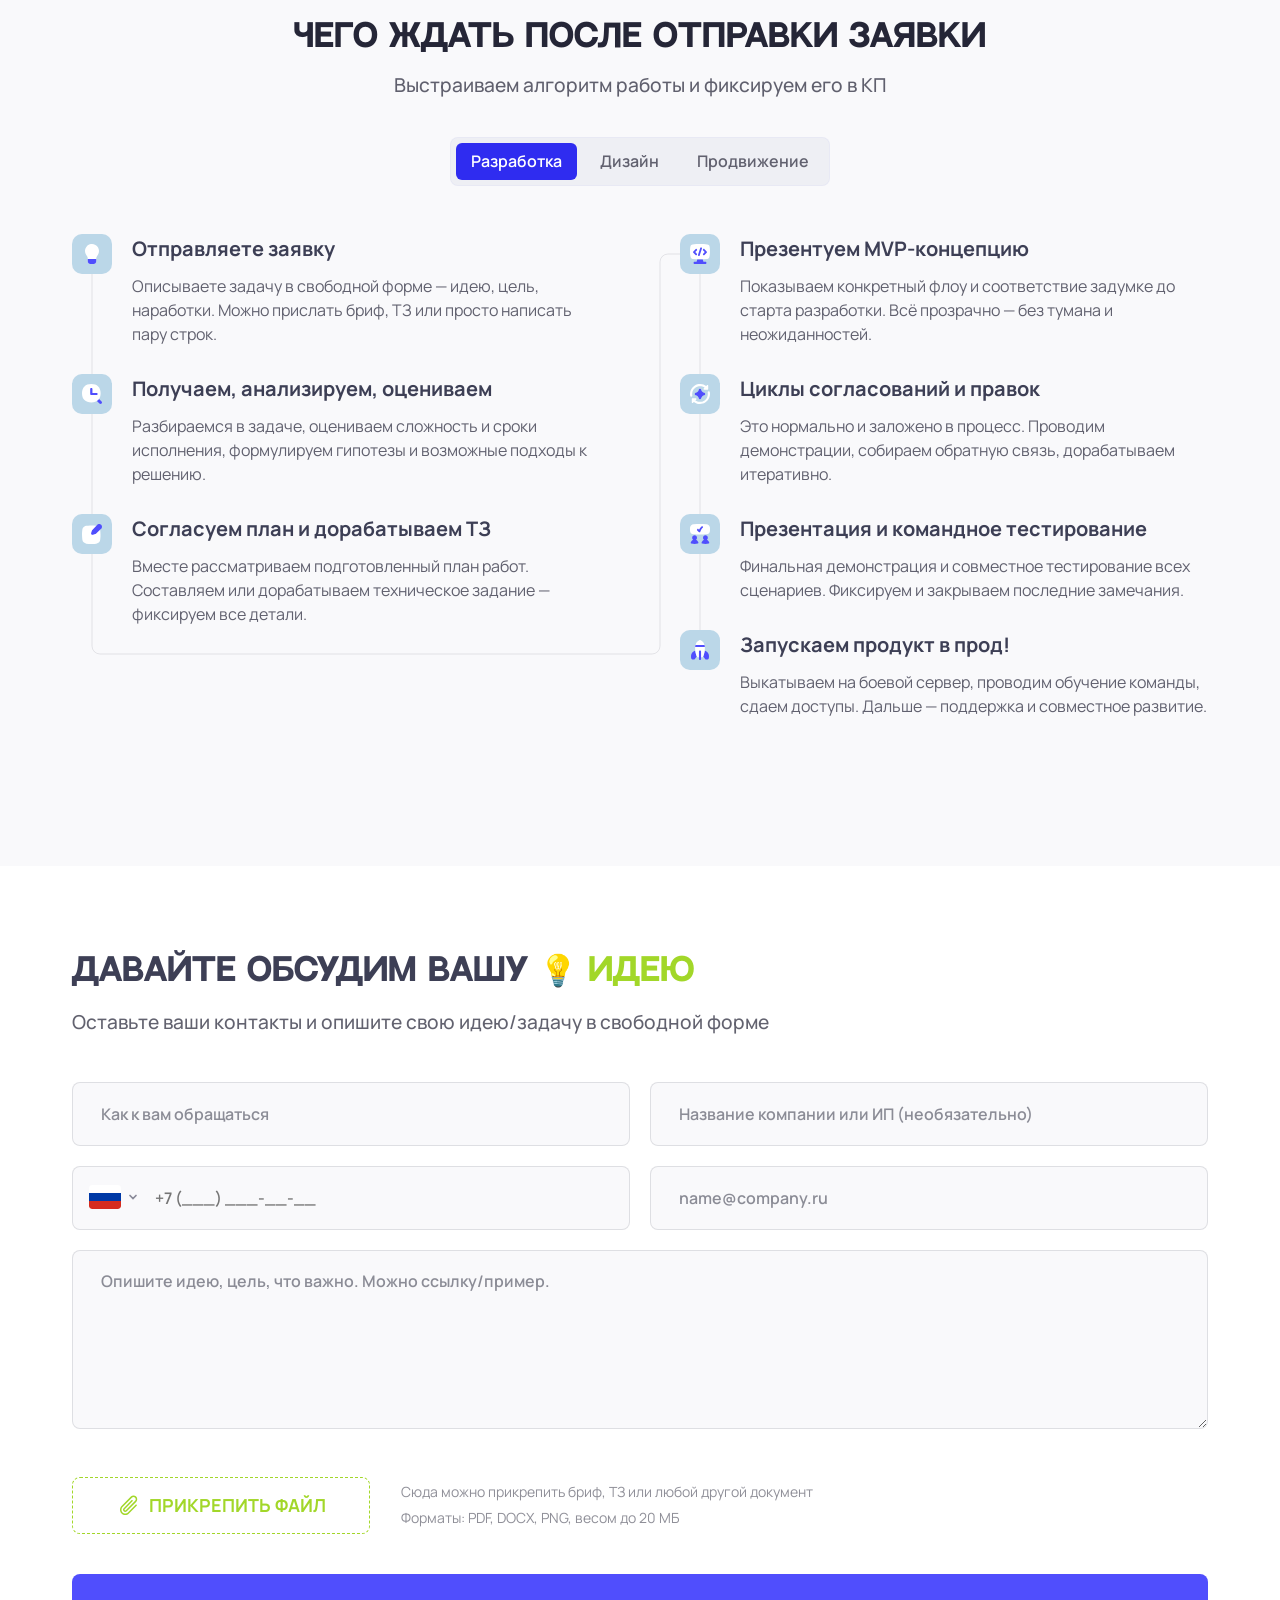
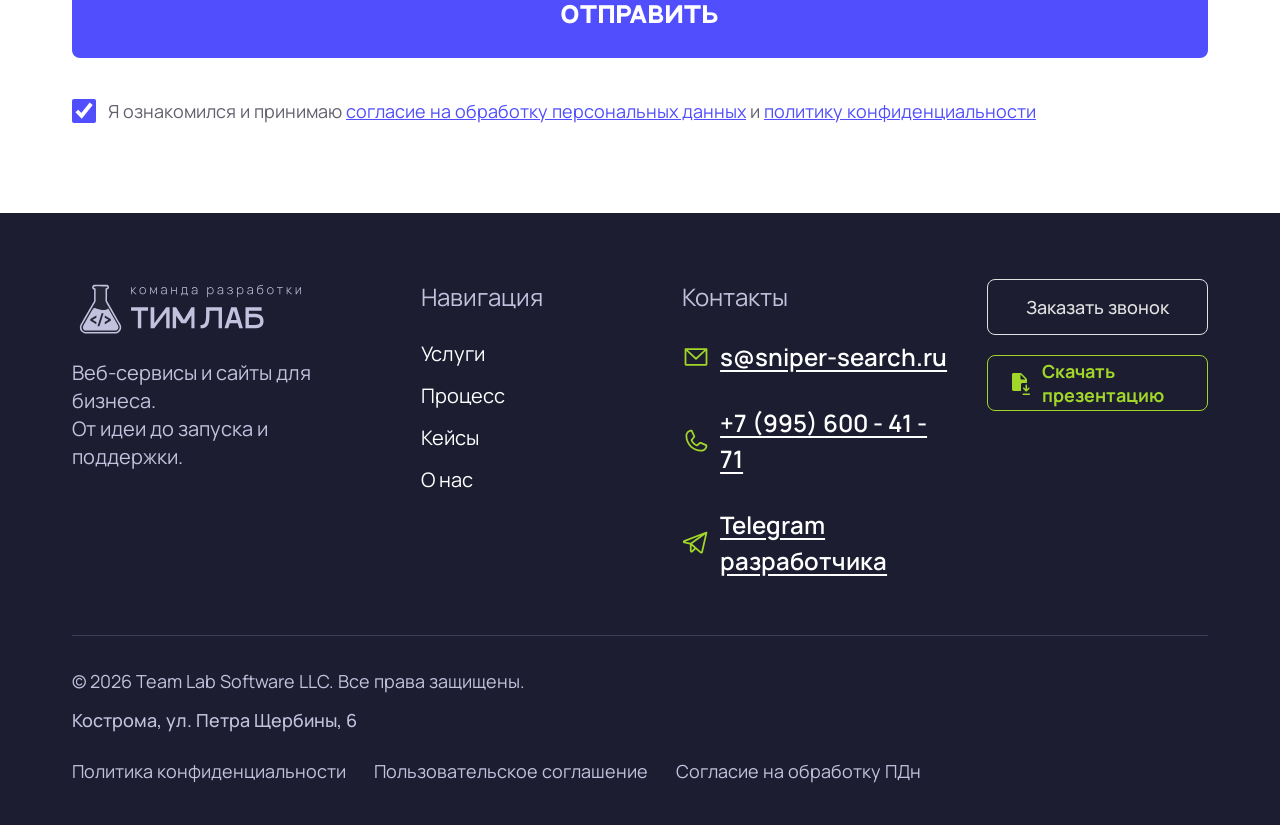
==== commit 936bb327: "Update project tags for Sniper Search, Brand Picker, and Basis AI assistant. Co-authored-by: Cursor " ====
--- a/index.html
+++ b/index.html
@@ -31,7 +31,7 @@
     <link rel="icon" href="favicon.ico" sizes="any" />
     <link rel="icon" href="assets/favicon.svg" type="image/svg+xml" />
     <link rel="apple-touch-icon" href="assets/apple-touch-icon.png" />
-    <link rel="stylesheet" href="css/styles.css?v=20260725-tgbtn" />
+    <link rel="stylesheet" href="css/styles.css?v=20260725-nopdf" />
     <!-- Yandex.Metrika counter -->
     <script type="text/javascript">
       (function (m, e, t, r, i, k, a) {
@@ -330,7 +330,8 @@
                 </div>
               </dl>
               <div class="project__tags">
-                <span class="tag">Backend-разработка, API</span>
+                <span class="tag">Автоматизация</span>
+                <span class="tag">Парсинг</span>
                 <span class="tag">SRM и CRM системы</span>
               </div>
             </div>
@@ -375,8 +376,8 @@
                 </div>
               </dl>
               <div class="project__tags">
+                <span class="tag">Нейросети и ИИ</span>
                 <span class="tag">Backend-разработка, API</span>
-                <span class="tag">SRM и CRM системы</span>
               </div>
             </div>
             <div class="project__media">
@@ -459,9 +460,10 @@
                 </div>
               </dl>
               <div class="project__tags">
-                <span class="tag">Нейропоиск по 1С</span>
-                <span class="tag">Backend-разработка, API</span>
-                <span class="tag">Поддержка и развитие</span>
+                <span class="tag">Нейросети и ИИ</span>
+                <span class="tag">Интеграция с 1С</span>
+                <span class="tag">Data science</span>
+                <span class="tag">Автоматизация</span>
               </div>
             </div>
             <div class="project__media">
--- a/css/styles.css
+++ b/css/styles.css
@@ -1774,11 +1774,6 @@
   display: none;
 }
 
-.presentation-actions .btn--purple {
-  grid-column: 1 / -1;
-  font-family: var(--font-body);
-}
-
 .presentation-actions .btn img {
   width: 24px;
   height: 24px;
@@ -1792,10 +1787,6 @@
 
   .presentation-actions {
     grid-template-columns: 1fr;
-  }
-
-  .presentation-actions .btn--purple {
-    grid-column: auto;
   }
 }
 
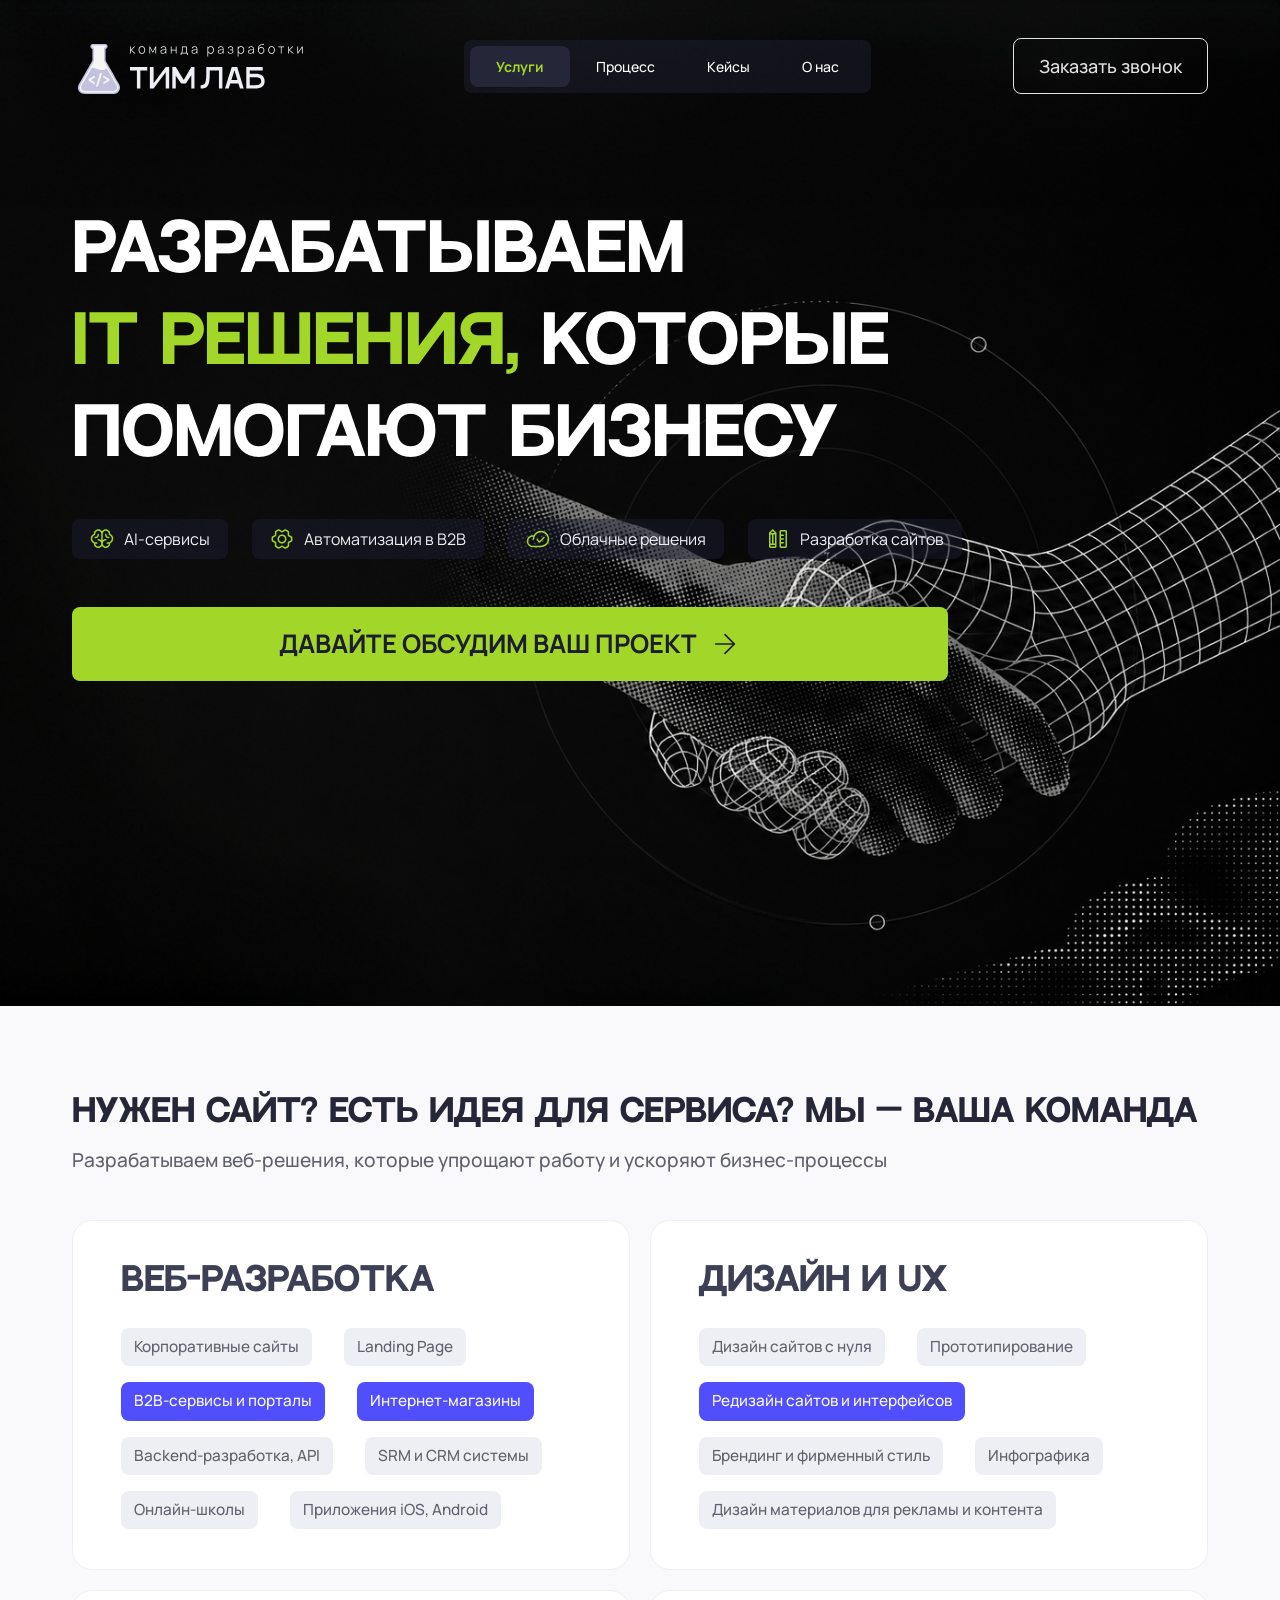
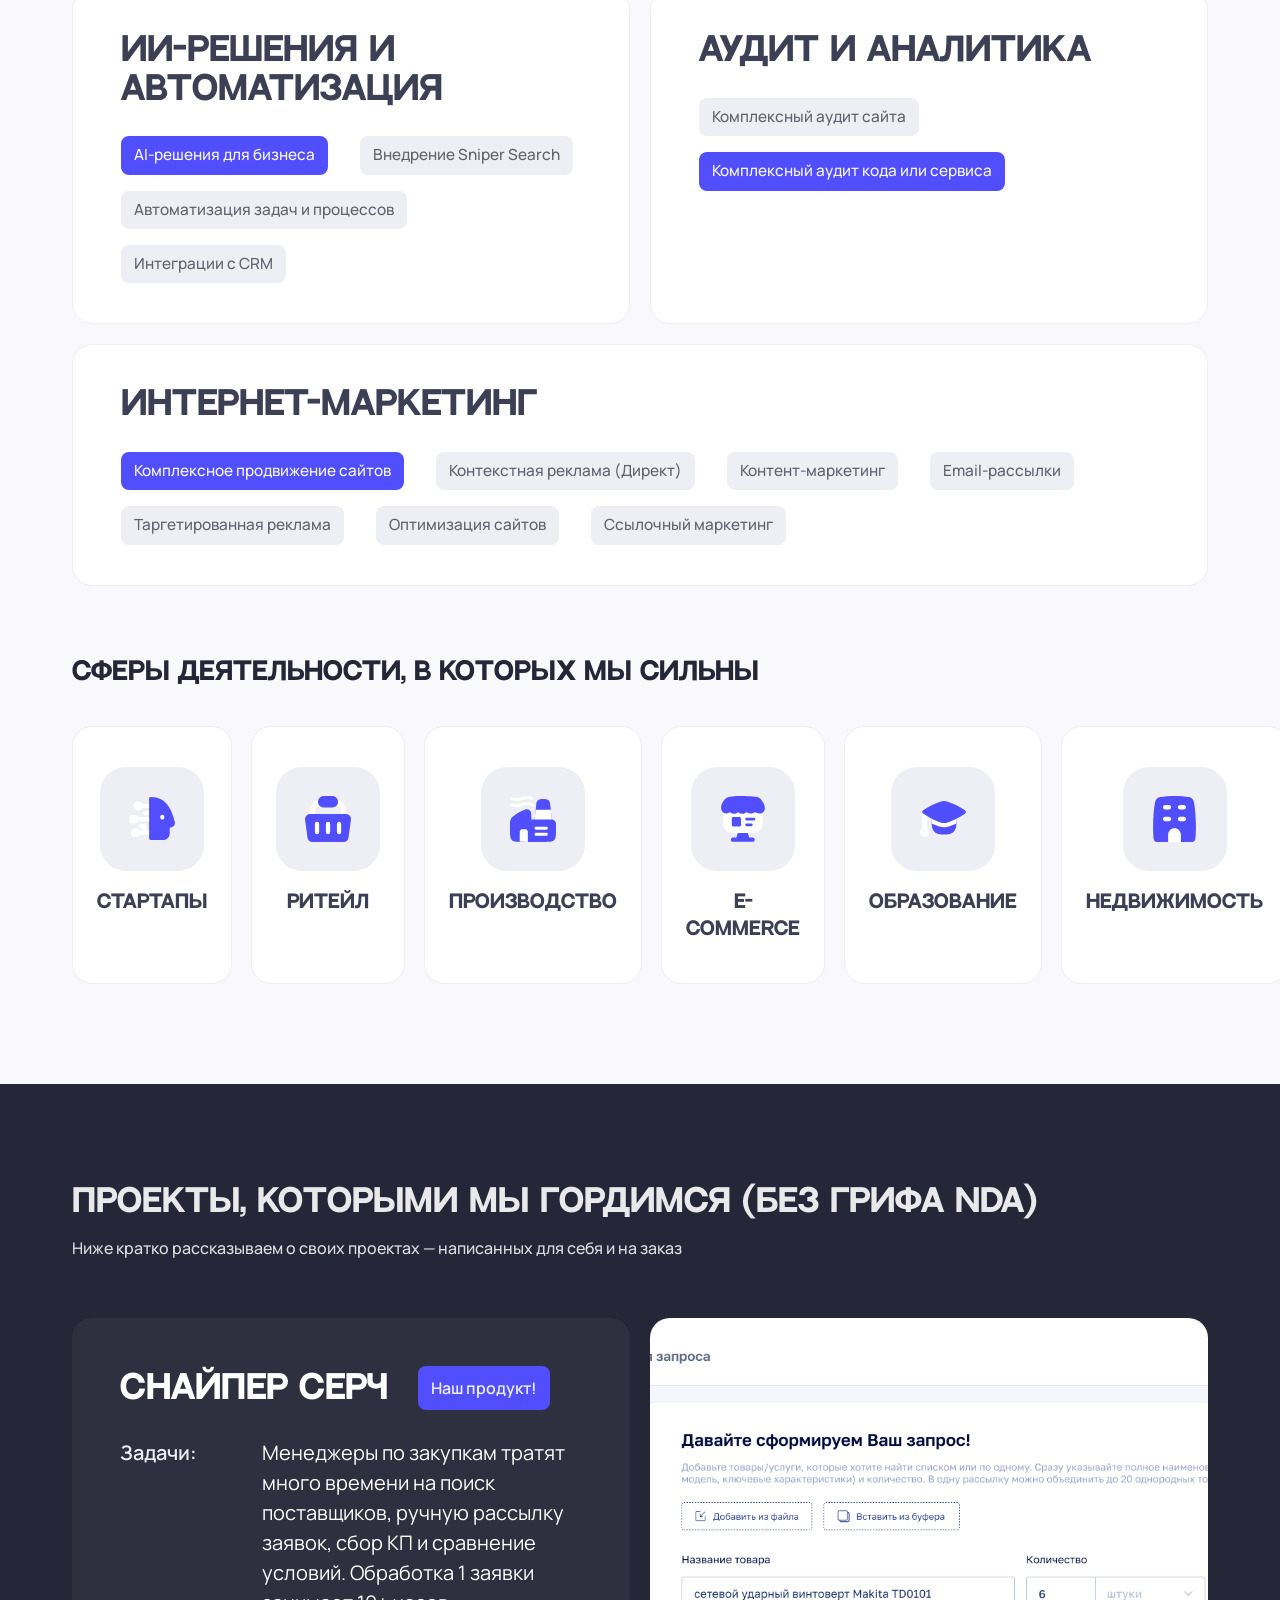
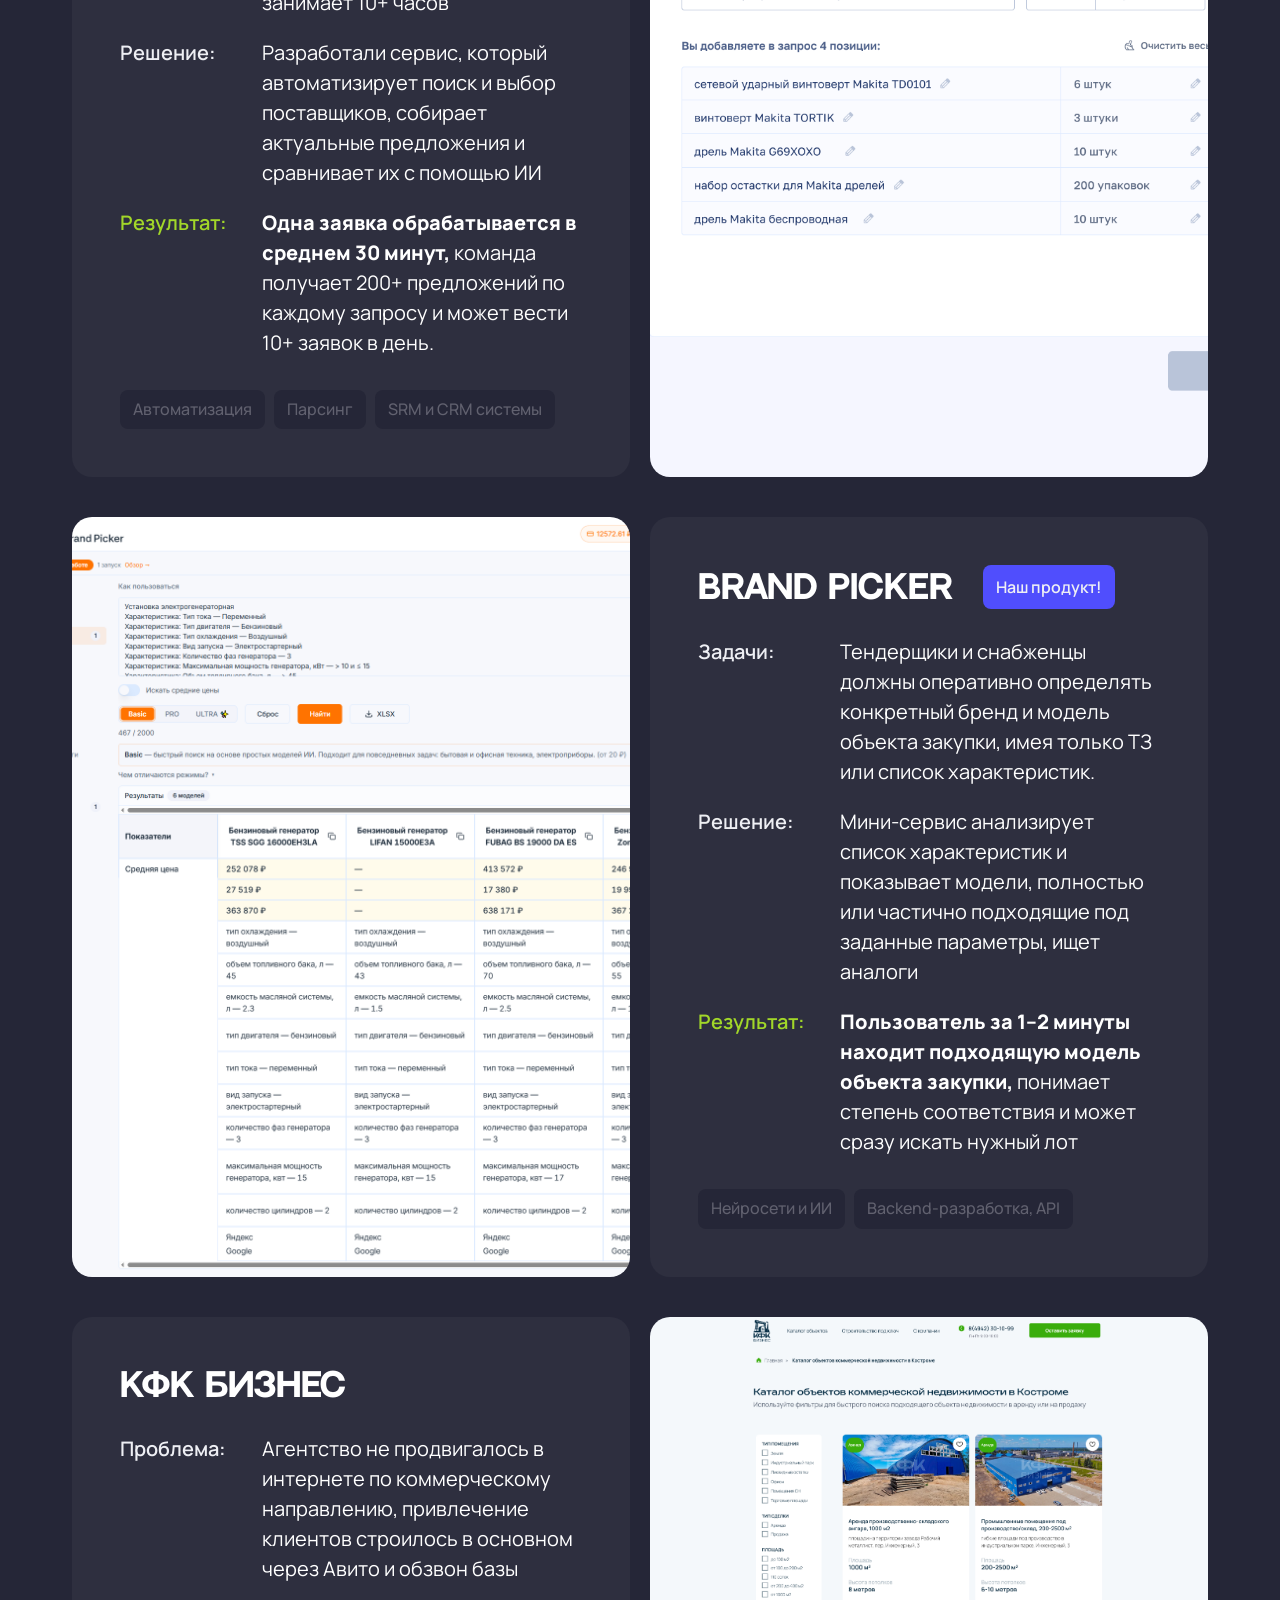
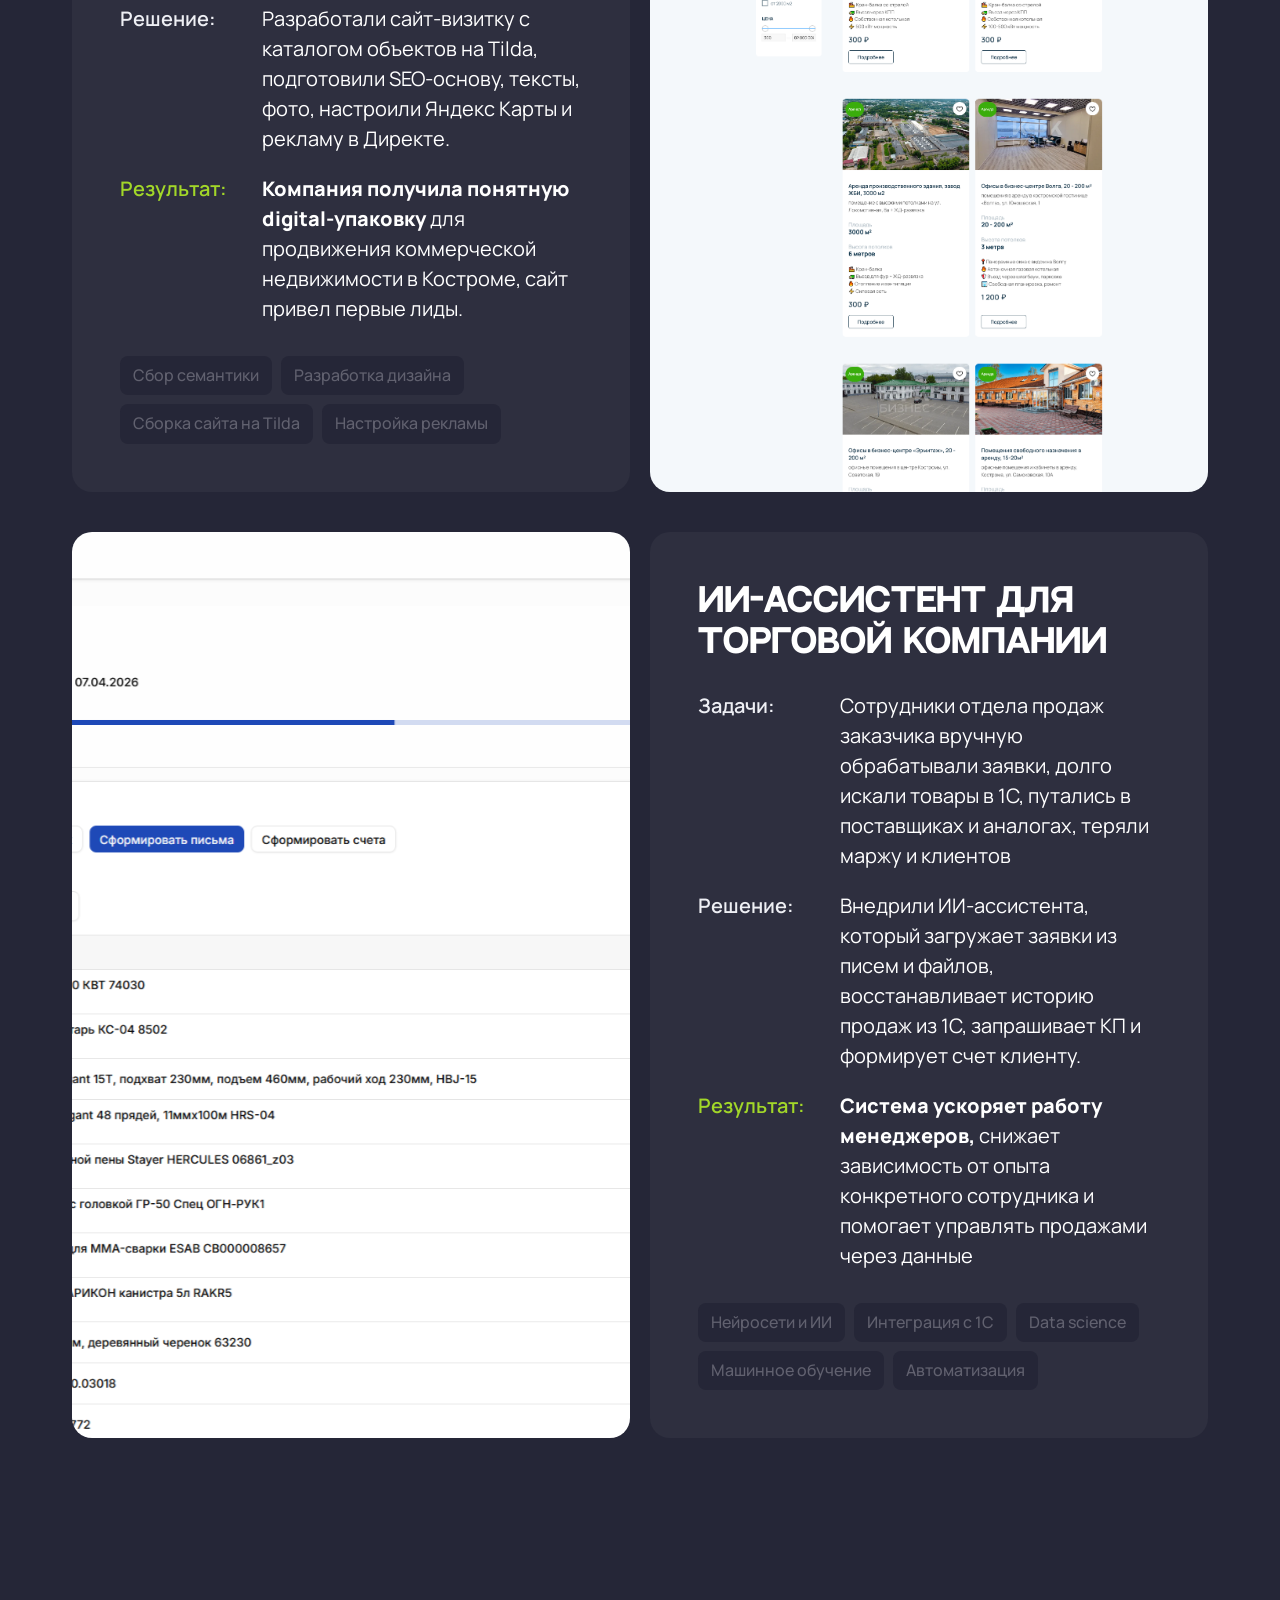
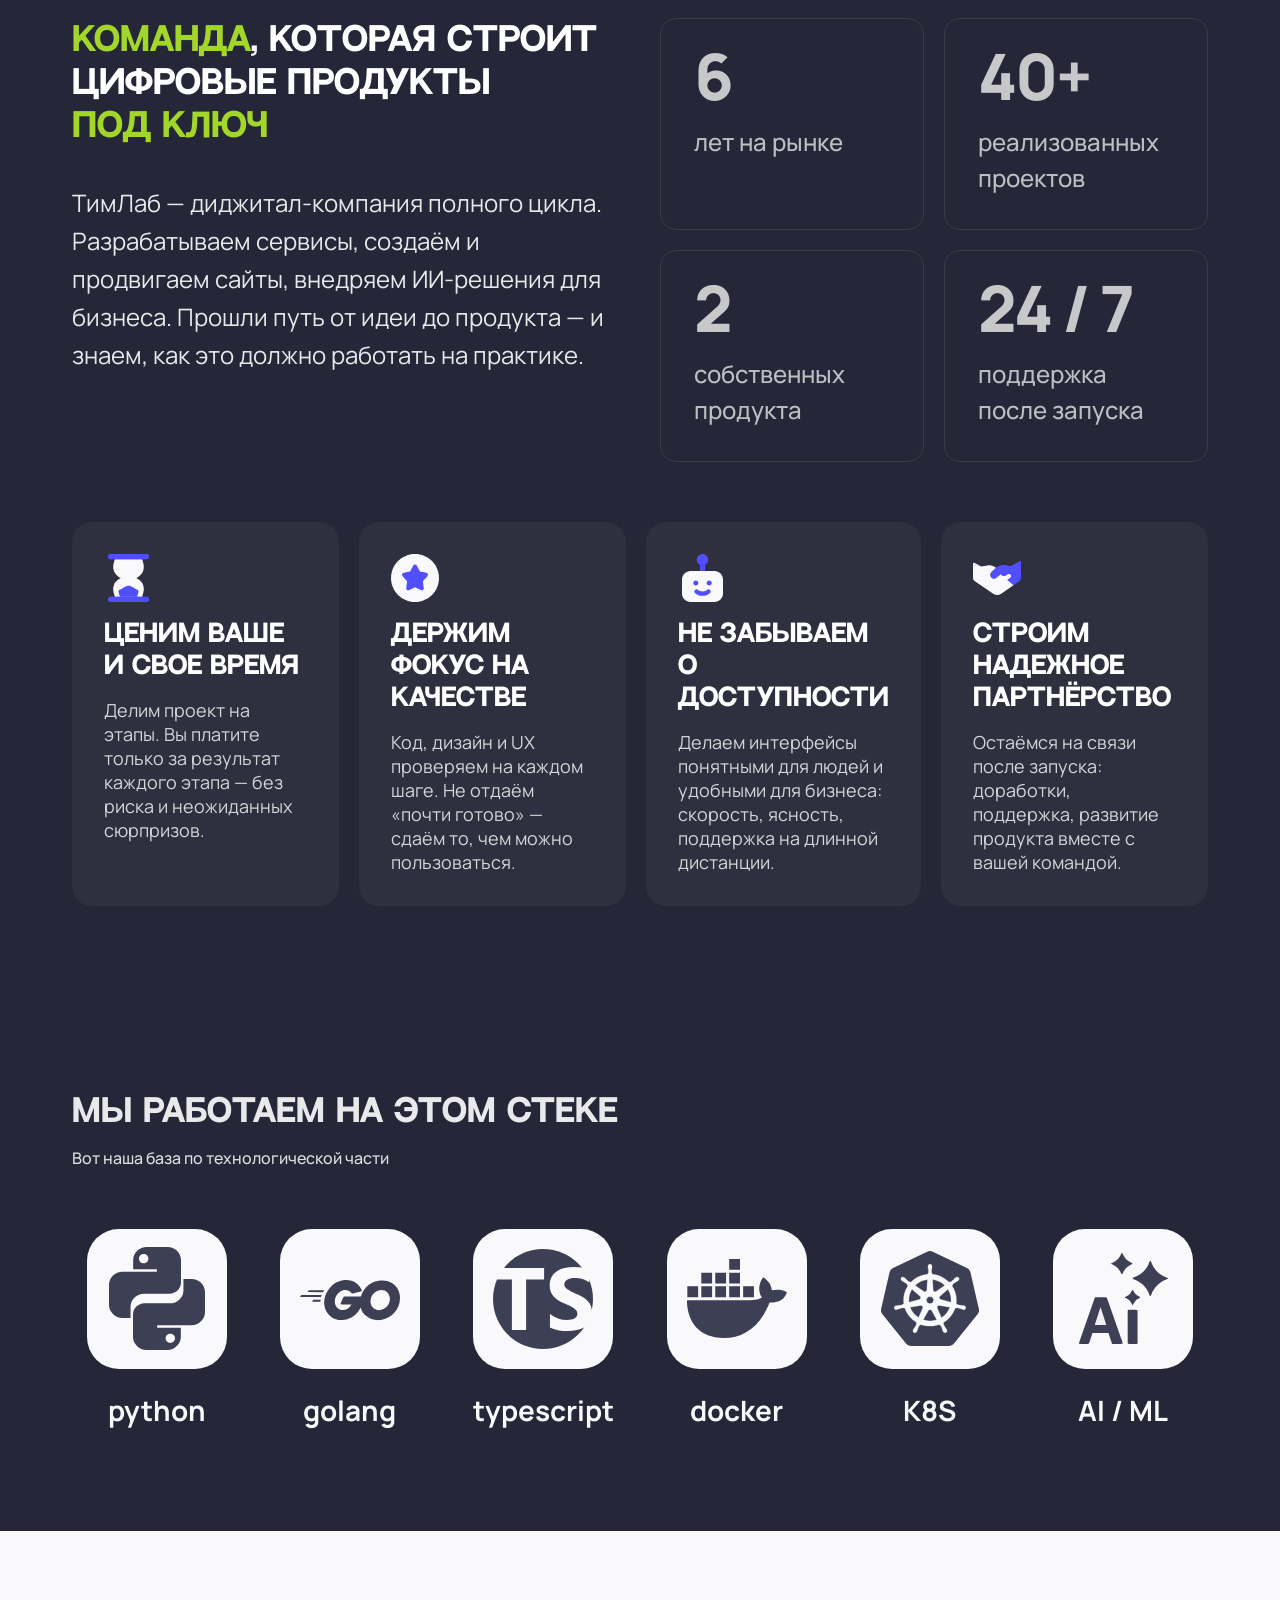
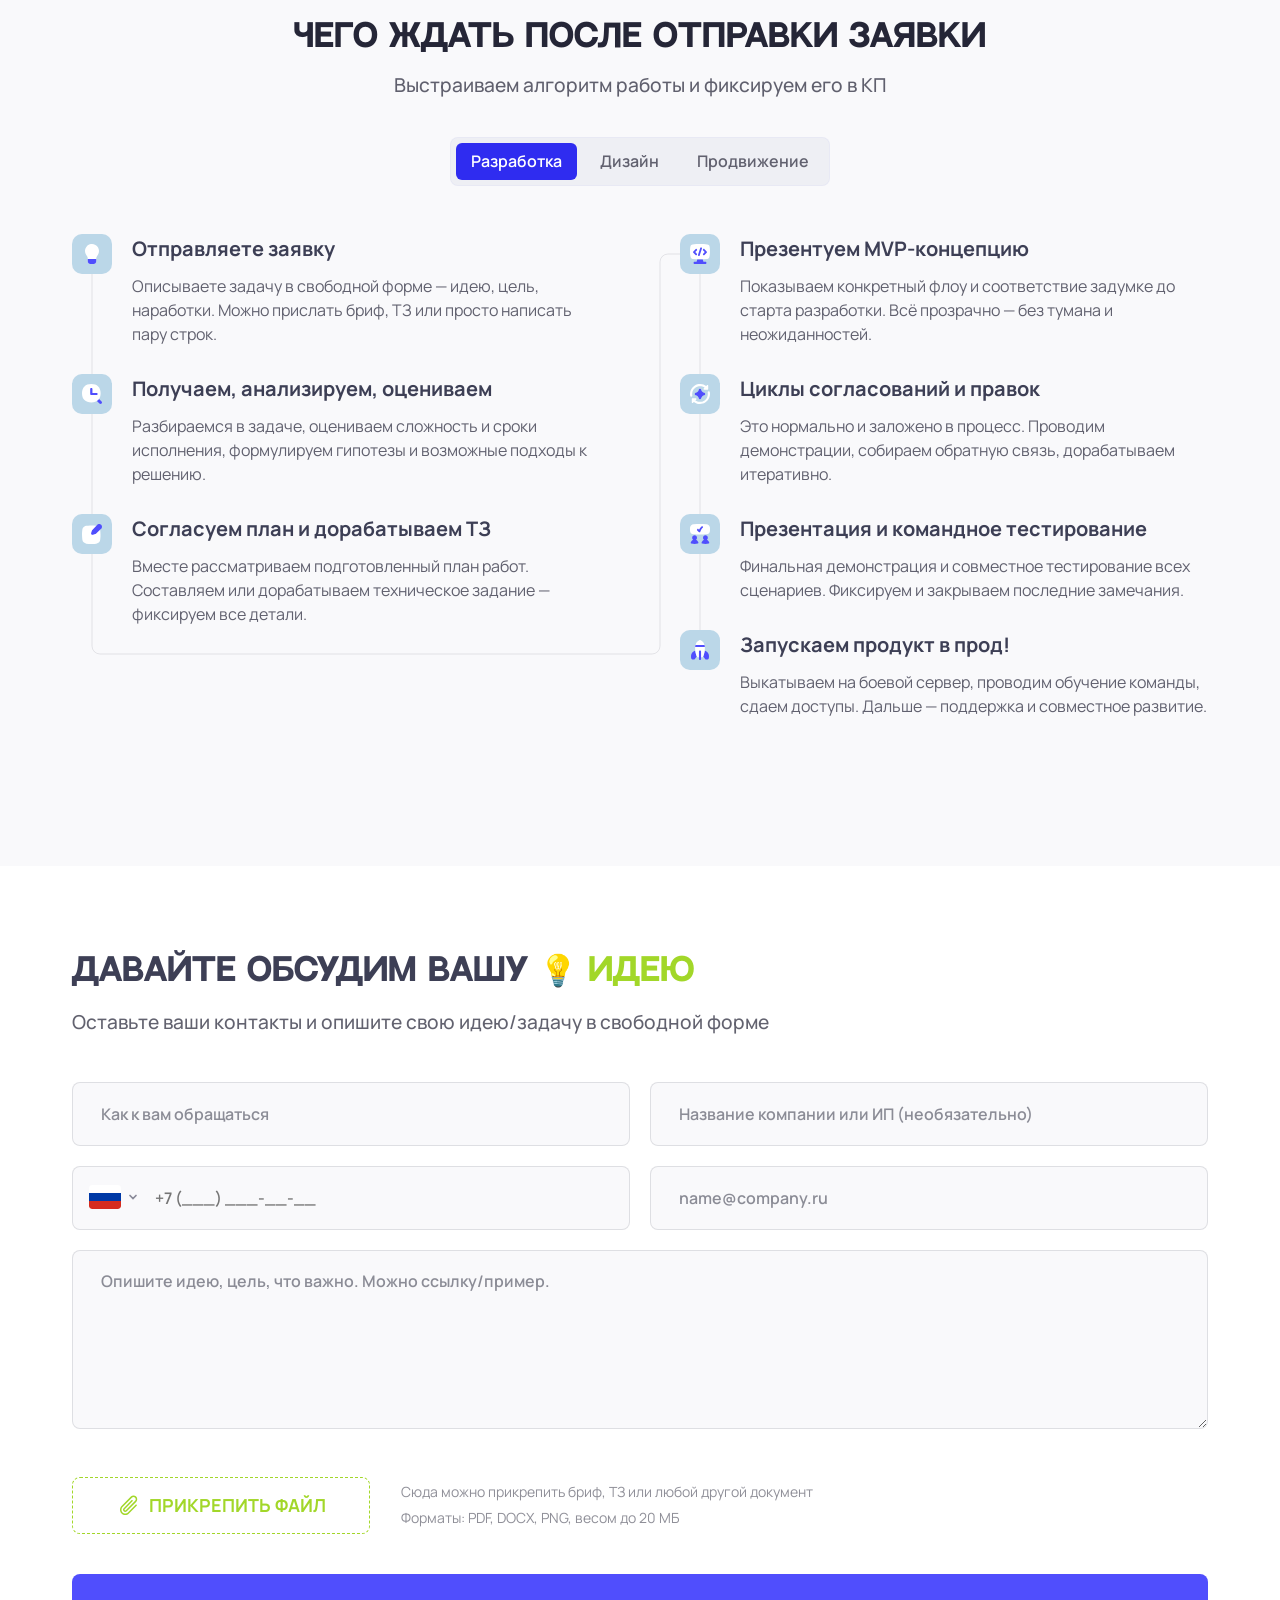
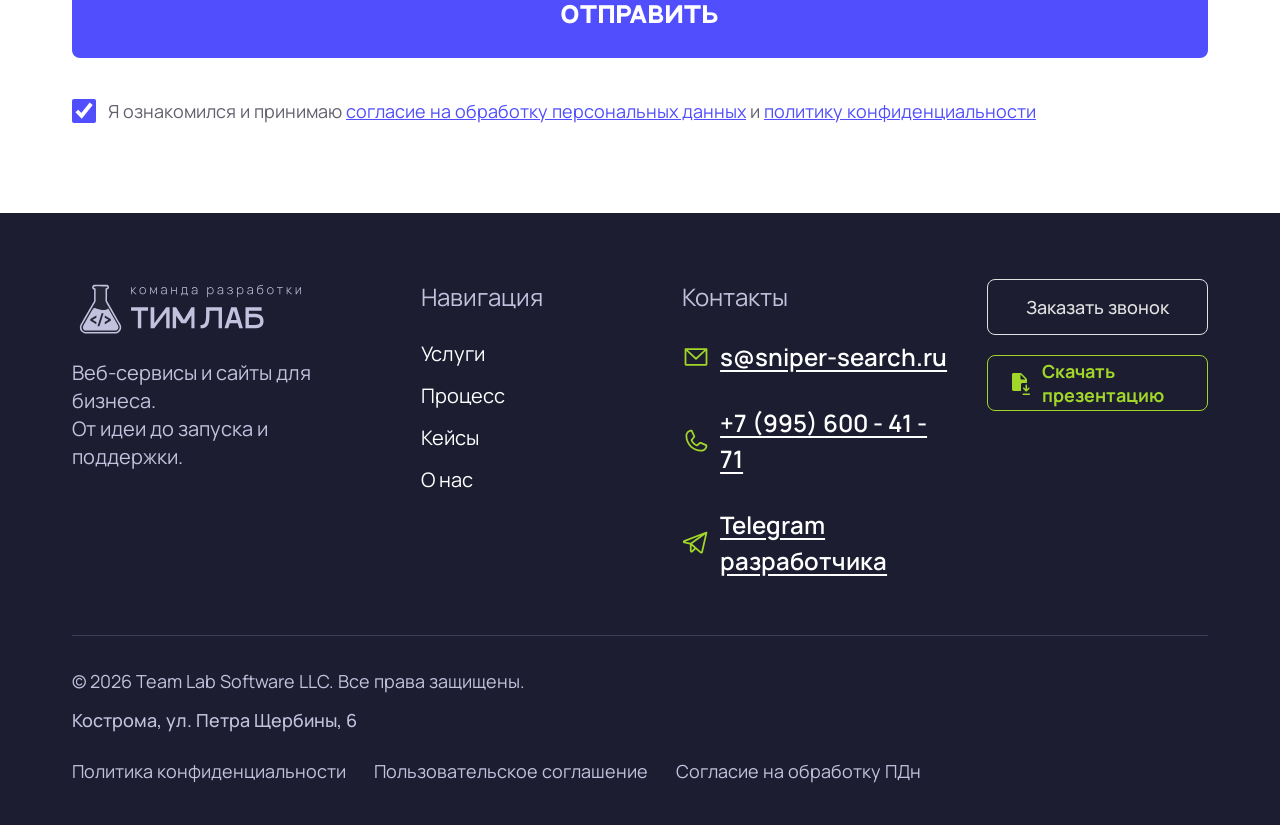
==== commit f748ccae: "Add machine learning tag to Basis AI assistant project. Co-authored-by: Cursor <cursoragent@cursor.c" ====
--- a/index.html
+++ b/index.html
@@ -463,6 +463,7 @@
                 <span class="tag">Нейросети и ИИ</span>
                 <span class="tag">Интеграция с 1С</span>
                 <span class="tag">Data science</span>
+                <span class="tag">Машинное обучение</span>
                 <span class="tag">Автоматизация</span>
               </div>
             </div>
